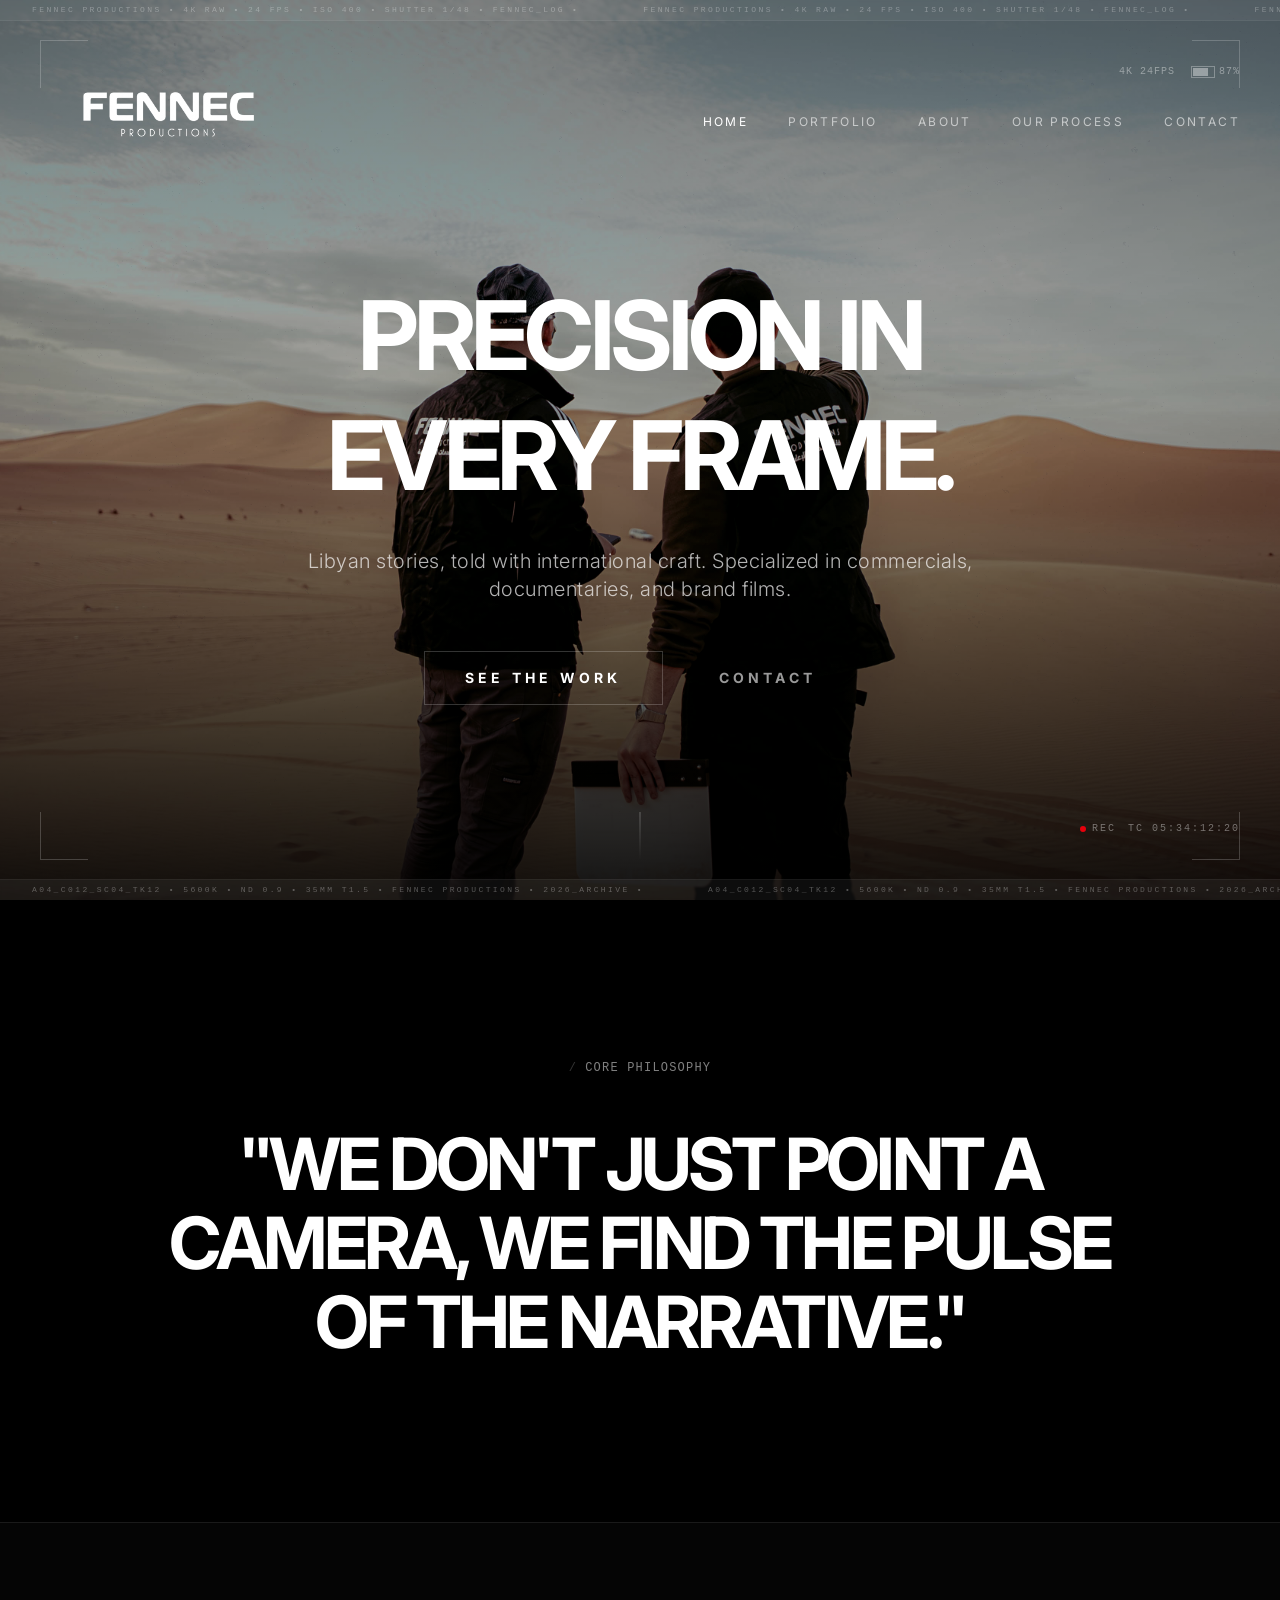
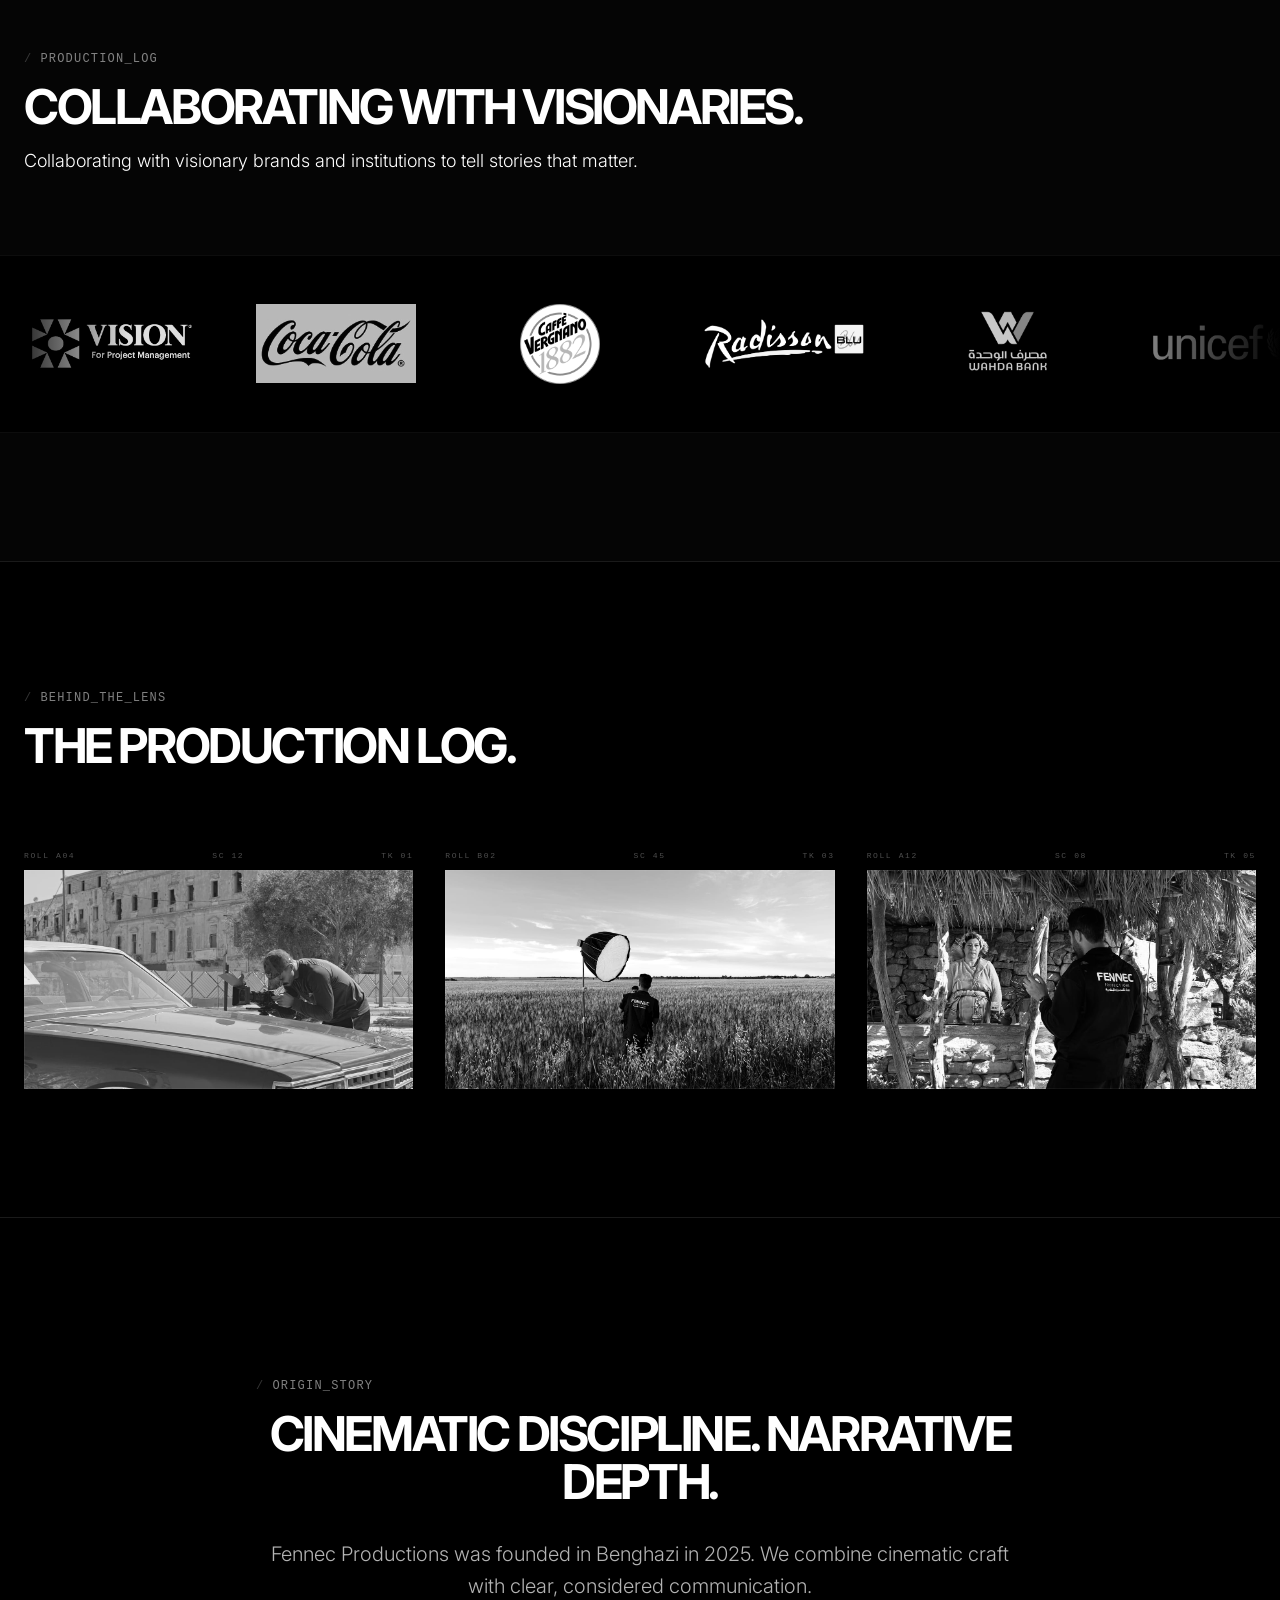
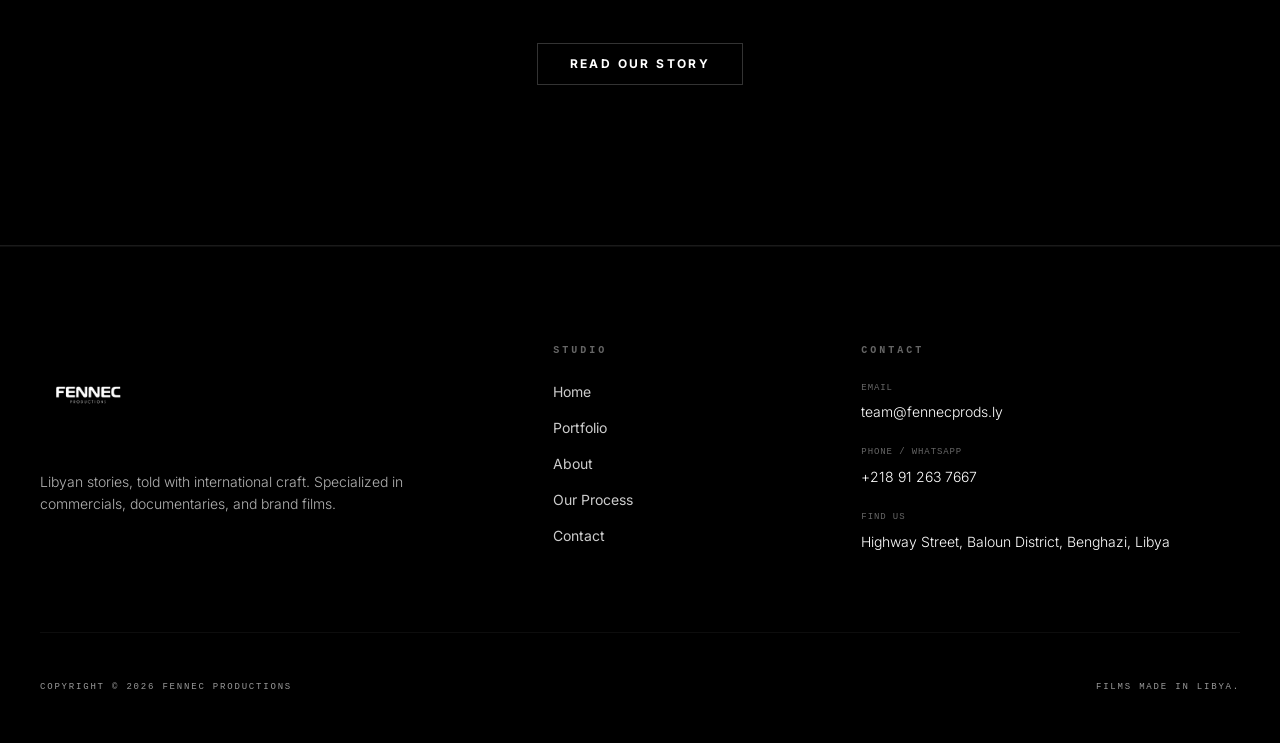
==== index.html @ 5929694a "Updates" ====
<!doctype html>
<html lang="en" dir="ltr">
  <head>
    <meta charset="UTF-8" />
    <meta name="viewport" content="width=device-width, initial-scale=1.0" />
    <title>Fennec Productions | Precision in Every Frame v2.0</title>
    <link rel="icon" type="image/png" sizes="32x32" href="./images/favicon-dark.png" />
    <link rel="icon" type="image/png" sizes="32x32" href="./images/favicon-light.png" media="(prefers-color-scheme: light)" />
    <link rel="icon" type="image/png" sizes="32x32" href="./images/favicon-dark.png" media="(prefers-color-scheme: dark)" />
    <link rel="apple-touch-icon" href="./images/favicon-dark.png" />
    
    <!-- Google Fonts: Preconnect for performance -->
    <link rel="preconnect" href="https://fonts.googleapis.com" />
    <link rel="preconnect" href="https://fonts.gstatic.com" crossorigin />
    <link rel="dns-prefetch" href="https://fonts.googleapis.com" />
    <link href="https://fonts.googleapis.com/css2?family=Inter:wght@300;400;500;600;700;800;900&display=swap" rel="stylesheet" />


    <!-- Primary Meta Tags -->
    <meta name="title" content="Fennec Productions | Precision in Every Frame" />
    <meta name="description" content="Libyan stories told with international craft. Specialized in commercials, documentaries, and brand films." />
    <meta name="keywords" content="Fennec Productions, Libyan film production, cinematic storytelling, commercial video production Libya, documentaries, brand films, Benghazi film" />
    <meta name="author" content="Fennec Productions" />
    <meta name="theme-color" content="#050505" />

    <!-- Open Graph / Facebook -->
    <meta property="og:type" content="website" />
    <meta property="og:url" content="https://fennecprods.ly/" />
    <meta property="og:title" content="Fennec Productions | Precision in Every Frame" />
    <meta property="og:description" content="Libyan stories told with international craft. Specialized in commercials, documentaries, and brand films." />
    <meta property="og:image" content="https://fennecprods.ly/images/og-image.jpg" />
    <meta property="og:locale" content="en_US" />

    <!-- Twitter -->
    <meta property="twitter:card" content="summary_large_image" />
    <meta property="twitter:url" content="https://fennecprods.ly/" />
    <meta property="twitter:title" content="Fennec Productions | Precision in Every Frame" />
    <meta property="twitter:description" content="Libyan stories told with international craft. Specialized in commercials, documentaries, and brand films." />
    <meta property="twitter:image" content="https://fennecprods.ly/images/og-image.jpg" />

    <!-- Preload critical hero image -->
    <link rel="preload" as="image" href="./images/hero-bg.jpg" fetchpriority="high" />
    <!-- Preload logo for LCP -->
    <link rel="preload" as="image" href="./images/logo.png" />
    <script type="module" crossorigin src="./assets/index-BRdX3J0H.js"></script>
    <link rel="stylesheet" crossorigin href="./assets/index-B7LJQoaH.css">
  </head>
  <body>
    <div id="root"></div>
  </body>
</html>
---- assets/index-B7LJQoaH.css ----
/*! tailwindcss v4.3.0 | MIT License | https://tailwindcss.com */@layer properties{@supports (((-webkit-hyphens:none)) and (not (margin-trim:inline))) or ((-moz-orient:inline) and (not (color:rgb(from red r g b)))){*,:before,:after,::backdrop{--tw-translate-x:0;--tw-translate-y:0;--tw-translate-z:0;--tw-rotate-x:initial;--tw-rotate-y:initial;--tw-rotate-z:initial;--tw-skew-x:initial;--tw-skew-y:initial;--tw-space-y-reverse:0;--tw-border-style:solid;--tw-gradient-position:initial;--tw-gradient-from:#0000;--tw-gradient-via:#0000;--tw-gradient-to:#0000;--tw-gradient-stops:initial;--tw-gradient-via-stops:initial;--tw-gradient-from-position:0%;--tw-gradient-via-position:50%;--tw-gradient-to-position:100%;--tw-leading:initial;--tw-font-weight:initial;--tw-tracking:initial;--tw-ordinal:initial;--tw-slashed-zero:initial;--tw-numeric-figure:initial;--tw-numeric-spacing:initial;--tw-numeric-fraction:initial;--tw-shadow:0 0 #0000;--tw-shadow-color:initial;--tw-shadow-alpha:100%;--tw-inset-shadow:0 0 #0000;--tw-inset-shadow-color:initial;--tw-inset-shadow-alpha:100%;--tw-ring-color:initial;--tw-ring-shadow:0 0 #0000;--tw-inset-ring-color:initial;--tw-inset-ring-shadow:0 0 #0000;--tw-ring-inset:initial;--tw-ring-offset-width:0px;--tw-ring-offset-color:#fff;--tw-ring-offset-shadow:0 0 #0000;--tw-blur:initial;--tw-brightness:initial;--tw-contrast:initial;--tw-grayscale:initial;--tw-hue-rotate:initial;--tw-invert:initial;--tw-opacity:initial;--tw-saturate:initial;--tw-sepia:initial;--tw-drop-shadow:initial;--tw-drop-shadow-color:initial;--tw-drop-shadow-alpha:100%;--tw-drop-shadow-size:initial;--tw-backdrop-blur:initial;--tw-backdrop-brightness:initial;--tw-backdrop-contrast:initial;--tw-backdrop-grayscale:initial;--tw-backdrop-hue-rotate:initial;--tw-backdrop-invert:initial;--tw-backdrop-opacity:initial;--tw-backdrop-saturate:initial;--tw-backdrop-sepia:initial;--tw-duration:initial;--tw-ease:initial;--tw-scale-x:1;--tw-scale-y:1;--tw-scale-z:1}}}@layer theme{:root,:host{--font-sans:"Inter", "Helvetica Neue", Helvetica, Arial, sans-serif;--font-mono:ui-monospace, SFMono-Regular, Menlo, Monaco, Consolas, "Liberation Mono", "Courier New", monospace;--color-red-600:oklch(57.7% .245 27.325);--color-gray-300:oklch(87.2% .01 258.338);--color-gray-800:#141414;--color-gray-900:#1a1a1a;--color-black:#000;--color-white:#fff;--spacing:.25rem;--container-sm:24rem;--container-md:28rem;--container-xl:36rem;--container-2xl:42rem;--container-3xl:48rem;--container-4xl:56rem;--container-5xl:64rem;--container-7xl:80rem;--text-xs:.75rem;--text-xs--line-height:calc(1 / .75);--text-sm:.875rem;--text-sm--line-height:calc(1.25 / .875);--text-base:1rem;--text-base--line-height: 1.5 ;--text-lg:1.125rem;--text-lg--line-height:calc(1.75 / 1.125);--text-xl:1.25rem;--text-xl--line-height:calc(1.75 / 1.25);--text-2xl:1.5rem;--text-2xl--line-height:calc(2 / 1.5);--text-3xl:1.875rem;--text-3xl--line-height: 1.2 ;--text-4xl:2.25rem;--text-4xl--line-height:calc(2.5 / 2.25);--text-5xl:3rem;--text-5xl--line-height:1;--text-6xl:3.75rem;--text-6xl--line-height:1;--text-7xl:4.5rem;--text-7xl--line-height:1;--text-8xl:6rem;--text-8xl--line-height:1;--font-weight-light:300;--font-weight-medium:500;--font-weight-bold:700;--tracking-tighter:-.05em;--tracking-normal:0em;--tracking-wide:.025em;--tracking-wider:.05em;--tracking-widest:.1em;--leading-tight:1.25;--leading-relaxed:1.625;--radius-sm:.25rem;--ease-in:cubic-bezier(.4, 0, 1, 1);--ease-out:cubic-bezier(0, 0, .2, 1);--ease-in-out:cubic-bezier(.4, 0, .2, 1);--animate-spin:spin 1s linear infinite;--animate-pulse:pulse 2s cubic-bezier(.4, 0, .6, 1) infinite;--blur-sm:8px;--blur-md:12px;--aspect-video:16 / 9;--default-transition-duration:.15s;--default-transition-timing-function:cubic-bezier(.4, 0, .2, 1);--default-font-family:var(--font-sans);--default-mono-font-family:var(--font-mono)}}@layer base{*,:after,:before,::backdrop{box-sizing:border-box;border:0 solid;margin:0;padding:0}::file-selector-button{box-sizing:border-box;border:0 solid;margin:0;padding:0}html,:host{-webkit-text-size-adjust:100%;-moz-tab-size:4;tab-size:4;line-height:1.5;font-family:var(--default-font-family,ui-sans-serif, system-ui, sans-serif, "Apple Color Emoji", "Segoe UI Emoji", "Segoe UI Symbol", "Noto Color Emoji");font-feature-settings:var(--default-font-feature-settings,normal);font-variation-settings:var(--default-font-variation-settings,normal);-webkit-tap-highlight-color:transparent}hr{height:0;color:inherit;border-top-width:1px}abbr:where([title]){-webkit-text-decoration:underline dotted;text-decoration:underline dotted}h1,h2,h3,h4,h5,h6{font-size:inherit;font-weight:inherit}a{color:inherit;-webkit-text-decoration:inherit;text-decoration:inherit}b,strong{font-weight:bolder}code,kbd,samp,pre{font-family:var(--default-mono-font-family,ui-monospace, SFMono-Regular, Menlo, Monaco, Consolas, "Liberation Mono", "Courier New", monospace);font-feature-settings:var(--default-mono-font-feature-settings,normal);font-variation-settings:var(--default-mono-font-variation-settings,normal);font-size:1em}small{font-size:80%}sub,sup{vertical-align:baseline;font-size:75%;line-height:0;position:relative}sub{bottom:-.25em}sup{top:-.5em}table{text-indent:0;border-color:inherit;border-collapse:collapse}:-moz-focusring{outline:auto}progress{vertical-align:baseline}summary{display:list-item}ol,ul,menu{list-style:none}img,svg,video,canvas,audio,iframe,embed,object{vertical-align:middle;display:block}img,video{max-width:100%;height:auto}button,input,select,optgroup,textarea{font:inherit;font-feature-settings:inherit;font-variation-settings:inherit;letter-spacing:inherit;color:inherit;opacity:1;background-color:#0000;border-radius:0}::file-selector-button{font:inherit;font-feature-settings:inherit;font-variation-settings:inherit;letter-spacing:inherit;color:inherit;opacity:1;background-color:#0000;border-radius:0}:where(select:is([multiple],[size])) optgroup{font-weight:bolder}:where(select:is([multiple],[size])) optgroup option{padding-inline-start:20px}::file-selector-button{margin-inline-end:4px}::placeholder{opacity:1}@supports (not ((-webkit-appearance:-apple-pay-button))) or (contain-intrinsic-size:1px){::placeholder{color:currentColor}@supports (color:color-mix(in lab,red,red)){::placeholder{color:color-mix(in oklab,currentcolor 50%,transparent)}}}textarea{resize:vertical}::-webkit-search-decoration{-webkit-appearance:none}::-webkit-date-and-time-value{min-height:1lh;text-align:inherit}::-webkit-datetime-edit{display:inline-flex}::-webkit-datetime-edit-fields-wrapper{padding:0}::-webkit-datetime-edit{padding-block:0}::-webkit-datetime-edit-year-field{padding-block:0}::-webkit-datetime-edit-month-field{padding-block:0}::-webkit-datetime-edit-day-field{padding-block:0}::-webkit-datetime-edit-hour-field{padding-block:0}::-webkit-datetime-edit-minute-field{padding-block:0}::-webkit-datetime-edit-second-field{padding-block:0}::-webkit-datetime-edit-millisecond-field{padding-block:0}::-webkit-datetime-edit-meridiem-field{padding-block:0}::-webkit-calendar-picker-indicator{line-height:1}:-moz-ui-invalid{box-shadow:none}button,input:where([type=button],[type=reset],[type=submit]){-webkit-appearance:button;-moz-appearance:button;appearance:button}::file-selector-button{-webkit-appearance:button;-moz-appearance:button;appearance:button}::-webkit-inner-spin-button{height:auto}::-webkit-outer-spin-button{height:auto}[hidden]:where(:not([hidden=until-found])){display:none!important}body{background-color:var(--color-black);color:var(--color-white)}body ::selection{background-color:var(--color-white)}body::selection{background-color:var(--color-white)}body ::selection{color:var(--color-black)}body::selection{color:var(--color-black)}body{font-variant-ligatures:none;-webkit-font-smoothing:antialiased}h1,h2,h3,h4,h5,h6{--tw-font-weight:var(--font-weight-bold);font-weight:var(--font-weight-bold);--tw-tracking:var(--tracking-tighter);letter-spacing:var(--tracking-tighter);text-transform:uppercase}::-webkit-scrollbar{width:6px}::-webkit-scrollbar-track{background:#000}::-webkit-scrollbar-thumb{background:#1a1a1a}}@layer components;@layer utilities{.pointer-events-none{pointer-events:none}.visible{visibility:visible}.absolute{position:absolute}.fixed{position:fixed}.relative{position:relative}.static{position:static}.sticky{position:sticky}.inset-0{inset:calc(var(--spacing) * 0)}.top-0{top:calc(var(--spacing) * 0)}.top-1\/2{top:50%}.top-4{top:calc(var(--spacing) * 4)}.top-8{top:calc(var(--spacing) * 8)}.top-10{top:calc(var(--spacing) * 10)}.top-12{top:calc(var(--spacing) * 12)}.right-0{right:calc(var(--spacing) * 0)}.right-4{right:calc(var(--spacing) * 4)}.right-6{right:calc(var(--spacing) * 6)}.right-8{right:calc(var(--spacing) * 8)}.right-10{right:calc(var(--spacing) * 10)}.bottom-0{bottom:calc(var(--spacing) * 0)}.bottom-4{bottom:calc(var(--spacing) * 4)}.bottom-10{bottom:calc(var(--spacing) * 10)}.bottom-12{bottom:calc(var(--spacing) * 12)}.left-0{left:calc(var(--spacing) * 0)}.left-1\/2{left:50%}.left-4{left:calc(var(--spacing) * 4)}.left-10{left:calc(var(--spacing) * 10)}.left-\[3\.25rem\]{left:3.25rem}.z-0{z-index:0}.z-10{z-index:10}.z-20{z-index:20}.z-30{z-index:30}.z-40{z-index:40}.z-50{z-index:50}.z-\[60\]{z-index:60}.z-\[70\]{z-index:70}.z-\[80\]{z-index:80}.z-\[100\]{z-index:100}.mx-10{margin-inline:calc(var(--spacing) * 10)}.mx-auto{margin-inline:auto}.-mt-4{margin-top:calc(var(--spacing) * -4)}.mt-0{margin-top:calc(var(--spacing) * 0)}.mt-1{margin-top:calc(var(--spacing) * 1)}.mt-3{margin-top:calc(var(--spacing) * 3)}.mt-6{margin-top:calc(var(--spacing) * 6)}.mt-8{margin-top:calc(var(--spacing) * 8)}.mt-10{margin-top:calc(var(--spacing) * 10)}.mb-2{margin-bottom:calc(var(--spacing) * 2)}.mb-3{margin-bottom:calc(var(--spacing) * 3)}.mb-4{margin-bottom:calc(var(--spacing) * 4)}.mb-5{margin-bottom:calc(var(--spacing) * 5)}.mb-6{margin-bottom:calc(var(--spacing) * 6)}.mb-8{margin-bottom:calc(var(--spacing) * 8)}.mb-10{margin-bottom:calc(var(--spacing) * 10)}.mb-12{margin-bottom:calc(var(--spacing) * 12)}.mb-16{margin-bottom:calc(var(--spacing) * 16)}.mb-20{margin-bottom:calc(var(--spacing) * 20)}.ml-0\.5{margin-left:calc(var(--spacing) * .5)}.ml-4{margin-left:calc(var(--spacing) * 4)}.block{display:block}.contents{display:contents}.flex{display:flex}.grid{display:grid}.hidden{display:none}.inline{display:inline}.inline-block{display:inline-block}.inline-flex{display:inline-flex}.aspect-\[4\/5\]{aspect-ratio:4/5}.aspect-video{aspect-ratio:var(--aspect-video)}.h-1\.5{height:calc(var(--spacing) * 1.5)}.h-2{height:calc(var(--spacing) * 2)}.h-2\.5{height:calc(var(--spacing) * 2.5)}.h-3{height:calc(var(--spacing) * 3)}.h-4{height:calc(var(--spacing) * 4)}.h-8{height:calc(var(--spacing) * 8)}.h-12{height:calc(var(--spacing) * 12)}.h-24{height:calc(var(--spacing) * 24)}.h-32{height:calc(var(--spacing) * 32)}.h-36{height:calc(var(--spacing) * 36)}.h-\[1px\]{height:1px}.h-\[100dvh\]{height:100dvh}.h-auto{height:auto}.h-full{height:100%}.max-h-0{max-height:calc(var(--spacing) * 0)}.max-h-16{max-height:calc(var(--spacing) * 16)}.max-h-40{max-height:calc(var(--spacing) * 40)}.min-h-\[40vh\]{min-height:40vh}.min-h-screen{min-height:100vh}.w-0{width:calc(var(--spacing) * 0)}.w-1\.5{width:calc(var(--spacing) * 1.5)}.w-2{width:calc(var(--spacing) * 2)}.w-3{width:calc(var(--spacing) * 3)}.w-3\/4{width:75%}.w-4{width:calc(var(--spacing) * 4)}.w-5{width:calc(var(--spacing) * 5)}.w-8{width:calc(var(--spacing) * 8)}.w-12{width:calc(var(--spacing) * 12)}.w-24{width:calc(var(--spacing) * 24)}.w-32{width:calc(var(--spacing) * 32)}.w-40{width:calc(var(--spacing) * 40)}.w-\[1px\]{width:1px}.w-auto{width:auto}.w-fit{width:fit-content}.w-full{width:100%}.w-px{width:1px}.max-w-2xl{max-width:var(--container-2xl)}.max-w-3xl{max-width:var(--container-3xl)}.max-w-4xl{max-width:var(--container-4xl)}.max-w-5xl{max-width:var(--container-5xl)}.max-w-7xl{max-width:var(--container-7xl)}.max-w-sm{max-width:var(--container-sm)}.max-w-xl{max-width:var(--container-xl)}.flex-1{flex:1}.flex-shrink-0{flex-shrink:0}.flex-grow{flex-grow:1}.-translate-x-1\/2{--tw-translate-x: -50% ;translate:var(--tw-translate-x) var(--tw-translate-y)}.-translate-y-1\/2{--tw-translate-y: -50% ;translate:var(--tw-translate-x) var(--tw-translate-y)}.rotate-90{rotate:90deg}.transform{transform:var(--tw-rotate-x,) var(--tw-rotate-y,) var(--tw-rotate-z,) var(--tw-skew-x,) var(--tw-skew-y,)}.animate-pulse{animation:var(--animate-pulse)}.animate-spin{animation:var(--animate-spin)}.cursor-pointer{cursor:pointer}.resize{resize:both}.resize-none{resize:none}.grid-cols-1{grid-template-columns:repeat(1,minmax(0,1fr))}.flex-col{flex-direction:column}.items-center{align-items:center}.items-end{align-items:flex-end}.items-start{align-items:flex-start}.justify-between{justify-content:space-between}.justify-center{justify-content:center}.justify-end{justify-content:flex-end}.gap-0{gap:calc(var(--spacing) * 0)}.gap-1{gap:calc(var(--spacing) * 1)}.gap-1\.5{gap:calc(var(--spacing) * 1.5)}.gap-2{gap:calc(var(--spacing) * 2)}.gap-3{gap:calc(var(--spacing) * 3)}.gap-4{gap:calc(var(--spacing) * 4)}.gap-6{gap:calc(var(--spacing) * 6)}.gap-8{gap:calc(var(--spacing) * 8)}.gap-10{gap:calc(var(--spacing) * 10)}.gap-12{gap:calc(var(--spacing) * 12)}:where(.space-y-1>:not(:last-child)){--tw-space-y-reverse:0;margin-block-start:calc(calc(var(--spacing) * 1) * var(--tw-space-y-reverse));margin-block-end:calc(calc(var(--spacing) * 1) * calc(1 - var(--tw-space-y-reverse)))}:where(.space-y-2>:not(:last-child)){--tw-space-y-reverse:0;margin-block-start:calc(calc(var(--spacing) * 2) * var(--tw-space-y-reverse));margin-block-end:calc(calc(var(--spacing) * 2) * calc(1 - var(--tw-space-y-reverse)))}:where(.space-y-4>:not(:last-child)){--tw-space-y-reverse:0;margin-block-start:calc(calc(var(--spacing) * 4) * var(--tw-space-y-reverse));margin-block-end:calc(calc(var(--spacing) * 4) * calc(1 - var(--tw-space-y-reverse)))}:where(.space-y-6>:not(:last-child)){--tw-space-y-reverse:0;margin-block-start:calc(calc(var(--spacing) * 6) * var(--tw-space-y-reverse));margin-block-end:calc(calc(var(--spacing) * 6) * calc(1 - var(--tw-space-y-reverse)))}:where(.space-y-8>:not(:last-child)){--tw-space-y-reverse:0;margin-block-start:calc(calc(var(--spacing) * 8) * var(--tw-space-y-reverse));margin-block-end:calc(calc(var(--spacing) * 8) * calc(1 - var(--tw-space-y-reverse)))}:where(.space-y-12>:not(:last-child)){--tw-space-y-reverse:0;margin-block-start:calc(calc(var(--spacing) * 12) * var(--tw-space-y-reverse));margin-block-end:calc(calc(var(--spacing) * 12) * calc(1 - var(--tw-space-y-reverse)))}.self-center{align-self:center}.overflow-hidden{overflow:hidden}.overflow-x-hidden{overflow-x:hidden}.rounded-full{border-radius:3.40282e38px}.rounded-sm{border-radius:var(--radius-sm)}.border{border-style:var(--tw-border-style);border-width:1px}.border-2{border-style:var(--tw-border-style);border-width:2px}.border-y{border-block-style:var(--tw-border-style);border-block-width:1px}.border-t{border-top-style:var(--tw-border-style);border-top-width:1px}.border-r{border-right-style:var(--tw-border-style);border-right-width:1px}.border-b{border-bottom-style:var(--tw-border-style);border-bottom-width:1px}.border-l{border-left-style:var(--tw-border-style);border-left-width:1px}.border-gray-800{border-color:var(--color-gray-800)}.border-gray-900{border-color:var(--color-gray-900)}.border-white{border-color:var(--color-white)}.border-white\/5{border-color:#ffffff0d}@supports (color:color-mix(in lab,red,red)){.border-white\/5{border-color:color-mix(in oklab,var(--color-white) 5%,transparent)}}.border-white\/10{border-color:#ffffff1a}@supports (color:color-mix(in lab,red,red)){.border-white\/10{border-color:color-mix(in oklab,var(--color-white) 10%,transparent)}}.border-white\/20{border-color:#fff3}@supports (color:color-mix(in lab,red,red)){.border-white\/20{border-color:color-mix(in oklab,var(--color-white) 20%,transparent)}}.border-white\/30{border-color:#ffffff4d}@supports (color:color-mix(in lab,red,red)){.border-white\/30{border-color:color-mix(in oklab,var(--color-white) 30%,transparent)}}.border-t-white{border-top-color:var(--color-white)}.bg-\[\#050505\]{background-color:#050505}.bg-black{background-color:var(--color-black)}.bg-black\/20{background-color:#0003}@supports (color:color-mix(in lab,red,red)){.bg-black\/20{background-color:color-mix(in oklab,var(--color-black) 20%,transparent)}}.bg-black\/70{background-color:#000000b3}@supports (color:color-mix(in lab,red,red)){.bg-black\/70{background-color:color-mix(in oklab,var(--color-black) 70%,transparent)}}.bg-black\/80{background-color:#000c}@supports (color:color-mix(in lab,red,red)){.bg-black\/80{background-color:color-mix(in oklab,var(--color-black) 80%,transparent)}}.bg-black\/95{background-color:#000000f2}@supports (color:color-mix(in lab,red,red)){.bg-black\/95{background-color:color-mix(in oklab,var(--color-black) 95%,transparent)}}.bg-gray-900{background-color:var(--color-gray-900)}.bg-red-600{background-color:var(--color-red-600)}.bg-transparent{background-color:#0000}.bg-white{background-color:var(--color-white)}.bg-white\/5{background-color:#ffffff0d}@supports (color:color-mix(in lab,red,red)){.bg-white\/5{background-color:color-mix(in oklab,var(--color-white) 5%,transparent)}}.bg-white\/10{background-color:#ffffff1a}@supports (color:color-mix(in lab,red,red)){.bg-white\/10{background-color:color-mix(in oklab,var(--color-white) 10%,transparent)}}.bg-white\/20{background-color:#fff3}@supports (color:color-mix(in lab,red,red)){.bg-white\/20{background-color:color-mix(in oklab,var(--color-white) 20%,transparent)}}.bg-white\/40{background-color:#fff6}@supports (color:color-mix(in lab,red,red)){.bg-white\/40{background-color:color-mix(in oklab,var(--color-white) 40%,transparent)}}.bg-gradient-to-b{--tw-gradient-position:to bottom in oklab;background-image:linear-gradient(var(--tw-gradient-stops))}.bg-gradient-to-l{--tw-gradient-position:to left in oklab;background-image:linear-gradient(var(--tw-gradient-stops))}.bg-gradient-to-r{--tw-gradient-position:to right in oklab;background-image:linear-gradient(var(--tw-gradient-stops))}.bg-gradient-to-t{--tw-gradient-position:to top in oklab;background-image:linear-gradient(var(--tw-gradient-stops))}.from-black{--tw-gradient-from:var(--color-black);--tw-gradient-stops:var(--tw-gradient-via-stops,var(--tw-gradient-position), var(--tw-gradient-from) var(--tw-gradient-from-position), var(--tw-gradient-to) var(--tw-gradient-to-position))}.from-black\/40{--tw-gradient-from:#0006}@supports (color:color-mix(in lab,red,red)){.from-black\/40{--tw-gradient-from:color-mix(in oklab, var(--color-black) 40%, transparent)}}.from-black\/40{--tw-gradient-stops:var(--tw-gradient-via-stops,var(--tw-gradient-position), var(--tw-gradient-from) var(--tw-gradient-from-position), var(--tw-gradient-to) var(--tw-gradient-to-position))}.from-black\/70{--tw-gradient-from:#000000b3}@supports (color:color-mix(in lab,red,red)){.from-black\/70{--tw-gradient-from:color-mix(in oklab, var(--color-black) 70%, transparent)}}.from-black\/70{--tw-gradient-stops:var(--tw-gradient-via-stops,var(--tw-gradient-position), var(--tw-gradient-from) var(--tw-gradient-from-position), var(--tw-gradient-to) var(--tw-gradient-to-position))}.from-black\/80{--tw-gradient-from:#000c}@supports (color:color-mix(in lab,red,red)){.from-black\/80{--tw-gradient-from:color-mix(in oklab, var(--color-black) 80%, transparent)}}.from-black\/80{--tw-gradient-stops:var(--tw-gradient-via-stops,var(--tw-gradient-position), var(--tw-gradient-from) var(--tw-gradient-from-position), var(--tw-gradient-to) var(--tw-gradient-to-position))}.from-black\/90{--tw-gradient-from:#000000e6}@supports (color:color-mix(in lab,red,red)){.from-black\/90{--tw-gradient-from:color-mix(in oklab, var(--color-black) 90%, transparent)}}.from-black\/90{--tw-gradient-stops:var(--tw-gradient-via-stops,var(--tw-gradient-position), var(--tw-gradient-from) var(--tw-gradient-from-position), var(--tw-gradient-to) var(--tw-gradient-to-position))}.from-white\/30{--tw-gradient-from:#ffffff4d}@supports (color:color-mix(in lab,red,red)){.from-white\/30{--tw-gradient-from:color-mix(in oklab, var(--color-white) 30%, transparent)}}.from-white\/30{--tw-gradient-stops:var(--tw-gradient-via-stops,var(--tw-gradient-position), var(--tw-gradient-from) var(--tw-gradient-from-position), var(--tw-gradient-to) var(--tw-gradient-to-position))}.via-black\/10{--tw-gradient-via:#0000001a}@supports (color:color-mix(in lab,red,red)){.via-black\/10{--tw-gradient-via:color-mix(in oklab, var(--color-black) 10%, transparent)}}.via-black\/10{--tw-gradient-via-stops:var(--tw-gradient-position), var(--tw-gradient-from) var(--tw-gradient-from-position), var(--tw-gradient-via) var(--tw-gradient-via-position), var(--tw-gradient-to) var(--tw-gradient-to-position);--tw-gradient-stops:var(--tw-gradient-via-stops)}.via-black\/30{--tw-gradient-via:#0000004d}@supports (color:color-mix(in lab,red,red)){.via-black\/30{--tw-gradient-via:color-mix(in oklab, var(--color-black) 30%, transparent)}}.via-black\/30{--tw-gradient-via-stops:var(--tw-gradient-position), var(--tw-gradient-from) var(--tw-gradient-from-position), var(--tw-gradient-via) var(--tw-gradient-via-position), var(--tw-gradient-to) var(--tw-gradient-to-position);--tw-gradient-stops:var(--tw-gradient-via-stops)}.via-white\/10{--tw-gradient-via:#ffffff1a}@supports (color:color-mix(in lab,red,red)){.via-white\/10{--tw-gradient-via:color-mix(in oklab, var(--color-white) 10%, transparent)}}.via-white\/10{--tw-gradient-via-stops:var(--tw-gradient-position), var(--tw-gradient-from) var(--tw-gradient-from-position), var(--tw-gradient-via) var(--tw-gradient-via-position), var(--tw-gradient-to) var(--tw-gradient-to-position);--tw-gradient-stops:var(--tw-gradient-via-stops)}.to-black\/50{--tw-gradient-to:#00000080}@supports (color:color-mix(in lab,red,red)){.to-black\/50{--tw-gradient-to:color-mix(in oklab, var(--color-black) 50%, transparent)}}.to-black\/50{--tw-gradient-stops:var(--tw-gradient-via-stops,var(--tw-gradient-position), var(--tw-gradient-from) var(--tw-gradient-from-position), var(--tw-gradient-to) var(--tw-gradient-to-position))}.to-black\/60{--tw-gradient-to:#0009}@supports (color:color-mix(in lab,red,red)){.to-black\/60{--tw-gradient-to:color-mix(in oklab, var(--color-black) 60%, transparent)}}.to-black\/60{--tw-gradient-stops:var(--tw-gradient-via-stops,var(--tw-gradient-position), var(--tw-gradient-from) var(--tw-gradient-from-position), var(--tw-gradient-to) var(--tw-gradient-to-position))}.to-transparent{--tw-gradient-to:transparent;--tw-gradient-stops:var(--tw-gradient-via-stops,var(--tw-gradient-position), var(--tw-gradient-from) var(--tw-gradient-from-position), var(--tw-gradient-to) var(--tw-gradient-to-position))}.object-contain{object-fit:contain}.object-cover{object-fit:cover}.p-2{padding:calc(var(--spacing) * 2)}.p-4{padding:calc(var(--spacing) * 4)}.p-6{padding:calc(var(--spacing) * 6)}.p-\[1px\]{padding:1px}.px-2{padding-inline:calc(var(--spacing) * 2)}.px-4{padding-inline:calc(var(--spacing) * 4)}.px-6{padding-inline:calc(var(--spacing) * 6)}.px-8{padding-inline:calc(var(--spacing) * 8)}.px-10{padding-inline:calc(var(--spacing) * 10)}.py-0\.5{padding-block:calc(var(--spacing) * .5)}.py-1{padding-block:calc(var(--spacing) * 1)}.py-2{padding-block:calc(var(--spacing) * 2)}.py-3{padding-block:calc(var(--spacing) * 3)}.py-4{padding-block:calc(var(--spacing) * 4)}.py-6{padding-block:calc(var(--spacing) * 6)}.py-10{padding-block:calc(var(--spacing) * 10)}.py-12{padding-block:calc(var(--spacing) * 12)}.py-16{padding-block:calc(var(--spacing) * 16)}.py-20{padding-block:calc(var(--spacing) * 20)}.py-24{padding-block:calc(var(--spacing) * 24)}.py-32{padding-block:calc(var(--spacing) * 32)}.pt-4{padding-top:calc(var(--spacing) * 4)}.pt-6{padding-top:calc(var(--spacing) * 6)}.pt-10{padding-top:calc(var(--spacing) * 10)}.pt-12{padding-top:calc(var(--spacing) * 12)}.pt-20{padding-top:calc(var(--spacing) * 20)}.pt-24{padding-top:calc(var(--spacing) * 24)}.pb-2{padding-bottom:calc(var(--spacing) * 2)}.pb-12{padding-bottom:calc(var(--spacing) * 12)}.pl-2{padding-left:calc(var(--spacing) * 2)}.text-center{text-align:center}.text-right{text-align:right}.font-mono{font-family:var(--font-mono)}.font-sans{font-family:var(--font-sans)}.text-2xl{font-size:var(--text-2xl);line-height:var(--tw-leading,var(--text-2xl--line-height))}.text-3xl{font-size:var(--text-3xl);line-height:var(--tw-leading,var(--text-3xl--line-height))}.text-4xl{font-size:var(--text-4xl);line-height:var(--tw-leading,var(--text-4xl--line-height))}.text-base{font-size:var(--text-base);line-height:var(--tw-leading,var(--text-base--line-height))}.text-lg{font-size:var(--text-lg);line-height:var(--tw-leading,var(--text-lg--line-height))}.text-sm{font-size:var(--text-sm);line-height:var(--tw-leading,var(--text-sm--line-height))}.text-xl{font-size:var(--text-xl);line-height:var(--tw-leading,var(--text-xl--line-height))}.text-xs{font-size:var(--text-xs);line-height:var(--tw-leading,var(--text-xs--line-height))}.text-\[8px\]{font-size:8px}.text-\[9px\]{font-size:9px}.text-\[10px\]{font-size:10px}.leading-\[1\.1\]{--tw-leading:1.1;line-height:1.1}.leading-relaxed{--tw-leading:var(--leading-relaxed);line-height:var(--leading-relaxed)}.leading-tight{--tw-leading:var(--leading-tight);line-height:var(--leading-tight)}.font-bold{--tw-font-weight:var(--font-weight-bold);font-weight:var(--font-weight-bold)}.font-light{--tw-font-weight:var(--font-weight-light);font-weight:var(--font-weight-light)}.font-medium{--tw-font-weight:var(--font-weight-medium);font-weight:var(--font-weight-medium)}.tracking-\[0\.2em\]{--tw-tracking:.2em;letter-spacing:.2em}.tracking-\[0\.3em\]{--tw-tracking:.3em;letter-spacing:.3em}.tracking-normal{--tw-tracking:var(--tracking-normal);letter-spacing:var(--tracking-normal)}.tracking-tighter{--tw-tracking:var(--tracking-tighter);letter-spacing:var(--tracking-tighter)}.tracking-wide{--tw-tracking:var(--tracking-wide);letter-spacing:var(--tracking-wide)}.tracking-wider{--tw-tracking:var(--tracking-wider);letter-spacing:var(--tracking-wider)}.tracking-widest{--tw-tracking:var(--tracking-widest);letter-spacing:var(--tracking-widest)}.whitespace-nowrap{white-space:nowrap}.text-black{color:var(--color-black)}.text-white{color:var(--color-white)}.text-white\/20{color:#fff3}@supports (color:color-mix(in lab,red,red)){.text-white\/20{color:color-mix(in oklab,var(--color-white) 20%,transparent)}}.text-white\/30{color:#ffffff4d}@supports (color:color-mix(in lab,red,red)){.text-white\/30{color:color-mix(in oklab,var(--color-white) 30%,transparent)}}.text-white\/40{color:#fff6}@supports (color:color-mix(in lab,red,red)){.text-white\/40{color:color-mix(in oklab,var(--color-white) 40%,transparent)}}.text-white\/50{color:#ffffff80}@supports (color:color-mix(in lab,red,red)){.text-white\/50{color:color-mix(in oklab,var(--color-white) 50%,transparent)}}.text-white\/60{color:#fff9}@supports (color:color-mix(in lab,red,red)){.text-white\/60{color:color-mix(in oklab,var(--color-white) 60%,transparent)}}.text-white\/70{color:#ffffffb3}@supports (color:color-mix(in lab,red,red)){.text-white\/70{color:color-mix(in oklab,var(--color-white) 70%,transparent)}}.text-white\/80{color:#fffc}@supports (color:color-mix(in lab,red,red)){.text-white\/80{color:color-mix(in oklab,var(--color-white) 80%,transparent)}}.text-white\/90{color:#ffffffe6}@supports (color:color-mix(in lab,red,red)){.text-white\/90{color:color-mix(in oklab,var(--color-white) 90%,transparent)}}.normal-case{text-transform:none}.uppercase{text-transform:uppercase}.italic{font-style:italic}.ordinal{--tw-ordinal:ordinal;font-variant-numeric:var(--tw-ordinal,) var(--tw-slashed-zero,) var(--tw-numeric-figure,) var(--tw-numeric-spacing,) var(--tw-numeric-fraction,)}.opacity-0{opacity:0}.opacity-20{opacity:.2}.opacity-30{opacity:.3}.opacity-40{opacity:.4}.opacity-80{opacity:.8}.opacity-90{opacity:.9}.opacity-100{opacity:1}.opacity-\[0\.05\]{opacity:.05}.mix-blend-screen{mix-blend-mode:screen}.shadow-\[0_0_8px_rgba\(220\,38\,38\,0\.8\)\]{--tw-shadow:0 0 8px var(--tw-shadow-color,#dc2626cc);box-shadow:var(--tw-inset-shadow),var(--tw-inset-ring-shadow),var(--tw-ring-offset-shadow),var(--tw-ring-shadow),var(--tw-shadow)}.blur{--tw-blur:blur(8px);filter:var(--tw-blur,) var(--tw-brightness,) var(--tw-contrast,) var(--tw-grayscale,) var(--tw-hue-rotate,) var(--tw-invert,) var(--tw-saturate,) var(--tw-sepia,) var(--tw-drop-shadow,)}.blur-sm{--tw-blur:blur(var(--blur-sm));filter:var(--tw-blur,) var(--tw-brightness,) var(--tw-contrast,) var(--tw-grayscale,) var(--tw-hue-rotate,) var(--tw-invert,) var(--tw-saturate,) var(--tw-sepia,) var(--tw-drop-shadow,)}.brightness-0{--tw-brightness:brightness(0%);filter:var(--tw-blur,) var(--tw-brightness,) var(--tw-contrast,) var(--tw-grayscale,) var(--tw-hue-rotate,) var(--tw-invert,) var(--tw-saturate,) var(--tw-sepia,) var(--tw-drop-shadow,)}.contrast-\[1\.05\]{--tw-contrast:contrast(1.05);filter:var(--tw-blur,) var(--tw-brightness,) var(--tw-contrast,) var(--tw-grayscale,) var(--tw-hue-rotate,) var(--tw-invert,) var(--tw-saturate,) var(--tw-sepia,) var(--tw-drop-shadow,)}.drop-shadow{--tw-drop-shadow-size:drop-shadow(0 1px 2px var(--tw-drop-shadow-color,#0000001a)) drop-shadow(0 1px 1px var(--tw-drop-shadow-color,#0000000f));--tw-drop-shadow:drop-shadow(0 1px 2px #0000001a) drop-shadow(0 1px 1px #0000000f);filter:var(--tw-blur,) var(--tw-brightness,) var(--tw-contrast,) var(--tw-grayscale,) var(--tw-hue-rotate,) var(--tw-invert,) var(--tw-saturate,) var(--tw-sepia,) var(--tw-drop-shadow,)}.grayscale{--tw-grayscale:grayscale(100%);filter:var(--tw-blur,) var(--tw-brightness,) var(--tw-contrast,) var(--tw-grayscale,) var(--tw-hue-rotate,) var(--tw-invert,) var(--tw-saturate,) var(--tw-sepia,) var(--tw-drop-shadow,)}.grayscale-\[20\%\]{--tw-grayscale:grayscale(20%);filter:var(--tw-blur,) var(--tw-brightness,) var(--tw-contrast,) var(--tw-grayscale,) var(--tw-hue-rotate,) var(--tw-invert,) var(--tw-saturate,) var(--tw-sepia,) var(--tw-drop-shadow,)}.invert{--tw-invert:invert(100%);filter:var(--tw-blur,) var(--tw-brightness,) var(--tw-contrast,) var(--tw-grayscale,) var(--tw-hue-rotate,) var(--tw-invert,) var(--tw-saturate,) var(--tw-sepia,) var(--tw-drop-shadow,)}.filter{filter:var(--tw-blur,) var(--tw-brightness,) var(--tw-contrast,) var(--tw-grayscale,) var(--tw-hue-rotate,) var(--tw-invert,) var(--tw-saturate,) var(--tw-sepia,) var(--tw-drop-shadow,)}.backdrop-blur-\[1px\]{--tw-backdrop-blur:blur(1px);-webkit-backdrop-filter:var(--tw-backdrop-blur,) var(--tw-backdrop-brightness,) var(--tw-backdrop-contrast,) var(--tw-backdrop-grayscale,) var(--tw-backdrop-hue-rotate,) var(--tw-backdrop-invert,) var(--tw-backdrop-opacity,) var(--tw-backdrop-saturate,) var(--tw-backdrop-sepia,);backdrop-filter:var(--tw-backdrop-blur,) var(--tw-backdrop-brightness,) var(--tw-backdrop-contrast,) var(--tw-backdrop-grayscale,) var(--tw-backdrop-hue-rotate,) var(--tw-backdrop-invert,) var(--tw-backdrop-opacity,) var(--tw-backdrop-saturate,) var(--tw-backdrop-sepia,)}.backdrop-blur-md{--tw-backdrop-blur:blur(var(--blur-md));-webkit-backdrop-filter:var(--tw-backdrop-blur,) var(--tw-backdrop-brightness,) var(--tw-backdrop-contrast,) var(--tw-backdrop-grayscale,) var(--tw-backdrop-hue-rotate,) var(--tw-backdrop-invert,) var(--tw-backdrop-opacity,) var(--tw-backdrop-saturate,) var(--tw-backdrop-sepia,);backdrop-filter:var(--tw-backdrop-blur,) var(--tw-backdrop-brightness,) var(--tw-backdrop-contrast,) var(--tw-backdrop-grayscale,) var(--tw-backdrop-hue-rotate,) var(--tw-backdrop-invert,) var(--tw-backdrop-opacity,) var(--tw-backdrop-saturate,) var(--tw-backdrop-sepia,)}.transition{transition-property:color,background-color,border-color,outline-color,text-decoration-color,fill,stroke,--tw-gradient-from,--tw-gradient-via,--tw-gradient-to,opacity,box-shadow,transform,translate,scale,rotate,filter,-webkit-backdrop-filter,backdrop-filter,display,content-visibility,overlay,pointer-events;transition-timing-function:var(--tw-ease,var(--default-transition-timing-function));transition-duration:var(--tw-duration,var(--default-transition-duration))}.transition-all{transition-property:all;transition-timing-function:var(--tw-ease,var(--default-transition-timing-function));transition-duration:var(--tw-duration,var(--default-transition-duration))}.transition-colors{transition-property:color,background-color,border-color,outline-color,text-decoration-color,fill,stroke,--tw-gradient-from,--tw-gradient-via,--tw-gradient-to;transition-timing-function:var(--tw-ease,var(--default-transition-timing-function));transition-duration:var(--tw-duration,var(--default-transition-duration))}.transition-opacity{transition-property:opacity;transition-timing-function:var(--tw-ease,var(--default-transition-timing-function));transition-duration:var(--tw-duration,var(--default-transition-duration))}.transition-transform{transition-property:transform,translate,scale,rotate;transition-timing-function:var(--tw-ease,var(--default-transition-timing-function));transition-duration:var(--tw-duration,var(--default-transition-duration))}.duration-300{--tw-duration:.3s;transition-duration:.3s}.duration-500{--tw-duration:.5s;transition-duration:.5s}.duration-700{--tw-duration:.7s;transition-duration:.7s}.duration-1000{--tw-duration:1s;transition-duration:1s}.ease-in{--tw-ease:var(--ease-in);transition-timing-function:var(--ease-in)}.ease-in-out{--tw-ease:var(--ease-in-out);transition-timing-function:var(--ease-in-out)}.ease-out{--tw-ease:var(--ease-out);transition-timing-function:var(--ease-out)}.select-none{-webkit-user-select:none;user-select:none}@media(hover:hover){.group-hover\:mt-3:is(:where(.group):hover *){margin-top:calc(var(--spacing) * 3)}.group-hover\:max-h-40:is(:where(.group):hover *){max-height:calc(var(--spacing) * 40)}.group-hover\:w-full:is(:where(.group):hover *){width:100%}.group-hover\:translate-x-1:is(:where(.group):hover *){--tw-translate-x:calc(var(--spacing) * 1);translate:var(--tw-translate-x) var(--tw-translate-y)}.group-hover\:-translate-y-1:is(:where(.group):hover *){--tw-translate-y:calc(var(--spacing) * -1);translate:var(--tw-translate-x) var(--tw-translate-y)}.group-hover\:scale-105:is(:where(.group):hover *){--tw-scale-x:105%;--tw-scale-y:105%;--tw-scale-z:105%;scale:var(--tw-scale-x) var(--tw-scale-y)}.group-hover\:border-white:is(:where(.group):hover *){border-color:var(--color-white)}.group-hover\:border-white\/10:is(:where(.group):hover *){border-color:#ffffff1a}@supports (color:color-mix(in lab,red,red)){.group-hover\:border-white\/10:is(:where(.group):hover *){border-color:color-mix(in oklab,var(--color-white) 10%,transparent)}}.group-hover\:bg-white:is(:where(.group):hover *){background-color:var(--color-white)}.group-hover\:text-black:is(:where(.group):hover *){color:var(--color-black)}.group-hover\:text-white:is(:where(.group):hover *){color:var(--color-white)}.group-hover\:text-white\/60:is(:where(.group):hover *){color:#fff9}@supports (color:color-mix(in lab,red,red)){.group-hover\:text-white\/60:is(:where(.group):hover *){color:color-mix(in oklab,var(--color-white) 60%,transparent)}}.group-hover\:text-white\/70:is(:where(.group):hover *){color:#ffffffb3}@supports (color:color-mix(in lab,red,red)){.group-hover\:text-white\/70:is(:where(.group):hover *){color:color-mix(in oklab,var(--color-white) 70%,transparent)}}.group-hover\:opacity-40:is(:where(.group):hover *){opacity:.4}.group-hover\:opacity-100:is(:where(.group):hover *){opacity:1}}.last\:border-0:last-child{border-style:var(--tw-border-style);border-width:0}@media(hover:hover){.hover\:scale-105:hover{--tw-scale-x:105%;--tw-scale-y:105%;--tw-scale-z:105%;scale:var(--tw-scale-x) var(--tw-scale-y)}.hover\:border-white:hover{border-color:var(--color-white)}.hover\:bg-white:hover{background-color:var(--color-white)}.hover\:bg-white\/90:hover{background-color:#ffffffe6}@supports (color:color-mix(in lab,red,red)){.hover\:bg-white\/90:hover{background-color:color-mix(in oklab,var(--color-white) 90%,transparent)}}.hover\:text-black:hover{color:var(--color-black)}.hover\:text-gray-300:hover{color:var(--color-gray-300)}.hover\:text-white:hover{color:var(--color-white)}.hover\:text-white\/70:hover{color:#ffffffb3}@supports (color:color-mix(in lab,red,red)){.hover\:text-white\/70:hover{color:color-mix(in oklab,var(--color-white) 70%,transparent)}}.hover\:text-white\/80:hover{color:#fffc}@supports (color:color-mix(in lab,red,red)){.hover\:text-white\/80:hover{color:color-mix(in oklab,var(--color-white) 80%,transparent)}}.hover\:opacity-100:hover{opacity:1}}.focus\:border-white\/30:focus{border-color:#ffffff4d}@supports (color:color-mix(in lab,red,red)){.focus\:border-white\/30:focus{border-color:color-mix(in oklab,var(--color-white) 30%,transparent)}}.focus\:outline-none:focus{--tw-outline-style:none;outline-style:none}@media(min-width:40rem){.sm\:top-10{top:calc(var(--spacing) * 10)}.sm\:top-16{top:calc(var(--spacing) * 16)}.sm\:right-10{right:calc(var(--spacing) * 10)}.sm\:bottom-10{bottom:calc(var(--spacing) * 10)}.sm\:bottom-16{bottom:calc(var(--spacing) * 16)}.sm\:left-10{left:calc(var(--spacing) * 10)}.sm\:inline{display:inline}.sm\:h-3{height:calc(var(--spacing) * 3)}.sm\:h-28{height:calc(var(--spacing) * 28)}.sm\:h-44{height:calc(var(--spacing) * 44)}.sm\:w-6{width:calc(var(--spacing) * 6)}.sm\:w-48{width:calc(var(--spacing) * 48)}.sm\:grid-cols-2{grid-template-columns:repeat(2,minmax(0,1fr))}.sm\:flex-row{flex-direction:row}.sm\:gap-16{gap:calc(var(--spacing) * 16)}.sm\:px-12{padding-inline:calc(var(--spacing) * 12)}.sm\:pt-20{padding-top:calc(var(--spacing) * 20)}.sm\:text-2xl{font-size:var(--text-2xl);line-height:var(--tw-leading,var(--text-2xl--line-height))}.sm\:text-5xl{font-size:var(--text-5xl);line-height:var(--tw-leading,var(--text-5xl--line-height))}.sm\:text-6xl{font-size:var(--text-6xl);line-height:var(--tw-leading,var(--text-6xl--line-height))}.sm\:text-lg{font-size:var(--text-lg);line-height:var(--tw-leading,var(--text-lg--line-height))}.sm\:text-sm{font-size:var(--text-sm);line-height:var(--tw-leading,var(--text-sm--line-height))}.sm\:text-xl{font-size:var(--text-xl);line-height:var(--tw-leading,var(--text-xl--line-height))}.sm\:text-xs{font-size:var(--text-xs);line-height:var(--tw-leading,var(--text-xs--line-height))}}@media(min-width:48rem){.md\:absolute{position:absolute}.md\:inset-x-0{inset-inline:calc(var(--spacing) * 0)}.md\:top-1\/2{top:50%}.md\:z-20{z-index:20}.md\:col-span-3{grid-column:span 3/span 3}.md\:col-span-4{grid-column:span 4/span 4}.md\:col-span-5{grid-column:span 5/span 5}.md\:mx-auto{margin-inline:auto}.md\:-mt-8{margin-top:calc(var(--spacing) * -8)}.md\:mb-0{margin-bottom:calc(var(--spacing) * 0)}.md\:mb-20{margin-bottom:calc(var(--spacing) * 20)}.md\:mb-28{margin-bottom:calc(var(--spacing) * 28)}.md\:block{display:block}.md\:flex{display:flex}.md\:hidden{display:none}.md\:h-12{height:calc(var(--spacing) * 12)}.md\:h-32{height:calc(var(--spacing) * 32)}.md\:h-52{height:calc(var(--spacing) * 52)}.md\:max-h-20{max-height:calc(var(--spacing) * 20)}.md\:w-12{width:calc(var(--spacing) * 12)}.md\:w-56{width:calc(var(--spacing) * 56)}.md\:max-w-md{max-width:var(--container-md)}.md\:-translate-y-1\/2{--tw-translate-y: -50% ;translate:var(--tw-translate-x) var(--tw-translate-y)}.md\:grid-cols-2{grid-template-columns:repeat(2,minmax(0,1fr))}.md\:grid-cols-3{grid-template-columns:repeat(3,minmax(0,1fr))}.md\:grid-cols-12{grid-template-columns:repeat(12,minmax(0,1fr))}.md\:flex-row{flex-direction:row}.md\:gap-8{gap:calc(var(--spacing) * 8)}.md\:gap-10{gap:calc(var(--spacing) * 10)}.md\:p-10{padding:calc(var(--spacing) * 10)}.md\:p-12{padding:calc(var(--spacing) * 12)}.md\:px-10{padding-inline:calc(var(--spacing) * 10)}.md\:px-20{padding-inline:calc(var(--spacing) * 20)}.md\:py-12{padding-block:calc(var(--spacing) * 12)}.md\:py-32{padding-block:calc(var(--spacing) * 32)}.md\:py-40{padding-block:calc(var(--spacing) * 40)}.md\:text-left{text-align:left}.md\:text-2xl{font-size:var(--text-2xl);line-height:var(--tw-leading,var(--text-2xl--line-height))}.md\:text-3xl{font-size:var(--text-3xl);line-height:var(--tw-leading,var(--text-3xl--line-height))}.md\:text-5xl{font-size:var(--text-5xl);line-height:var(--tw-leading,var(--text-5xl--line-height))}.md\:text-7xl{font-size:var(--text-7xl);line-height:var(--tw-leading,var(--text-7xl--line-height))}.md\:text-8xl{font-size:var(--text-8xl);line-height:var(--tw-leading,var(--text-8xl--line-height))}.md\:text-xl{font-size:var(--text-xl);line-height:var(--tw-leading,var(--text-xl--line-height))}.md\:text-\[10px\]{font-size:10px}@media(hover:hover){.md\:group-hover\:mt-3:is(:where(.group):hover *){margin-top:calc(var(--spacing) * 3)}.md\:group-hover\:max-h-40:is(:where(.group):hover *){max-height:calc(var(--spacing) * 40)}.md\:group-hover\:opacity-40:is(:where(.group):hover *){opacity:.4}.md\:group-hover\:opacity-100:is(:where(.group):hover *){opacity:1}}}@media(min-width:64rem){.lg\:mx-0{margin-inline:calc(var(--spacing) * 0)}.lg\:my-auto{margin-block:auto}.lg\:max-h-screen{max-height:100vh}.lg\:min-h-\[65vh\]{min-height:65vh}.lg\:w-1\/2{width:50%}.lg\:grid-cols-2{grid-template-columns:repeat(2,minmax(0,1fr))}.lg\:grid-cols-3{grid-template-columns:repeat(3,minmax(0,1fr))}.lg\:flex-row{flex-direction:row}.lg\:gap-20{gap:calc(var(--spacing) * 20)}.lg\:self-center{align-self:center}.lg\:rounded-sm{border-radius:var(--radius-sm)}.lg\:bg-gradient-to-l{--tw-gradient-position:to left in oklab;background-image:linear-gradient(var(--tw-gradient-stops))}}@media(min-width:80rem){.xl\:h-64{height:calc(var(--spacing) * 64)}}.ltr\:left-\[3\.25rem\]:where(:dir(ltr),[dir=ltr],[dir=ltr] *){left:3.25rem}.ltr\:ml-4:where(:dir(ltr),[dir=ltr],[dir=ltr] *){margin-left:calc(var(--spacing) * 4)}.ltr\:pl-2:where(:dir(ltr),[dir=ltr],[dir=ltr] *){padding-left:calc(var(--spacing) * 2)}.rtl\:right-\[3\.25rem\]:where(:dir(rtl),[dir=rtl],[dir=rtl] *){right:3.25rem}.rtl\:right-auto:where(:dir(rtl),[dir=rtl],[dir=rtl] *){right:auto}.rtl\:left-8:where(:dir(rtl),[dir=rtl],[dir=rtl] *){left:calc(var(--spacing) * 8)}.rtl\:mr-4:where(:dir(rtl),[dir=rtl],[dir=rtl] *){margin-right:calc(var(--spacing) * 4)}.rtl\:-scale-x-100:where(:dir(rtl),[dir=rtl],[dir=rtl] *){--tw-scale-x: -100% ;scale:var(--tw-scale-x) var(--tw-scale-y)}.rtl\:rotate-180:where(:dir(rtl),[dir=rtl],[dir=rtl] *){rotate:180deg}.rtl\:items-end:where(:dir(rtl),[dir=rtl],[dir=rtl] *){align-items:flex-end}.rtl\:pr-2:where(:dir(rtl),[dir=rtl],[dir=rtl] *){padding-right:calc(var(--spacing) * 2)}.rtl\:font-sans:where(:dir(rtl),[dir=rtl],[dir=rtl] *){font-family:var(--font-sans)}.rtl\:text-sm:where(:dir(rtl),[dir=rtl],[dir=rtl] *){font-size:var(--text-sm);line-height:var(--tw-leading,var(--text-sm--line-height))}.rtl\:leading-\[1\.4\]:where(:dir(rtl),[dir=rtl],[dir=rtl] *){--tw-leading:1.4;line-height:1.4}.rtl\:font-bold:where(:dir(rtl),[dir=rtl],[dir=rtl] *){--tw-font-weight:var(--font-weight-bold);font-weight:var(--font-weight-bold)}.rtl\:font-medium:where(:dir(rtl),[dir=rtl],[dir=rtl] *){--tw-font-weight:var(--font-weight-medium);font-weight:var(--font-weight-medium)}.rtl\:tracking-normal:where(:dir(rtl),[dir=rtl],[dir=rtl] *){--tw-tracking:var(--tracking-normal);letter-spacing:var(--tracking-normal)}.rtl\:text-white\/80:where(:dir(rtl),[dir=rtl],[dir=rtl] *){color:#fffc}@supports (color:color-mix(in lab,red,red)){.rtl\:text-white\/80:where(:dir(rtl),[dir=rtl],[dir=rtl] *){color:color-mix(in oklab,var(--color-white) 80%,transparent)}}@media(hover:hover){.rtl\:group-hover\:-translate-x-1:where(:dir(rtl),[dir=rtl],[dir=rtl] *):is(:where(.group):hover *){--tw-translate-x:calc(var(--spacing) * -1);translate:var(--tw-translate-x) var(--tw-translate-y)}.rtl\:hover\:text-white:where(:dir(rtl),[dir=rtl],[dir=rtl] *):hover{color:var(--color-white)}}@media(min-width:48rem){.rtl\:md\:text-right:where(:dir(rtl),[dir=rtl],[dir=rtl] *){text-align:right}}@media(min-width:64rem){.rtl\:lg\:mr-auto:where(:dir(rtl),[dir=rtl],[dir=rtl] *){margin-right:auto}.rtl\:lg\:ml-0:where(:dir(rtl),[dir=rtl],[dir=rtl] *){margin-left:calc(var(--spacing) * 0)}}.film-grain{opacity:.15;mix-blend-mode:overlay;background-image:url(../noise.png);background-repeat:repeat}.frame-border{border:1px solid #1a1a1a}.text-micro{letter-spacing:.15em;text-transform:uppercase;font-size:9px}.text-tagline{color:#666;font-size:14px;line-height:1.6}@keyframes scroll{0%{transform:translate(0)}to{transform:translate(-50%)}}.animate-scroll{animation:60s linear infinite scroll}}@property --tw-translate-x{syntax:"*";inherits:false;initial-value:0}@property --tw-translate-y{syntax:"*";inherits:false;initial-value:0}@property --tw-translate-z{syntax:"*";inherits:false;initial-value:0}@property --tw-rotate-x{syntax:"*";inherits:false}@property --tw-rotate-y{syntax:"*";inherits:false}@property --tw-rotate-z{syntax:"*";inherits:false}@property --tw-skew-x{syntax:"*";inherits:false}@property --tw-skew-y{syntax:"*";inherits:false}@property --tw-space-y-reverse{syntax:"*";inherits:false;initial-value:0}@property --tw-border-style{syntax:"*";inherits:false;initial-value:solid}@property --tw-gradient-position{syntax:"*";inherits:false}@property --tw-gradient-from{syntax:"<color>";inherits:false;initial-value:#0000}@property --tw-gradient-via{syntax:"<color>";inherits:false;initial-value:#0000}@property --tw-gradient-to{syntax:"<color>";inherits:false;initial-value:#0000}@property --tw-gradient-stops{syntax:"*";inherits:false}@property --tw-gradient-via-stops{syntax:"*";inherits:false}@property --tw-gradient-from-position{syntax:"<length-percentage>";inherits:false;initial-value:0%}@property --tw-gradient-via-position{syntax:"<length-percentage>";inherits:false;initial-value:50%}@property --tw-gradient-to-position{syntax:"<length-percentage>";inherits:false;initial-value:100%}@property --tw-leading{syntax:"*";inherits:false}@property --tw-font-weight{syntax:"*";inherits:false}@property --tw-tracking{syntax:"*";inherits:false}@property --tw-ordinal{syntax:"*";inherits:false}@property --tw-slashed-zero{syntax:"*";inherits:false}@property --tw-numeric-figure{syntax:"*";inherits:false}@property --tw-numeric-spacing{syntax:"*";inherits:false}@property --tw-numeric-fraction{syntax:"*";inherits:false}@property --tw-shadow{syntax:"*";inherits:false;initial-value:0 0 #0000}@property --tw-shadow-color{syntax:"*";inherits:false}@property --tw-shadow-alpha{syntax:"<percentage>";inherits:false;initial-value:100%}@property --tw-inset-shadow{syntax:"*";inherits:false;initial-value:0 0 #0000}@property --tw-inset-shadow-color{syntax:"*";inherits:false}@property --tw-inset-shadow-alpha{syntax:"<percentage>";inherits:false;initial-value:100%}@property --tw-ring-color{syntax:"*";inherits:false}@property --tw-ring-shadow{syntax:"*";inherits:false;initial-value:0 0 #0000}@property --tw-inset-ring-color{syntax:"*";inherits:false}@property --tw-inset-ring-shadow{syntax:"*";inherits:false;initial-value:0 0 #0000}@property --tw-ring-inset{syntax:"*";inherits:false}@property --tw-ring-offset-width{syntax:"<length>";inherits:false;initial-value:0}@property --tw-ring-offset-color{syntax:"*";inherits:false;initial-value:#fff}@property --tw-ring-offset-shadow{syntax:"*";inherits:false;initial-value:0 0 #0000}@property --tw-blur{syntax:"*";inherits:false}@property --tw-brightness{syntax:"*";inherits:false}@property --tw-contrast{syntax:"*";inherits:false}@property --tw-grayscale{syntax:"*";inherits:false}@property --tw-hue-rotate{syntax:"*";inherits:false}@property --tw-invert{syntax:"*";inherits:false}@property --tw-opacity{syntax:"*";inherits:false}@property --tw-saturate{syntax:"*";inherits:false}@property --tw-sepia{syntax:"*";inherits:false}@property --tw-drop-shadow{syntax:"*";inherits:false}@property --tw-drop-shadow-color{syntax:"*";inherits:false}@property --tw-drop-shadow-alpha{syntax:"<percentage>";inherits:false;initial-value:100%}@property --tw-drop-shadow-size{syntax:"*";inherits:false}@property --tw-backdrop-blur{syntax:"*";inherits:false}@property --tw-backdrop-brightness{syntax:"*";inherits:false}@property --tw-backdrop-contrast{syntax:"*";inherits:false}@property --tw-backdrop-grayscale{syntax:"*";inherits:false}@property --tw-backdrop-hue-rotate{syntax:"*";inherits:false}@property --tw-backdrop-invert{syntax:"*";inherits:false}@property --tw-backdrop-opacity{syntax:"*";inherits:false}@property --tw-backdrop-saturate{syntax:"*";inherits:false}@property --tw-backdrop-sepia{syntax:"*";inherits:false}@property --tw-duration{syntax:"*";inherits:false}@property --tw-ease{syntax:"*";inherits:false}@property --tw-scale-x{syntax:"*";inherits:false;initial-value:1}@property --tw-scale-y{syntax:"*";inherits:false;initial-value:1}@property --tw-scale-z{syntax:"*";inherits:false;initial-value:1}@keyframes spin{to{transform:rotate(360deg)}}@keyframes pulse{50%{opacity:.5}}
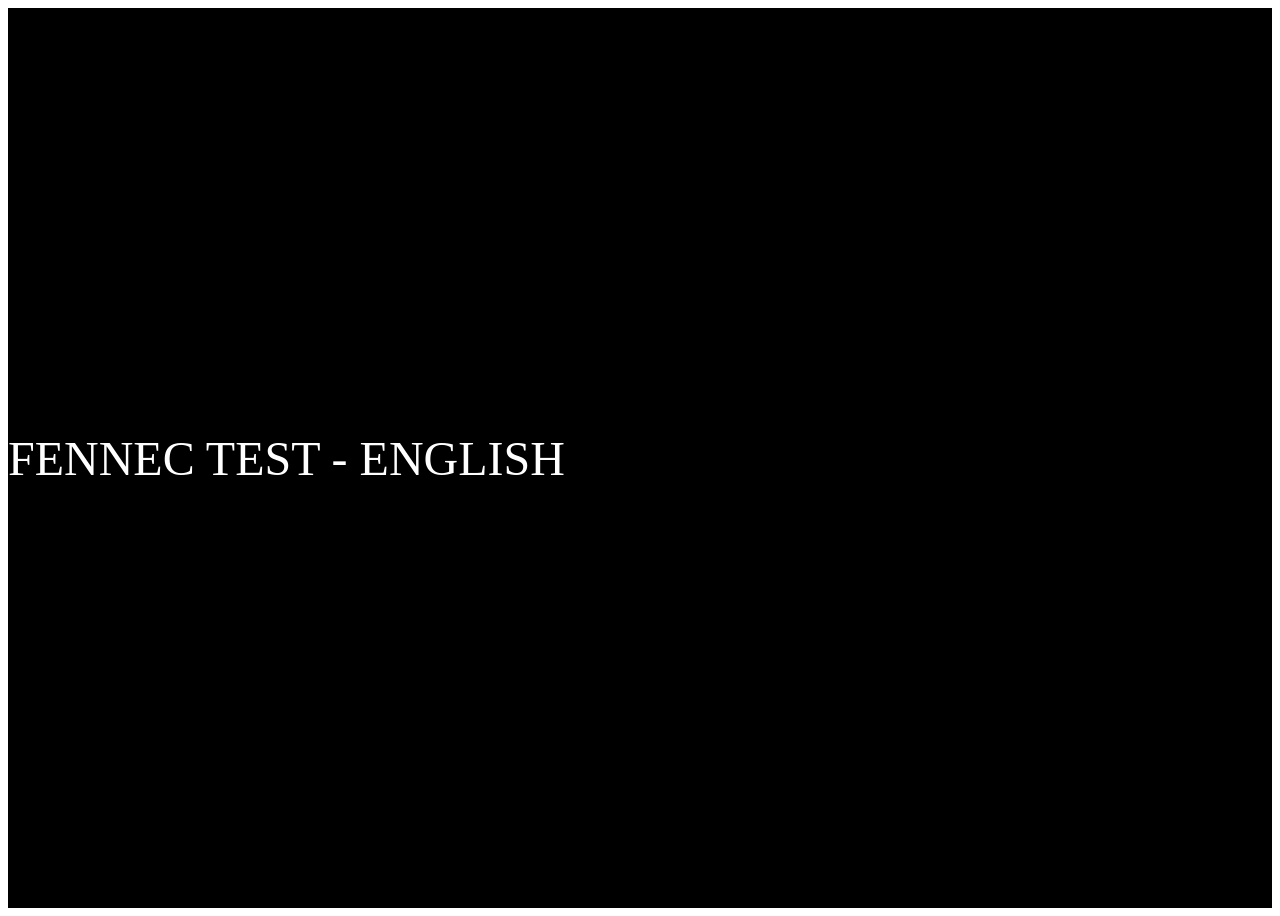
==== commit 53b01fbe: "Updates" ====
--- a/index.html
+++ b/index.html
@@ -42,8 +42,7 @@
     <link rel="preload" as="image" href="./images/hero-bg.jpg" fetchpriority="high" />
     <!-- Preload logo for LCP -->
     <link rel="preload" as="image" href="./images/logo.png" />
-    <script type="module" crossorigin src="./assets/index-BRdX3J0H.js"></script>
-    <link rel="stylesheet" crossorigin href="./assets/index-B7LJQoaH.css">
+    <script type="module" crossorigin src="./assets/index-Dw3ksbE5.js"></script>
   </head>
   <body>
     <div id="root"></div>
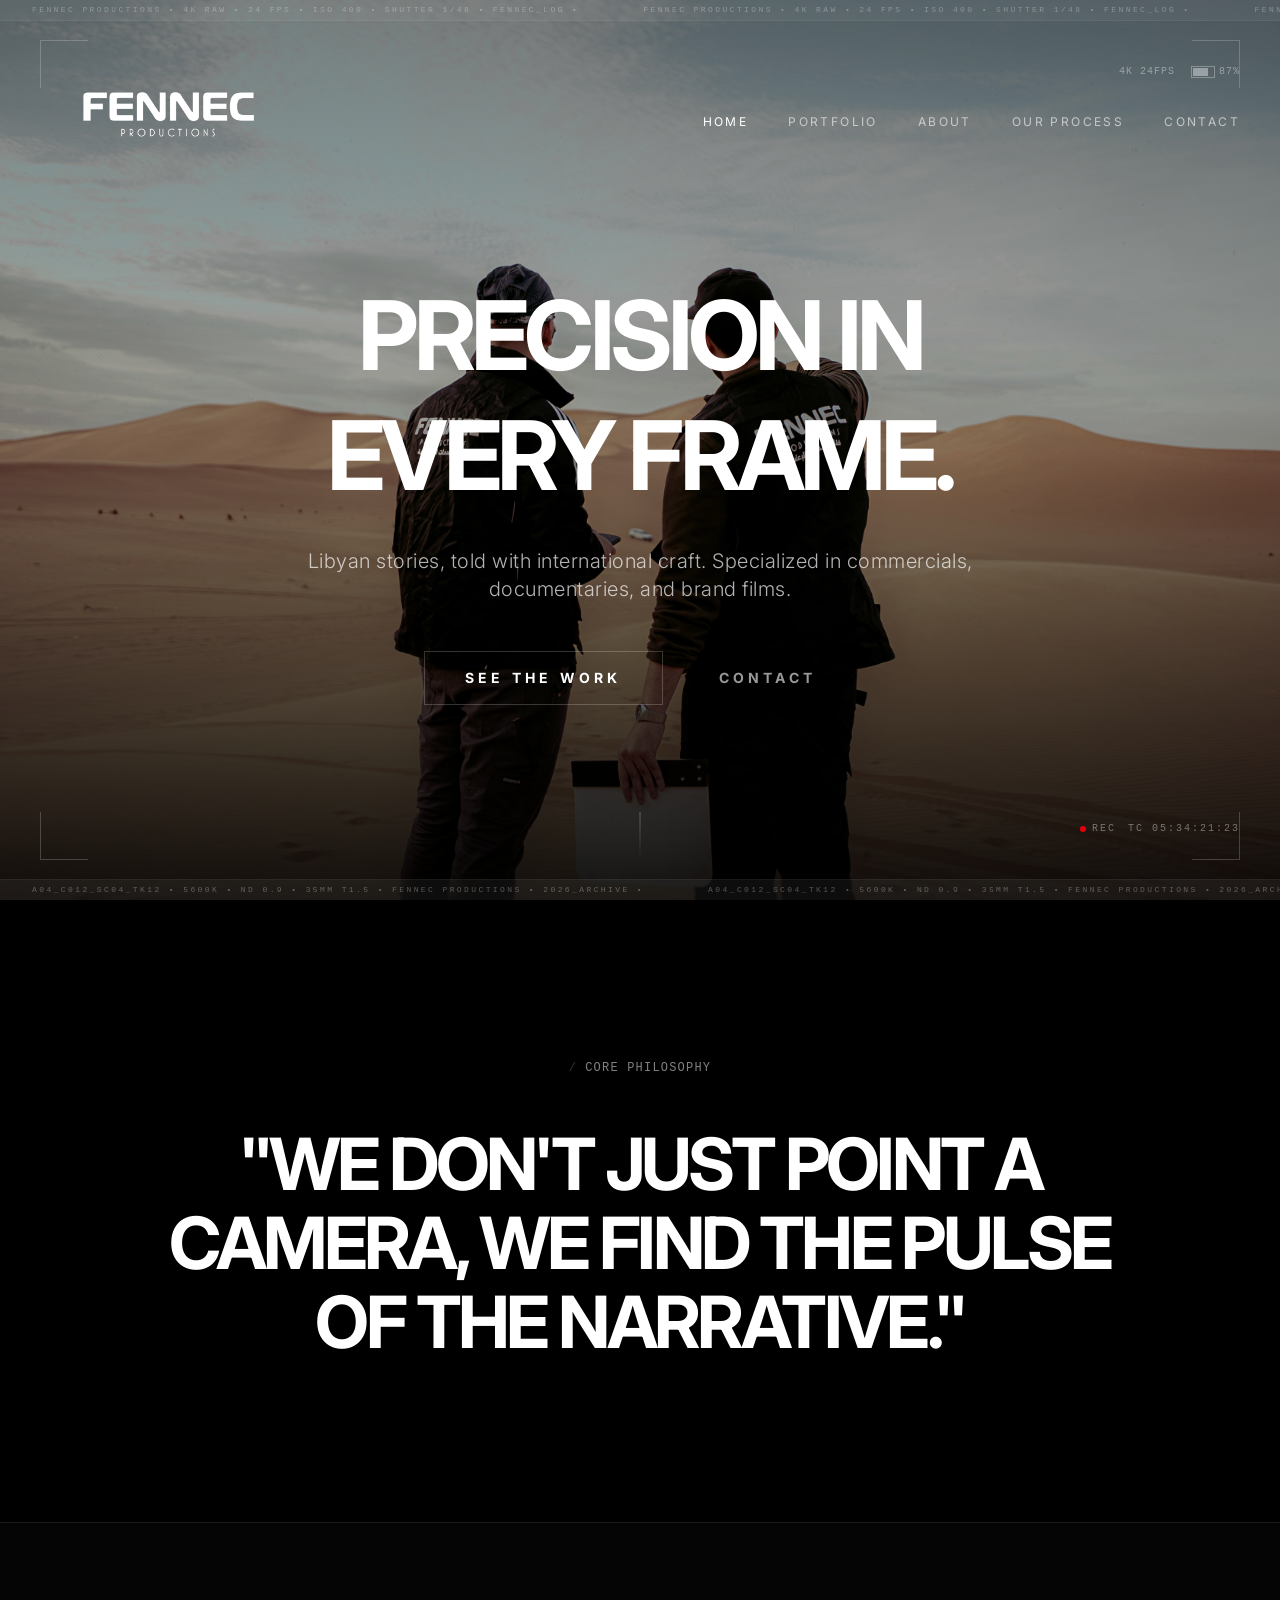
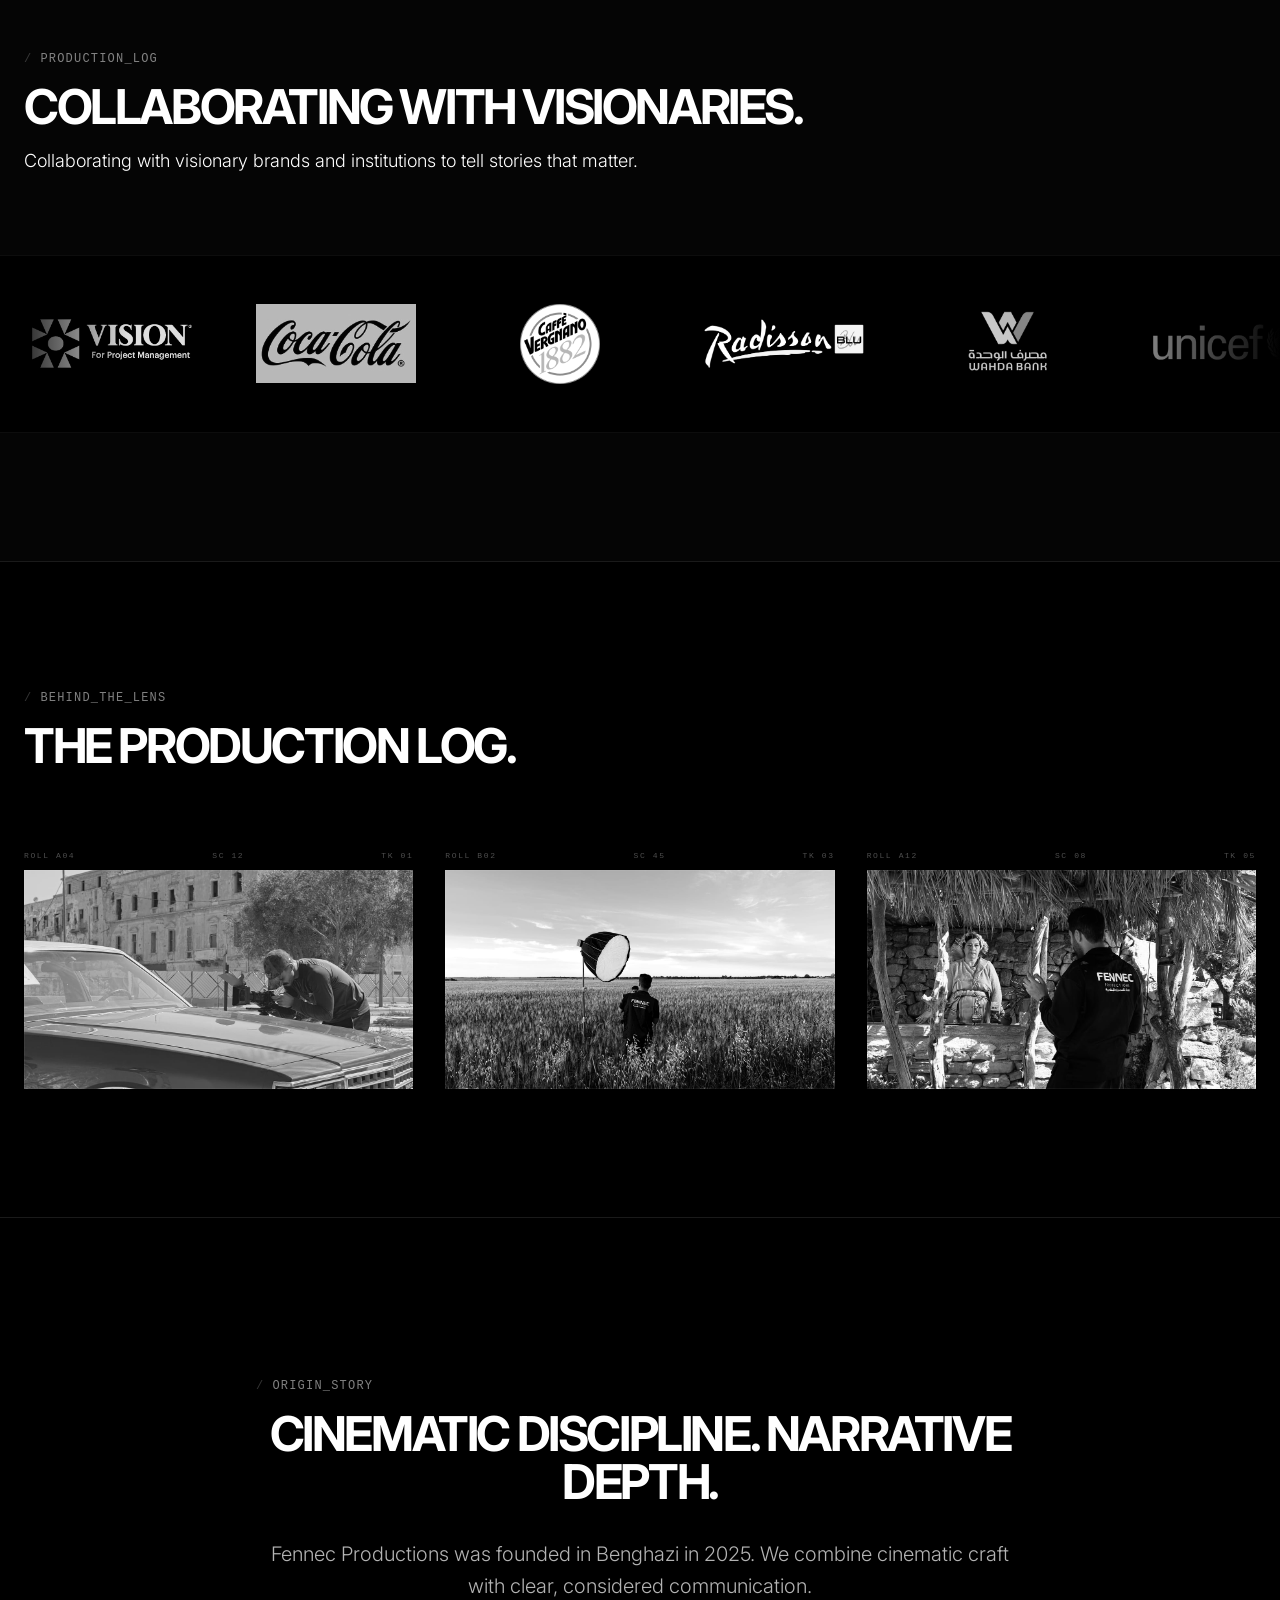
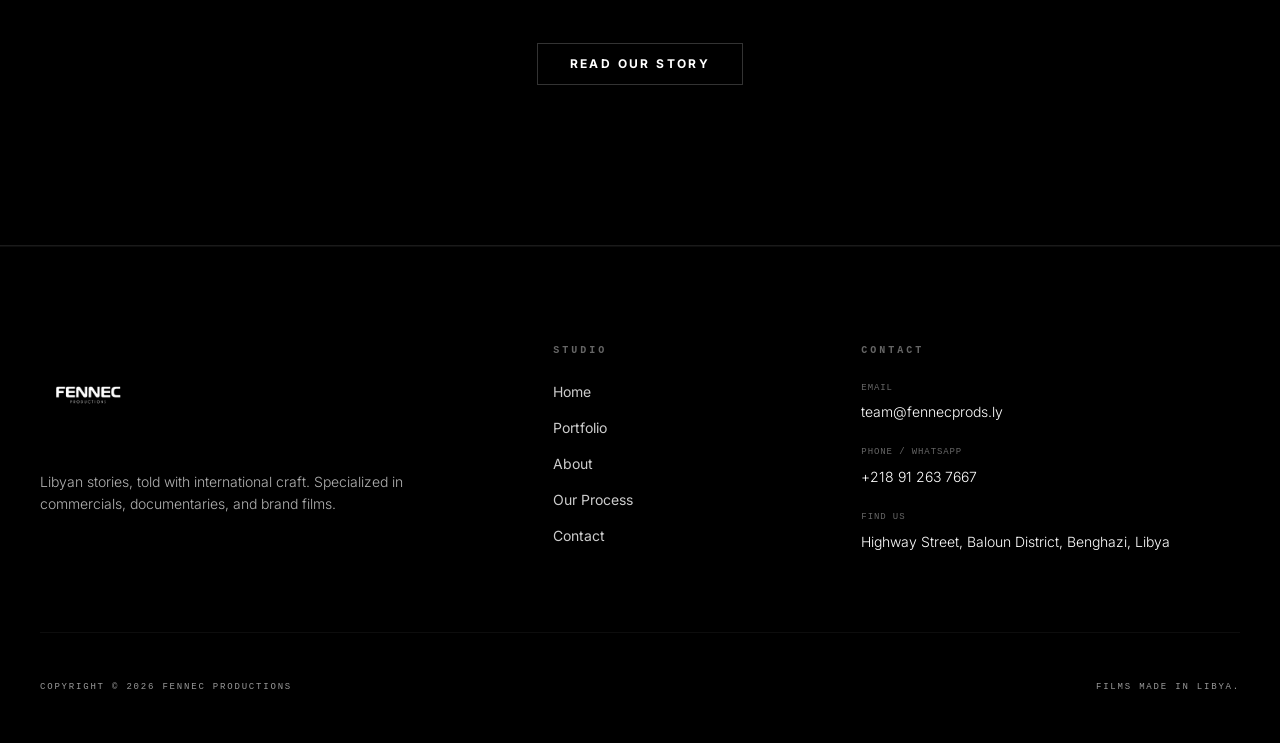
==== commit dc44fdaf: "Updates" ====
--- a/index.html
+++ b/index.html
@@ -3,7 +3,7 @@
   <head>
     <meta charset="UTF-8" />
     <meta name="viewport" content="width=device-width, initial-scale=1.0" />
-    <title>Fennec Productions | Precision in Every Frame v2.0</title>
+    <title>Fennec Productions | Precision in Every Frame v3.0</title>
     <link rel="icon" type="image/png" sizes="32x32" href="./images/favicon-dark.png" />
     <link rel="icon" type="image/png" sizes="32x32" href="./images/favicon-light.png" media="(prefers-color-scheme: light)" />
     <link rel="icon" type="image/png" sizes="32x32" href="./images/favicon-dark.png" media="(prefers-color-scheme: dark)" />
@@ -42,7 +42,8 @@
     <link rel="preload" as="image" href="./images/hero-bg.jpg" fetchpriority="high" />
     <!-- Preload logo for LCP -->
     <link rel="preload" as="image" href="./images/logo.png" />
-    <script type="module" crossorigin src="./assets/index-Dw3ksbE5.js"></script>
+    <script type="module" crossorigin src="/assets/index-k7ecMzWP.js"></script>
+    <link rel="stylesheet" crossorigin href="/assets/index-DZzx7PWa.css">
   </head>
   <body>
     <div id="root"></div>
--- a/assets/index-DZzx7PWa.css
+++ b/assets/index-DZzx7PWa.css
@@ -0,0 +1 @@
+/*! tailwindcss v4.3.0 | MIT License | https://tailwindcss.com */@layer properties{@supports (((-webkit-hyphens:none)) and (not (margin-trim:inline))) or ((-moz-orient:inline) and (not (color:rgb(from red r g b)))){*,:before,:after,::backdrop{--tw-translate-x:0;--tw-translate-y:0;--tw-translate-z:0;--tw-rotate-x:initial;--tw-rotate-y:initial;--tw-rotate-z:initial;--tw-skew-x:initial;--tw-skew-y:initial;--tw-space-y-reverse:0;--tw-border-style:solid;--tw-gradient-position:initial;--tw-gradient-from:#0000;--tw-gradient-via:#0000;--tw-gradient-to:#0000;--tw-gradient-stops:initial;--tw-gradient-via-stops:initial;--tw-gradient-from-position:0%;--tw-gradient-via-position:50%;--tw-gradient-to-position:100%;--tw-leading:initial;--tw-font-weight:initial;--tw-tracking:initial;--tw-ordinal:initial;--tw-slashed-zero:initial;--tw-numeric-figure:initial;--tw-numeric-spacing:initial;--tw-numeric-fraction:initial;--tw-shadow:0 0 #0000;--tw-shadow-color:initial;--tw-shadow-alpha:100%;--tw-inset-shadow:0 0 #0000;--tw-inset-shadow-color:initial;--tw-inset-shadow-alpha:100%;--tw-ring-color:initial;--tw-ring-shadow:0 0 #0000;--tw-inset-ring-color:initial;--tw-inset-ring-shadow:0 0 #0000;--tw-ring-inset:initial;--tw-ring-offset-width:0px;--tw-ring-offset-color:#fff;--tw-ring-offset-shadow:0 0 #0000;--tw-blur:initial;--tw-brightness:initial;--tw-contrast:initial;--tw-grayscale:initial;--tw-hue-rotate:initial;--tw-invert:initial;--tw-opacity:initial;--tw-saturate:initial;--tw-sepia:initial;--tw-drop-shadow:initial;--tw-drop-shadow-color:initial;--tw-drop-shadow-alpha:100%;--tw-drop-shadow-size:initial;--tw-backdrop-blur:initial;--tw-backdrop-brightness:initial;--tw-backdrop-contrast:initial;--tw-backdrop-grayscale:initial;--tw-backdrop-hue-rotate:initial;--tw-backdrop-invert:initial;--tw-backdrop-opacity:initial;--tw-backdrop-saturate:initial;--tw-backdrop-sepia:initial;--tw-duration:initial;--tw-ease:initial;--tw-scale-x:1;--tw-scale-y:1;--tw-scale-z:1}}}@layer theme{:root,:host{--font-sans:"Inter", "Helvetica Neue", Helvetica, Arial, sans-serif;--font-mono:ui-monospace, SFMono-Regular, Menlo, Monaco, Consolas, "Liberation Mono", "Courier New", monospace;--color-red-600:oklch(57.7% .245 27.325);--color-gray-300:oklch(87.2% .01 258.338);--color-gray-800:#141414;--color-gray-900:#1a1a1a;--color-black:#000;--color-white:#fff;--spacing:.25rem;--container-sm:24rem;--container-md:28rem;--container-xl:36rem;--container-2xl:42rem;--container-3xl:48rem;--container-4xl:56rem;--container-5xl:64rem;--container-7xl:80rem;--text-xs:.75rem;--text-xs--line-height:calc(1 / .75);--text-sm:.875rem;--text-sm--line-height:calc(1.25 / .875);--text-base:1rem;--text-base--line-height: 1.5 ;--text-lg:1.125rem;--text-lg--line-height:calc(1.75 / 1.125);--text-xl:1.25rem;--text-xl--line-height:calc(1.75 / 1.25);--text-2xl:1.5rem;--text-2xl--line-height:calc(2 / 1.5);--text-3xl:1.875rem;--text-3xl--line-height: 1.2 ;--text-4xl:2.25rem;--text-4xl--line-height:calc(2.5 / 2.25);--text-5xl:3rem;--text-5xl--line-height:1;--text-6xl:3.75rem;--text-6xl--line-height:1;--text-7xl:4.5rem;--text-7xl--line-height:1;--text-8xl:6rem;--text-8xl--line-height:1;--font-weight-light:300;--font-weight-medium:500;--font-weight-bold:700;--tracking-tighter:-.05em;--tracking-normal:0em;--tracking-wide:.025em;--tracking-wider:.05em;--tracking-widest:.1em;--leading-tight:1.25;--leading-relaxed:1.625;--radius-sm:.25rem;--ease-in:cubic-bezier(.4, 0, 1, 1);--ease-out:cubic-bezier(0, 0, .2, 1);--ease-in-out:cubic-bezier(.4, 0, .2, 1);--animate-spin:spin 1s linear infinite;--animate-pulse:pulse 2s cubic-bezier(.4, 0, .6, 1) infinite;--blur-sm:8px;--blur-md:12px;--aspect-video:16 / 9;--default-transition-duration:.15s;--default-transition-timing-function:cubic-bezier(.4, 0, .2, 1);--default-font-family:var(--font-sans);--default-mono-font-family:var(--font-mono)}}@layer base{*,:after,:before,::backdrop{box-sizing:border-box;border:0 solid;margin:0;padding:0}::file-selector-button{box-sizing:border-box;border:0 solid;margin:0;padding:0}html,:host{-webkit-text-size-adjust:100%;-moz-tab-size:4;tab-size:4;line-height:1.5;font-family:var(--default-font-family,ui-sans-serif, system-ui, sans-serif, "Apple Color Emoji", "Segoe UI Emoji", "Segoe UI Symbol", "Noto Color Emoji");font-feature-settings:var(--default-font-feature-settings,normal);font-variation-settings:var(--default-font-variation-settings,normal);-webkit-tap-highlight-color:transparent}hr{height:0;color:inherit;border-top-width:1px}abbr:where([title]){-webkit-text-decoration:underline dotted;text-decoration:underline dotted}h1,h2,h3,h4,h5,h6{font-size:inherit;font-weight:inherit}a{color:inherit;-webkit-text-decoration:inherit;text-decoration:inherit}b,strong{font-weight:bolder}code,kbd,samp,pre{font-family:var(--default-mono-font-family,ui-monospace, SFMono-Regular, Menlo, Monaco, Consolas, "Liberation Mono", "Courier New", monospace);font-feature-settings:var(--default-mono-font-feature-settings,normal);font-variation-settings:var(--default-mono-font-variation-settings,normal);font-size:1em}small{font-size:80%}sub,sup{vertical-align:baseline;font-size:75%;line-height:0;position:relative}sub{bottom:-.25em}sup{top:-.5em}table{text-indent:0;border-color:inherit;border-collapse:collapse}:-moz-focusring{outline:auto}progress{vertical-align:baseline}summary{display:list-item}ol,ul,menu{list-style:none}img,svg,video,canvas,audio,iframe,embed,object{vertical-align:middle;display:block}img,video{max-width:100%;height:auto}button,input,select,optgroup,textarea{font:inherit;font-feature-settings:inherit;font-variation-settings:inherit;letter-spacing:inherit;color:inherit;opacity:1;background-color:#0000;border-radius:0}::file-selector-button{font:inherit;font-feature-settings:inherit;font-variation-settings:inherit;letter-spacing:inherit;color:inherit;opacity:1;background-color:#0000;border-radius:0}:where(select:is([multiple],[size])) optgroup{font-weight:bolder}:where(select:is([multiple],[size])) optgroup option{padding-inline-start:20px}::file-selector-button{margin-inline-end:4px}::placeholder{opacity:1}@supports (not ((-webkit-appearance:-apple-pay-button))) or (contain-intrinsic-size:1px){::placeholder{color:currentColor}@supports (color:color-mix(in lab,red,red)){::placeholder{color:color-mix(in oklab,currentcolor 50%,transparent)}}}textarea{resize:vertical}::-webkit-search-decoration{-webkit-appearance:none}::-webkit-date-and-time-value{min-height:1lh;text-align:inherit}::-webkit-datetime-edit{display:inline-flex}::-webkit-datetime-edit-fields-wrapper{padding:0}::-webkit-datetime-edit{padding-block:0}::-webkit-datetime-edit-year-field{padding-block:0}::-webkit-datetime-edit-month-field{padding-block:0}::-webkit-datetime-edit-day-field{padding-block:0}::-webkit-datetime-edit-hour-field{padding-block:0}::-webkit-datetime-edit-minute-field{padding-block:0}::-webkit-datetime-edit-second-field{padding-block:0}::-webkit-datetime-edit-millisecond-field{padding-block:0}::-webkit-datetime-edit-meridiem-field{padding-block:0}::-webkit-calendar-picker-indicator{line-height:1}:-moz-ui-invalid{box-shadow:none}button,input:where([type=button],[type=reset],[type=submit]){-webkit-appearance:button;-moz-appearance:button;appearance:button}::file-selector-button{-webkit-appearance:button;-moz-appearance:button;appearance:button}::-webkit-inner-spin-button{height:auto}::-webkit-outer-spin-button{height:auto}[hidden]:where(:not([hidden=until-found])){display:none!important}body{background-color:var(--color-black);color:var(--color-white)}body ::selection{background-color:var(--color-white)}body::selection{background-color:var(--color-white)}body ::selection{color:var(--color-black)}body::selection{color:var(--color-black)}body{font-variant-ligatures:none;-webkit-font-smoothing:antialiased}h1,h2,h3,h4,h5,h6{--tw-font-weight:var(--font-weight-bold);font-weight:var(--font-weight-bold);--tw-tracking:var(--tracking-tighter);letter-spacing:var(--tracking-tighter);text-transform:uppercase}::-webkit-scrollbar{width:6px}::-webkit-scrollbar-track{background:#000}::-webkit-scrollbar-thumb{background:#1a1a1a}}@layer components;@layer utilities{.pointer-events-none{pointer-events:none}.visible{visibility:visible}.absolute{position:absolute}.fixed{position:fixed}.relative{position:relative}.static{position:static}.sticky{position:sticky}.inset-0{inset:calc(var(--spacing) * 0)}.top-0{top:calc(var(--spacing) * 0)}.top-1\/2{top:50%}.top-4{top:calc(var(--spacing) * 4)}.top-8{top:calc(var(--spacing) * 8)}.top-10{top:calc(var(--spacing) * 10)}.top-12{top:calc(var(--spacing) * 12)}.right-0{right:calc(var(--spacing) * 0)}.right-4{right:calc(var(--spacing) * 4)}.right-6{right:calc(var(--spacing) * 6)}.right-8{right:calc(var(--spacing) * 8)}.right-10{right:calc(var(--spacing) * 10)}.bottom-0{bottom:calc(var(--spacing) * 0)}.bottom-4{bottom:calc(var(--spacing) * 4)}.bottom-10{bottom:calc(var(--spacing) * 10)}.bottom-12{bottom:calc(var(--spacing) * 12)}.left-0{left:calc(var(--spacing) * 0)}.left-1\/2{left:50%}.left-4{left:calc(var(--spacing) * 4)}.left-10{left:calc(var(--spacing) * 10)}.left-\[3\.25rem\]{left:3.25rem}.z-0{z-index:0}.z-10{z-index:10}.z-20{z-index:20}.z-30{z-index:30}.z-40{z-index:40}.z-50{z-index:50}.z-\[60\]{z-index:60}.z-\[70\]{z-index:70}.z-\[80\]{z-index:80}.z-\[100\]{z-index:100}.mx-10{margin-inline:calc(var(--spacing) * 10)}.mx-auto{margin-inline:auto}.-mt-4{margin-top:calc(var(--spacing) * -4)}.mt-0{margin-top:calc(var(--spacing) * 0)}.mt-1{margin-top:calc(var(--spacing) * 1)}.mt-3{margin-top:calc(var(--spacing) * 3)}.mt-6{margin-top:calc(var(--spacing) * 6)}.mt-8{margin-top:calc(var(--spacing) * 8)}.mt-10{margin-top:calc(var(--spacing) * 10)}.mb-2{margin-bottom:calc(var(--spacing) * 2)}.mb-3{margin-bottom:calc(var(--spacing) * 3)}.mb-4{margin-bottom:calc(var(--spacing) * 4)}.mb-5{margin-bottom:calc(var(--spacing) * 5)}.mb-6{margin-bottom:calc(var(--spacing) * 6)}.mb-8{margin-bottom:calc(var(--spacing) * 8)}.mb-10{margin-bottom:calc(var(--spacing) * 10)}.mb-12{margin-bottom:calc(var(--spacing) * 12)}.mb-16{margin-bottom:calc(var(--spacing) * 16)}.mb-20{margin-bottom:calc(var(--spacing) * 20)}.ml-0\.5{margin-left:calc(var(--spacing) * .5)}.ml-4{margin-left:calc(var(--spacing) * 4)}.block{display:block}.contents{display:contents}.flex{display:flex}.grid{display:grid}.hidden{display:none}.inline{display:inline}.inline-block{display:inline-block}.inline-flex{display:inline-flex}.aspect-\[4\/5\]{aspect-ratio:4/5}.aspect-video{aspect-ratio:var(--aspect-video)}.h-1\.5{height:calc(var(--spacing) * 1.5)}.h-2{height:calc(var(--spacing) * 2)}.h-2\.5{height:calc(var(--spacing) * 2.5)}.h-3{height:calc(var(--spacing) * 3)}.h-4{height:calc(var(--spacing) * 4)}.h-8{height:calc(var(--spacing) * 8)}.h-12{height:calc(var(--spacing) * 12)}.h-24{height:calc(var(--spacing) * 24)}.h-32{height:calc(var(--spacing) * 32)}.h-36{height:calc(var(--spacing) * 36)}.h-\[1px\]{height:1px}.h-\[100dvh\]{height:100dvh}.h-auto{height:auto}.h-full{height:100%}.max-h-0{max-height:calc(var(--spacing) * 0)}.max-h-16{max-height:calc(var(--spacing) * 16)}.max-h-40{max-height:calc(var(--spacing) * 40)}.min-h-\[40vh\]{min-height:40vh}.min-h-screen{min-height:100vh}.w-0{width:calc(var(--spacing) * 0)}.w-1\.5{width:calc(var(--spacing) * 1.5)}.w-2{width:calc(var(--spacing) * 2)}.w-3{width:calc(var(--spacing) * 3)}.w-3\/4{width:75%}.w-4{width:calc(var(--spacing) * 4)}.w-5{width:calc(var(--spacing) * 5)}.w-8{width:calc(var(--spacing) * 8)}.w-12{width:calc(var(--spacing) * 12)}.w-24{width:calc(var(--spacing) * 24)}.w-32{width:calc(var(--spacing) * 32)}.w-40{width:calc(var(--spacing) * 40)}.w-\[1px\]{width:1px}.w-auto{width:auto}.w-fit{width:fit-content}.w-full{width:100%}.w-px{width:1px}.max-w-2xl{max-width:var(--container-2xl)}.max-w-3xl{max-width:var(--container-3xl)}.max-w-4xl{max-width:var(--container-4xl)}.max-w-5xl{max-width:var(--container-5xl)}.max-w-7xl{max-width:var(--container-7xl)}.max-w-sm{max-width:var(--container-sm)}.max-w-xl{max-width:var(--container-xl)}.flex-1{flex:1}.flex-shrink-0{flex-shrink:0}.flex-grow{flex-grow:1}.-translate-x-1\/2{--tw-translate-x: -50% ;translate:var(--tw-translate-x) var(--tw-translate-y)}.-translate-y-1\/2{--tw-translate-y: -50% ;translate:var(--tw-translate-x) var(--tw-translate-y)}.rotate-90{rotate:90deg}.transform{transform:var(--tw-rotate-x,) var(--tw-rotate-y,) var(--tw-rotate-z,) var(--tw-skew-x,) var(--tw-skew-y,)}.animate-pulse{animation:var(--animate-pulse)}.animate-spin{animation:var(--animate-spin)}.cursor-pointer{cursor:pointer}.resize{resize:both}.resize-none{resize:none}.grid-cols-1{grid-template-columns:repeat(1,minmax(0,1fr))}.flex-col{flex-direction:column}.items-center{align-items:center}.items-end{align-items:flex-end}.items-start{align-items:flex-start}.justify-between{justify-content:space-between}.justify-center{justify-content:center}.justify-end{justify-content:flex-end}.gap-0{gap:calc(var(--spacing) * 0)}.gap-1{gap:calc(var(--spacing) * 1)}.gap-1\.5{gap:calc(var(--spacing) * 1.5)}.gap-2{gap:calc(var(--spacing) * 2)}.gap-3{gap:calc(var(--spacing) * 3)}.gap-4{gap:calc(var(--spacing) * 4)}.gap-6{gap:calc(var(--spacing) * 6)}.gap-8{gap:calc(var(--spacing) * 8)}.gap-10{gap:calc(var(--spacing) * 10)}.gap-12{gap:calc(var(--spacing) * 12)}:where(.space-y-1>:not(:last-child)){--tw-space-y-reverse:0;margin-block-start:calc(calc(var(--spacing) * 1) * var(--tw-space-y-reverse));margin-block-end:calc(calc(var(--spacing) * 1) * calc(1 - var(--tw-space-y-reverse)))}:where(.space-y-2>:not(:last-child)){--tw-space-y-reverse:0;margin-block-start:calc(calc(var(--spacing) * 2) * var(--tw-space-y-reverse));margin-block-end:calc(calc(var(--spacing) * 2) * calc(1 - var(--tw-space-y-reverse)))}:where(.space-y-4>:not(:last-child)){--tw-space-y-reverse:0;margin-block-start:calc(calc(var(--spacing) * 4) * var(--tw-space-y-reverse));margin-block-end:calc(calc(var(--spacing) * 4) * calc(1 - var(--tw-space-y-reverse)))}:where(.space-y-6>:not(:last-child)){--tw-space-y-reverse:0;margin-block-start:calc(calc(var(--spacing) * 6) * var(--tw-space-y-reverse));margin-block-end:calc(calc(var(--spacing) * 6) * calc(1 - var(--tw-space-y-reverse)))}:where(.space-y-8>:not(:last-child)){--tw-space-y-reverse:0;margin-block-start:calc(calc(var(--spacing) * 8) * var(--tw-space-y-reverse));margin-block-end:calc(calc(var(--spacing) * 8) * calc(1 - var(--tw-space-y-reverse)))}:where(.space-y-12>:not(:last-child)){--tw-space-y-reverse:0;margin-block-start:calc(calc(var(--spacing) * 12) * var(--tw-space-y-reverse));margin-block-end:calc(calc(var(--spacing) * 12) * calc(1 - var(--tw-space-y-reverse)))}.self-center{align-self:center}.overflow-hidden{overflow:hidden}.overflow-x-hidden{overflow-x:hidden}.rounded-full{border-radius:3.40282e38px}.rounded-sm{border-radius:var(--radius-sm)}.border{border-style:var(--tw-border-style);border-width:1px}.border-2{border-style:var(--tw-border-style);border-width:2px}.border-y{border-block-style:var(--tw-border-style);border-block-width:1px}.border-t{border-top-style:var(--tw-border-style);border-top-width:1px}.border-r{border-right-style:var(--tw-border-style);border-right-width:1px}.border-b{border-bottom-style:var(--tw-border-style);border-bottom-width:1px}.border-l{border-left-style:var(--tw-border-style);border-left-width:1px}.border-gray-800{border-color:var(--color-gray-800)}.border-gray-900{border-color:var(--color-gray-900)}.border-white{border-color:var(--color-white)}.border-white\/5{border-color:#ffffff0d}@supports (color:color-mix(in lab,red,red)){.border-white\/5{border-color:color-mix(in oklab,var(--color-white) 5%,transparent)}}.border-white\/10{border-color:#ffffff1a}@supports (color:color-mix(in lab,red,red)){.border-white\/10{border-color:color-mix(in oklab,var(--color-white) 10%,transparent)}}.border-white\/20{border-color:#fff3}@supports (color:color-mix(in lab,red,red)){.border-white\/20{border-color:color-mix(in oklab,var(--color-white) 20%,transparent)}}.border-white\/30{border-color:#ffffff4d}@supports (color:color-mix(in lab,red,red)){.border-white\/30{border-color:color-mix(in oklab,var(--color-white) 30%,transparent)}}.border-t-white{border-top-color:var(--color-white)}.bg-\[\#050505\]{background-color:#050505}.bg-black{background-color:var(--color-black)}.bg-black\/20{background-color:#0003}@supports (color:color-mix(in lab,red,red)){.bg-black\/20{background-color:color-mix(in oklab,var(--color-black) 20%,transparent)}}.bg-black\/70{background-color:#000000b3}@supports (color:color-mix(in lab,red,red)){.bg-black\/70{background-color:color-mix(in oklab,var(--color-black) 70%,transparent)}}.bg-black\/80{background-color:#000c}@supports (color:color-mix(in lab,red,red)){.bg-black\/80{background-color:color-mix(in oklab,var(--color-black) 80%,transparent)}}.bg-black\/95{background-color:#000000f2}@supports (color:color-mix(in lab,red,red)){.bg-black\/95{background-color:color-mix(in oklab,var(--color-black) 95%,transparent)}}.bg-gray-900{background-color:var(--color-gray-900)}.bg-red-600{background-color:var(--color-red-600)}.bg-transparent{background-color:#0000}.bg-white{background-color:var(--color-white)}.bg-white\/5{background-color:#ffffff0d}@supports (color:color-mix(in lab,red,red)){.bg-white\/5{background-color:color-mix(in oklab,var(--color-white) 5%,transparent)}}.bg-white\/10{background-color:#ffffff1a}@supports (color:color-mix(in lab,red,red)){.bg-white\/10{background-color:color-mix(in oklab,var(--color-white) 10%,transparent)}}.bg-white\/20{background-color:#fff3}@supports (color:color-mix(in lab,red,red)){.bg-white\/20{background-color:color-mix(in oklab,var(--color-white) 20%,transparent)}}.bg-white\/40{background-color:#fff6}@supports (color:color-mix(in lab,red,red)){.bg-white\/40{background-color:color-mix(in oklab,var(--color-white) 40%,transparent)}}.bg-gradient-to-b{--tw-gradient-position:to bottom in oklab;background-image:linear-gradient(var(--tw-gradient-stops))}.bg-gradient-to-l{--tw-gradient-position:to left in oklab;background-image:linear-gradient(var(--tw-gradient-stops))}.bg-gradient-to-r{--tw-gradient-position:to right in oklab;background-image:linear-gradient(var(--tw-gradient-stops))}.bg-gradient-to-t{--tw-gradient-position:to top in oklab;background-image:linear-gradient(var(--tw-gradient-stops))}.from-black{--tw-gradient-from:var(--color-black);--tw-gradient-stops:var(--tw-gradient-via-stops,var(--tw-gradient-position), var(--tw-gradient-from) var(--tw-gradient-from-position), var(--tw-gradient-to) var(--tw-gradient-to-position))}.from-black\/40{--tw-gradient-from:#0006}@supports (color:color-mix(in lab,red,red)){.from-black\/40{--tw-gradient-from:color-mix(in oklab, var(--color-black) 40%, transparent)}}.from-black\/40{--tw-gradient-stops:var(--tw-gradient-via-stops,var(--tw-gradient-position), var(--tw-gradient-from) var(--tw-gradient-from-position), var(--tw-gradient-to) var(--tw-gradient-to-position))}.from-black\/70{--tw-gradient-from:#000000b3}@supports (color:color-mix(in lab,red,red)){.from-black\/70{--tw-gradient-from:color-mix(in oklab, var(--color-black) 70%, transparent)}}.from-black\/70{--tw-gradient-stops:var(--tw-gradient-via-stops,var(--tw-gradient-position), var(--tw-gradient-from) var(--tw-gradient-from-position), var(--tw-gradient-to) var(--tw-gradient-to-position))}.from-black\/80{--tw-gradient-from:#000c}@supports (color:color-mix(in lab,red,red)){.from-black\/80{--tw-gradient-from:color-mix(in oklab, var(--color-black) 80%, transparent)}}.from-black\/80{--tw-gradient-stops:var(--tw-gradient-via-stops,var(--tw-gradient-position), var(--tw-gradient-from) var(--tw-gradient-from-position), var(--tw-gradient-to) var(--tw-gradient-to-position))}.from-black\/90{--tw-gradient-from:#000000e6}@supports (color:color-mix(in lab,red,red)){.from-black\/90{--tw-gradient-from:color-mix(in oklab, var(--color-black) 90%, transparent)}}.from-black\/90{--tw-gradient-stops:var(--tw-gradient-via-stops,var(--tw-gradient-position), var(--tw-gradient-from) var(--tw-gradient-from-position), var(--tw-gradient-to) var(--tw-gradient-to-position))}.from-white\/30{--tw-gradient-from:#ffffff4d}@supports (color:color-mix(in lab,red,red)){.from-white\/30{--tw-gradient-from:color-mix(in oklab, var(--color-white) 30%, transparent)}}.from-white\/30{--tw-gradient-stops:var(--tw-gradient-via-stops,var(--tw-gradient-position), var(--tw-gradient-from) var(--tw-gradient-from-position), var(--tw-gradient-to) var(--tw-gradient-to-position))}.via-black\/10{--tw-gradient-via:#0000001a}@supports (color:color-mix(in lab,red,red)){.via-black\/10{--tw-gradient-via:color-mix(in oklab, var(--color-black) 10%, transparent)}}.via-black\/10{--tw-gradient-via-stops:var(--tw-gradient-position), var(--tw-gradient-from) var(--tw-gradient-from-position), var(--tw-gradient-via) var(--tw-gradient-via-position), var(--tw-gradient-to) var(--tw-gradient-to-position);--tw-gradient-stops:var(--tw-gradient-via-stops)}.via-black\/30{--tw-gradient-via:#0000004d}@supports (color:color-mix(in lab,red,red)){.via-black\/30{--tw-gradient-via:color-mix(in oklab, var(--color-black) 30%, transparent)}}.via-black\/30{--tw-gradient-via-stops:var(--tw-gradient-position), var(--tw-gradient-from) var(--tw-gradient-from-position), var(--tw-gradient-via) var(--tw-gradient-via-position), var(--tw-gradient-to) var(--tw-gradient-to-position);--tw-gradient-stops:var(--tw-gradient-via-stops)}.via-white\/10{--tw-gradient-via:#ffffff1a}@supports (color:color-mix(in lab,red,red)){.via-white\/10{--tw-gradient-via:color-mix(in oklab, var(--color-white) 10%, transparent)}}.via-white\/10{--tw-gradient-via-stops:var(--tw-gradient-position), var(--tw-gradient-from) var(--tw-gradient-from-position), var(--tw-gradient-via) var(--tw-gradient-via-position), var(--tw-gradient-to) var(--tw-gradient-to-position);--tw-gradient-stops:var(--tw-gradient-via-stops)}.to-black\/50{--tw-gradient-to:#00000080}@supports (color:color-mix(in lab,red,red)){.to-black\/50{--tw-gradient-to:color-mix(in oklab, var(--color-black) 50%, transparent)}}.to-black\/50{--tw-gradient-stops:var(--tw-gradient-via-stops,var(--tw-gradient-position), var(--tw-gradient-from) var(--tw-gradient-from-position), var(--tw-gradient-to) var(--tw-gradient-to-position))}.to-black\/60{--tw-gradient-to:#0009}@supports (color:color-mix(in lab,red,red)){.to-black\/60{--tw-gradient-to:color-mix(in oklab, var(--color-black) 60%, transparent)}}.to-black\/60{--tw-gradient-stops:var(--tw-gradient-via-stops,var(--tw-gradient-position), var(--tw-gradient-from) var(--tw-gradient-from-position), var(--tw-gradient-to) var(--tw-gradient-to-position))}.to-transparent{--tw-gradient-to:transparent;--tw-gradient-stops:var(--tw-gradient-via-stops,var(--tw-gradient-position), var(--tw-gradient-from) var(--tw-gradient-from-position), var(--tw-gradient-to) var(--tw-gradient-to-position))}.object-contain{object-fit:contain}.object-cover{object-fit:cover}.p-2{padding:calc(var(--spacing) * 2)}.p-4{padding:calc(var(--spacing) * 4)}.p-6{padding:calc(var(--spacing) * 6)}.p-\[1px\]{padding:1px}.px-2{padding-inline:calc(var(--spacing) * 2)}.px-4{padding-inline:calc(var(--spacing) * 4)}.px-6{padding-inline:calc(var(--spacing) * 6)}.px-8{padding-inline:calc(var(--spacing) * 8)}.px-10{padding-inline:calc(var(--spacing) * 10)}.py-0\.5{padding-block:calc(var(--spacing) * .5)}.py-1{padding-block:calc(var(--spacing) * 1)}.py-2{padding-block:calc(var(--spacing) * 2)}.py-3{padding-block:calc(var(--spacing) * 3)}.py-4{padding-block:calc(var(--spacing) * 4)}.py-6{padding-block:calc(var(--spacing) * 6)}.py-10{padding-block:calc(var(--spacing) * 10)}.py-12{padding-block:calc(var(--spacing) * 12)}.py-16{padding-block:calc(var(--spacing) * 16)}.py-20{padding-block:calc(var(--spacing) * 20)}.py-24{padding-block:calc(var(--spacing) * 24)}.py-32{padding-block:calc(var(--spacing) * 32)}.pt-4{padding-top:calc(var(--spacing) * 4)}.pt-6{padding-top:calc(var(--spacing) * 6)}.pt-10{padding-top:calc(var(--spacing) * 10)}.pt-12{padding-top:calc(var(--spacing) * 12)}.pt-20{padding-top:calc(var(--spacing) * 20)}.pt-24{padding-top:calc(var(--spacing) * 24)}.pb-2{padding-bottom:calc(var(--spacing) * 2)}.pb-12{padding-bottom:calc(var(--spacing) * 12)}.pl-2{padding-left:calc(var(--spacing) * 2)}.text-center{text-align:center}.text-right{text-align:right}.font-mono{font-family:var(--font-mono)}.font-sans{font-family:var(--font-sans)}.text-2xl{font-size:var(--text-2xl);line-height:var(--tw-leading,var(--text-2xl--line-height))}.text-3xl{font-size:var(--text-3xl);line-height:var(--tw-leading,var(--text-3xl--line-height))}.text-4xl{font-size:var(--text-4xl);line-height:var(--tw-leading,var(--text-4xl--line-height))}.text-base{font-size:var(--text-base);line-height:var(--tw-leading,var(--text-base--line-height))}.text-lg{font-size:var(--text-lg);line-height:var(--tw-leading,var(--text-lg--line-height))}.text-sm{font-size:var(--text-sm);line-height:var(--tw-leading,var(--text-sm--line-height))}.text-xl{font-size:var(--text-xl);line-height:var(--tw-leading,var(--text-xl--line-height))}.text-xs{font-size:var(--text-xs);line-height:var(--tw-leading,var(--text-xs--line-height))}.text-\[8px\]{font-size:8px}.text-\[9px\]{font-size:9px}.text-\[10px\]{font-size:10px}.leading-\[1\.1\]{--tw-leading:1.1;line-height:1.1}.leading-relaxed{--tw-leading:var(--leading-relaxed);line-height:var(--leading-relaxed)}.leading-tight{--tw-leading:var(--leading-tight);line-height:var(--leading-tight)}.font-bold{--tw-font-weight:var(--font-weight-bold);font-weight:var(--font-weight-bold)}.font-light{--tw-font-weight:var(--font-weight-light);font-weight:var(--font-weight-light)}.font-medium{--tw-font-weight:var(--font-weight-medium);font-weight:var(--font-weight-medium)}.tracking-\[0\.2em\]{--tw-tracking:.2em;letter-spacing:.2em}.tracking-\[0\.3em\]{--tw-tracking:.3em;letter-spacing:.3em}.tracking-normal{--tw-tracking:var(--tracking-normal);letter-spacing:var(--tracking-normal)}.tracking-tighter{--tw-tracking:var(--tracking-tighter);letter-spacing:var(--tracking-tighter)}.tracking-wide{--tw-tracking:var(--tracking-wide);letter-spacing:var(--tracking-wide)}.tracking-wider{--tw-tracking:var(--tracking-wider);letter-spacing:var(--tracking-wider)}.tracking-widest{--tw-tracking:var(--tracking-widest);letter-spacing:var(--tracking-widest)}.whitespace-nowrap{white-space:nowrap}.text-black{color:var(--color-black)}.text-white{color:var(--color-white)}.text-white\/20{color:#fff3}@supports (color:color-mix(in lab,red,red)){.text-white\/20{color:color-mix(in oklab,var(--color-white) 20%,transparent)}}.text-white\/30{color:#ffffff4d}@supports (color:color-mix(in lab,red,red)){.text-white\/30{color:color-mix(in oklab,var(--color-white) 30%,transparent)}}.text-white\/40{color:#fff6}@supports (color:color-mix(in lab,red,red)){.text-white\/40{color:color-mix(in oklab,var(--color-white) 40%,transparent)}}.text-white\/50{color:#ffffff80}@supports (color:color-mix(in lab,red,red)){.text-white\/50{color:color-mix(in oklab,var(--color-white) 50%,transparent)}}.text-white\/60{color:#fff9}@supports (color:color-mix(in lab,red,red)){.text-white\/60{color:color-mix(in oklab,var(--color-white) 60%,transparent)}}.text-white\/70{color:#ffffffb3}@supports (color:color-mix(in lab,red,red)){.text-white\/70{color:color-mix(in oklab,var(--color-white) 70%,transparent)}}.text-white\/80{color:#fffc}@supports (color:color-mix(in lab,red,red)){.text-white\/80{color:color-mix(in oklab,var(--color-white) 80%,transparent)}}.text-white\/90{color:#ffffffe6}@supports (color:color-mix(in lab,red,red)){.text-white\/90{color:color-mix(in oklab,var(--color-white) 90%,transparent)}}.normal-case{text-transform:none}.uppercase{text-transform:uppercase}.italic{font-style:italic}.ordinal{--tw-ordinal:ordinal;font-variant-numeric:var(--tw-ordinal,) var(--tw-slashed-zero,) var(--tw-numeric-figure,) var(--tw-numeric-spacing,) var(--tw-numeric-fraction,)}.opacity-0{opacity:0}.opacity-20{opacity:.2}.opacity-30{opacity:.3}.opacity-40{opacity:.4}.opacity-80{opacity:.8}.opacity-90{opacity:.9}.opacity-100{opacity:1}.opacity-\[0\.05\]{opacity:.05}.mix-blend-screen{mix-blend-mode:screen}.shadow-\[0_0_8px_rgba\(220\,38\,38\,0\.8\)\]{--tw-shadow:0 0 8px var(--tw-shadow-color,#dc2626cc);box-shadow:var(--tw-inset-shadow),var(--tw-inset-ring-shadow),var(--tw-ring-offset-shadow),var(--tw-ring-shadow),var(--tw-shadow)}.blur{--tw-blur:blur(8px);filter:var(--tw-blur,) var(--tw-brightness,) var(--tw-contrast,) var(--tw-grayscale,) var(--tw-hue-rotate,) var(--tw-invert,) var(--tw-saturate,) var(--tw-sepia,) var(--tw-drop-shadow,)}.blur-sm{--tw-blur:blur(var(--blur-sm));filter:var(--tw-blur,) var(--tw-brightness,) var(--tw-contrast,) var(--tw-grayscale,) var(--tw-hue-rotate,) var(--tw-invert,) var(--tw-saturate,) var(--tw-sepia,) var(--tw-drop-shadow,)}.brightness-0{--tw-brightness:brightness(0%);filter:var(--tw-blur,) var(--tw-brightness,) var(--tw-contrast,) var(--tw-grayscale,) var(--tw-hue-rotate,) var(--tw-invert,) var(--tw-saturate,) var(--tw-sepia,) var(--tw-drop-shadow,)}.contrast-\[1\.05\]{--tw-contrast:contrast(1.05);filter:var(--tw-blur,) var(--tw-brightness,) var(--tw-contrast,) var(--tw-grayscale,) var(--tw-hue-rotate,) var(--tw-invert,) var(--tw-saturate,) var(--tw-sepia,) var(--tw-drop-shadow,)}.drop-shadow{--tw-drop-shadow-size:drop-shadow(0 1px 2px var(--tw-drop-shadow-color,#0000001a)) drop-shadow(0 1px 1px var(--tw-drop-shadow-color,#0000000f));--tw-drop-shadow:drop-shadow(0 1px 2px #0000001a) drop-shadow(0 1px 1px #0000000f);filter:var(--tw-blur,) var(--tw-brightness,) var(--tw-contrast,) var(--tw-grayscale,) var(--tw-hue-rotate,) var(--tw-invert,) var(--tw-saturate,) var(--tw-sepia,) var(--tw-drop-shadow,)}.grayscale{--tw-grayscale:grayscale(100%);filter:var(--tw-blur,) var(--tw-brightness,) var(--tw-contrast,) var(--tw-grayscale,) var(--tw-hue-rotate,) var(--tw-invert,) var(--tw-saturate,) var(--tw-sepia,) var(--tw-drop-shadow,)}.grayscale-\[20\%\]{--tw-grayscale:grayscale(20%);filter:var(--tw-blur,) var(--tw-brightness,) var(--tw-contrast,) var(--tw-grayscale,) var(--tw-hue-rotate,) var(--tw-invert,) var(--tw-saturate,) var(--tw-sepia,) var(--tw-drop-shadow,)}.invert{--tw-invert:invert(100%);filter:var(--tw-blur,) var(--tw-brightness,) var(--tw-contrast,) var(--tw-grayscale,) var(--tw-hue-rotate,) var(--tw-invert,) var(--tw-saturate,) var(--tw-sepia,) var(--tw-drop-shadow,)}.filter{filter:var(--tw-blur,) var(--tw-brightness,) var(--tw-contrast,) var(--tw-grayscale,) var(--tw-hue-rotate,) var(--tw-invert,) var(--tw-saturate,) var(--tw-sepia,) var(--tw-drop-shadow,)}.backdrop-blur-\[1px\]{--tw-backdrop-blur:blur(1px);-webkit-backdrop-filter:var(--tw-backdrop-blur,) var(--tw-backdrop-brightness,) var(--tw-backdrop-contrast,) var(--tw-backdrop-grayscale,) var(--tw-backdrop-hue-rotate,) var(--tw-backdrop-invert,) var(--tw-backdrop-opacity,) var(--tw-backdrop-saturate,) var(--tw-backdrop-sepia,);backdrop-filter:var(--tw-backdrop-blur,) var(--tw-backdrop-brightness,) var(--tw-backdrop-contrast,) var(--tw-backdrop-grayscale,) var(--tw-backdrop-hue-rotate,) var(--tw-backdrop-invert,) var(--tw-backdrop-opacity,) var(--tw-backdrop-saturate,) var(--tw-backdrop-sepia,)}.backdrop-blur-md{--tw-backdrop-blur:blur(var(--blur-md));-webkit-backdrop-filter:var(--tw-backdrop-blur,) var(--tw-backdrop-brightness,) var(--tw-backdrop-contrast,) var(--tw-backdrop-grayscale,) var(--tw-backdrop-hue-rotate,) var(--tw-backdrop-invert,) var(--tw-backdrop-opacity,) var(--tw-backdrop-saturate,) var(--tw-backdrop-sepia,);backdrop-filter:var(--tw-backdrop-blur,) var(--tw-backdrop-brightness,) var(--tw-backdrop-contrast,) var(--tw-backdrop-grayscale,) var(--tw-backdrop-hue-rotate,) var(--tw-backdrop-invert,) var(--tw-backdrop-opacity,) var(--tw-backdrop-saturate,) var(--tw-backdrop-sepia,)}.transition{transition-property:color,background-color,border-color,outline-color,text-decoration-color,fill,stroke,--tw-gradient-from,--tw-gradient-via,--tw-gradient-to,opacity,box-shadow,transform,translate,scale,rotate,filter,-webkit-backdrop-filter,backdrop-filter,display,content-visibility,overlay,pointer-events;transition-timing-function:var(--tw-ease,var(--default-transition-timing-function));transition-duration:var(--tw-duration,var(--default-transition-duration))}.transition-all{transition-property:all;transition-timing-function:var(--tw-ease,var(--default-transition-timing-function));transition-duration:var(--tw-duration,var(--default-transition-duration))}.transition-colors{transition-property:color,background-color,border-color,outline-color,text-decoration-color,fill,stroke,--tw-gradient-from,--tw-gradient-via,--tw-gradient-to;transition-timing-function:var(--tw-ease,var(--default-transition-timing-function));transition-duration:var(--tw-duration,var(--default-transition-duration))}.transition-opacity{transition-property:opacity;transition-timing-function:var(--tw-ease,var(--default-transition-timing-function));transition-duration:var(--tw-duration,var(--default-transition-duration))}.transition-transform{transition-property:transform,translate,scale,rotate;transition-timing-function:var(--tw-ease,var(--default-transition-timing-function));transition-duration:var(--tw-duration,var(--default-transition-duration))}.duration-300{--tw-duration:.3s;transition-duration:.3s}.duration-500{--tw-duration:.5s;transition-duration:.5s}.duration-700{--tw-duration:.7s;transition-duration:.7s}.duration-1000{--tw-duration:1s;transition-duration:1s}.ease-in{--tw-ease:var(--ease-in);transition-timing-function:var(--ease-in)}.ease-in-out{--tw-ease:var(--ease-in-out);transition-timing-function:var(--ease-in-out)}.ease-out{--tw-ease:var(--ease-out);transition-timing-function:var(--ease-out)}.select-none{-webkit-user-select:none;user-select:none}@media(hover:hover){.group-hover\:mt-3:is(:where(.group):hover *){margin-top:calc(var(--spacing) * 3)}.group-hover\:max-h-40:is(:where(.group):hover *){max-height:calc(var(--spacing) * 40)}.group-hover\:w-full:is(:where(.group):hover *){width:100%}.group-hover\:translate-x-1:is(:where(.group):hover *){--tw-translate-x:calc(var(--spacing) * 1);translate:var(--tw-translate-x) var(--tw-translate-y)}.group-hover\:-translate-y-1:is(:where(.group):hover *){--tw-translate-y:calc(var(--spacing) * -1);translate:var(--tw-translate-x) var(--tw-translate-y)}.group-hover\:scale-105:is(:where(.group):hover *){--tw-scale-x:105%;--tw-scale-y:105%;--tw-scale-z:105%;scale:var(--tw-scale-x) var(--tw-scale-y)}.group-hover\:border-white:is(:where(.group):hover *){border-color:var(--color-white)}.group-hover\:border-white\/10:is(:where(.group):hover *){border-color:#ffffff1a}@supports (color:color-mix(in lab,red,red)){.group-hover\:border-white\/10:is(:where(.group):hover *){border-color:color-mix(in oklab,var(--color-white) 10%,transparent)}}.group-hover\:bg-white:is(:where(.group):hover *){background-color:var(--color-white)}.group-hover\:text-black:is(:where(.group):hover *){color:var(--color-black)}.group-hover\:text-white:is(:where(.group):hover *){color:var(--color-white)}.group-hover\:text-white\/60:is(:where(.group):hover *){color:#fff9}@supports (color:color-mix(in lab,red,red)){.group-hover\:text-white\/60:is(:where(.group):hover *){color:color-mix(in oklab,var(--color-white) 60%,transparent)}}.group-hover\:text-white\/70:is(:where(.group):hover *){color:#ffffffb3}@supports (color:color-mix(in lab,red,red)){.group-hover\:text-white\/70:is(:where(.group):hover *){color:color-mix(in oklab,var(--color-white) 70%,transparent)}}.group-hover\:opacity-40:is(:where(.group):hover *){opacity:.4}.group-hover\:opacity-100:is(:where(.group):hover *){opacity:1}}.last\:border-0:last-child{border-style:var(--tw-border-style);border-width:0}@media(hover:hover){.hover\:scale-105:hover{--tw-scale-x:105%;--tw-scale-y:105%;--tw-scale-z:105%;scale:var(--tw-scale-x) var(--tw-scale-y)}.hover\:border-white:hover{border-color:var(--color-white)}.hover\:bg-white:hover{background-color:var(--color-white)}.hover\:bg-white\/90:hover{background-color:#ffffffe6}@supports (color:color-mix(in lab,red,red)){.hover\:bg-white\/90:hover{background-color:color-mix(in oklab,var(--color-white) 90%,transparent)}}.hover\:text-black:hover{color:var(--color-black)}.hover\:text-gray-300:hover{color:var(--color-gray-300)}.hover\:text-white:hover{color:var(--color-white)}.hover\:text-white\/70:hover{color:#ffffffb3}@supports (color:color-mix(in lab,red,red)){.hover\:text-white\/70:hover{color:color-mix(in oklab,var(--color-white) 70%,transparent)}}.hover\:text-white\/80:hover{color:#fffc}@supports (color:color-mix(in lab,red,red)){.hover\:text-white\/80:hover{color:color-mix(in oklab,var(--color-white) 80%,transparent)}}.hover\:opacity-100:hover{opacity:1}}.focus\:border-white\/30:focus{border-color:#ffffff4d}@supports (color:color-mix(in lab,red,red)){.focus\:border-white\/30:focus{border-color:color-mix(in oklab,var(--color-white) 30%,transparent)}}.focus\:outline-none:focus{--tw-outline-style:none;outline-style:none}@media(min-width:40rem){.sm\:top-10{top:calc(var(--spacing) * 10)}.sm\:top-16{top:calc(var(--spacing) * 16)}.sm\:right-10{right:calc(var(--spacing) * 10)}.sm\:bottom-10{bottom:calc(var(--spacing) * 10)}.sm\:bottom-16{bottom:calc(var(--spacing) * 16)}.sm\:left-10{left:calc(var(--spacing) * 10)}.sm\:inline{display:inline}.sm\:h-3{height:calc(var(--spacing) * 3)}.sm\:h-28{height:calc(var(--spacing) * 28)}.sm\:h-44{height:calc(var(--spacing) * 44)}.sm\:w-6{width:calc(var(--spacing) * 6)}.sm\:w-48{width:calc(var(--spacing) * 48)}.sm\:grid-cols-2{grid-template-columns:repeat(2,minmax(0,1fr))}.sm\:flex-row{flex-direction:row}.sm\:gap-16{gap:calc(var(--spacing) * 16)}.sm\:px-12{padding-inline:calc(var(--spacing) * 12)}.sm\:pt-20{padding-top:calc(var(--spacing) * 20)}.sm\:text-2xl{font-size:var(--text-2xl);line-height:var(--tw-leading,var(--text-2xl--line-height))}.sm\:text-5xl{font-size:var(--text-5xl);line-height:var(--tw-leading,var(--text-5xl--line-height))}.sm\:text-6xl{font-size:var(--text-6xl);line-height:var(--tw-leading,var(--text-6xl--line-height))}.sm\:text-lg{font-size:var(--text-lg);line-height:var(--tw-leading,var(--text-lg--line-height))}.sm\:text-sm{font-size:var(--text-sm);line-height:var(--tw-leading,var(--text-sm--line-height))}.sm\:text-xl{font-size:var(--text-xl);line-height:var(--tw-leading,var(--text-xl--line-height))}.sm\:text-xs{font-size:var(--text-xs);line-height:var(--tw-leading,var(--text-xs--line-height))}}@media(min-width:48rem){.md\:absolute{position:absolute}.md\:inset-x-0{inset-inline:calc(var(--spacing) * 0)}.md\:top-1\/2{top:50%}.md\:z-20{z-index:20}.md\:col-span-3{grid-column:span 3/span 3}.md\:col-span-4{grid-column:span 4/span 4}.md\:col-span-5{grid-column:span 5/span 5}.md\:mx-auto{margin-inline:auto}.md\:-mt-8{margin-top:calc(var(--spacing) * -8)}.md\:mb-0{margin-bottom:calc(var(--spacing) * 0)}.md\:mb-20{margin-bottom:calc(var(--spacing) * 20)}.md\:mb-28{margin-bottom:calc(var(--spacing) * 28)}.md\:block{display:block}.md\:flex{display:flex}.md\:hidden{display:none}.md\:h-12{height:calc(var(--spacing) * 12)}.md\:h-32{height:calc(var(--spacing) * 32)}.md\:h-52{height:calc(var(--spacing) * 52)}.md\:max-h-20{max-height:calc(var(--spacing) * 20)}.md\:w-12{width:calc(var(--spacing) * 12)}.md\:w-56{width:calc(var(--spacing) * 56)}.md\:max-w-md{max-width:var(--container-md)}.md\:-translate-y-1\/2{--tw-translate-y: -50% ;translate:var(--tw-translate-x) var(--tw-translate-y)}.md\:grid-cols-2{grid-template-columns:repeat(2,minmax(0,1fr))}.md\:grid-cols-3{grid-template-columns:repeat(3,minmax(0,1fr))}.md\:grid-cols-12{grid-template-columns:repeat(12,minmax(0,1fr))}.md\:flex-row{flex-direction:row}.md\:gap-8{gap:calc(var(--spacing) * 8)}.md\:gap-10{gap:calc(var(--spacing) * 10)}.md\:p-10{padding:calc(var(--spacing) * 10)}.md\:p-12{padding:calc(var(--spacing) * 12)}.md\:px-10{padding-inline:calc(var(--spacing) * 10)}.md\:px-20{padding-inline:calc(var(--spacing) * 20)}.md\:py-12{padding-block:calc(var(--spacing) * 12)}.md\:py-32{padding-block:calc(var(--spacing) * 32)}.md\:py-40{padding-block:calc(var(--spacing) * 40)}.md\:text-left{text-align:left}.md\:text-2xl{font-size:var(--text-2xl);line-height:var(--tw-leading,var(--text-2xl--line-height))}.md\:text-3xl{font-size:var(--text-3xl);line-height:var(--tw-leading,var(--text-3xl--line-height))}.md\:text-5xl{font-size:var(--text-5xl);line-height:var(--tw-leading,var(--text-5xl--line-height))}.md\:text-7xl{font-size:var(--text-7xl);line-height:var(--tw-leading,var(--text-7xl--line-height))}.md\:text-8xl{font-size:var(--text-8xl);line-height:var(--tw-leading,var(--text-8xl--line-height))}.md\:text-xl{font-size:var(--text-xl);line-height:var(--tw-leading,var(--text-xl--line-height))}.md\:text-\[10px\]{font-size:10px}@media(hover:hover){.md\:group-hover\:mt-3:is(:where(.group):hover *){margin-top:calc(var(--spacing) * 3)}.md\:group-hover\:max-h-40:is(:where(.group):hover *){max-height:calc(var(--spacing) * 40)}.md\:group-hover\:opacity-40:is(:where(.group):hover *){opacity:.4}.md\:group-hover\:opacity-100:is(:where(.group):hover *){opacity:1}}}@media(min-width:64rem){.lg\:mx-0{margin-inline:calc(var(--spacing) * 0)}.lg\:my-auto{margin-block:auto}.lg\:max-h-screen{max-height:100vh}.lg\:min-h-\[65vh\]{min-height:65vh}.lg\:w-1\/2{width:50%}.lg\:grid-cols-2{grid-template-columns:repeat(2,minmax(0,1fr))}.lg\:grid-cols-3{grid-template-columns:repeat(3,minmax(0,1fr))}.lg\:flex-row{flex-direction:row}.lg\:gap-20{gap:calc(var(--spacing) * 20)}.lg\:self-center{align-self:center}.lg\:rounded-sm{border-radius:var(--radius-sm)}.lg\:bg-gradient-to-l{--tw-gradient-position:to left in oklab;background-image:linear-gradient(var(--tw-gradient-stops))}}@media(min-width:80rem){.xl\:h-64{height:calc(var(--spacing) * 64)}}.ltr\:left-\[3\.25rem\]:where(:dir(ltr),[dir=ltr],[dir=ltr] *){left:3.25rem}.ltr\:ml-4:where(:dir(ltr),[dir=ltr],[dir=ltr] *){margin-left:calc(var(--spacing) * 4)}.ltr\:pl-2:where(:dir(ltr),[dir=ltr],[dir=ltr] *){padding-left:calc(var(--spacing) * 2)}.rtl\:right-\[3\.25rem\]:where(:dir(rtl),[dir=rtl],[dir=rtl] *){right:3.25rem}.rtl\:right-auto:where(:dir(rtl),[dir=rtl],[dir=rtl] *){right:auto}.rtl\:left-8:where(:dir(rtl),[dir=rtl],[dir=rtl] *){left:calc(var(--spacing) * 8)}.rtl\:mr-4:where(:dir(rtl),[dir=rtl],[dir=rtl] *){margin-right:calc(var(--spacing) * 4)}.rtl\:-scale-x-100:where(:dir(rtl),[dir=rtl],[dir=rtl] *){--tw-scale-x: -100% ;scale:var(--tw-scale-x) var(--tw-scale-y)}.rtl\:rotate-180:where(:dir(rtl),[dir=rtl],[dir=rtl] *){rotate:180deg}.rtl\:items-end:where(:dir(rtl),[dir=rtl],[dir=rtl] *){align-items:flex-end}.rtl\:pr-2:where(:dir(rtl),[dir=rtl],[dir=rtl] *){padding-right:calc(var(--spacing) * 2)}.rtl\:font-sans:where(:dir(rtl),[dir=rtl],[dir=rtl] *){font-family:var(--font-sans)}.rtl\:text-sm:where(:dir(rtl),[dir=rtl],[dir=rtl] *){font-size:var(--text-sm);line-height:var(--tw-leading,var(--text-sm--line-height))}.rtl\:leading-\[1\.4\]:where(:dir(rtl),[dir=rtl],[dir=rtl] *){--tw-leading:1.4;line-height:1.4}.rtl\:font-bold:where(:dir(rtl),[dir=rtl],[dir=rtl] *){--tw-font-weight:var(--font-weight-bold);font-weight:var(--font-weight-bold)}.rtl\:font-medium:where(:dir(rtl),[dir=rtl],[dir=rtl] *){--tw-font-weight:var(--font-weight-medium);font-weight:var(--font-weight-medium)}.rtl\:tracking-normal:where(:dir(rtl),[dir=rtl],[dir=rtl] *){--tw-tracking:var(--tracking-normal);letter-spacing:var(--tracking-normal)}.rtl\:text-white\/80:where(:dir(rtl),[dir=rtl],[dir=rtl] *){color:#fffc}@supports (color:color-mix(in lab,red,red)){.rtl\:text-white\/80:where(:dir(rtl),[dir=rtl],[dir=rtl] *){color:color-mix(in oklab,var(--color-white) 80%,transparent)}}@media(hover:hover){.rtl\:group-hover\:-translate-x-1:where(:dir(rtl),[dir=rtl],[dir=rtl] *):is(:where(.group):hover *){--tw-translate-x:calc(var(--spacing) * -1);translate:var(--tw-translate-x) var(--tw-translate-y)}.rtl\:hover\:text-white:where(:dir(rtl),[dir=rtl],[dir=rtl] *):hover{color:var(--color-white)}}@media(min-width:48rem){.rtl\:md\:text-right:where(:dir(rtl),[dir=rtl],[dir=rtl] *){text-align:right}}@media(min-width:64rem){.rtl\:lg\:mr-auto:where(:dir(rtl),[dir=rtl],[dir=rtl] *){margin-right:auto}.rtl\:lg\:ml-0:where(:dir(rtl),[dir=rtl],[dir=rtl] *){margin-left:calc(var(--spacing) * 0)}}.film-grain{opacity:.15;mix-blend-mode:overlay;background-image:url(/noise.png);background-repeat:repeat}.frame-border{border:1px solid #1a1a1a}.text-micro{letter-spacing:.15em;text-transform:uppercase;font-size:9px}.text-tagline{color:#666;font-size:14px;line-height:1.6}@keyframes scroll{0%{transform:translate(0)}to{transform:translate(-50%)}}.animate-scroll{animation:60s linear infinite scroll}}@property --tw-translate-x{syntax:"*";inherits:false;initial-value:0}@property --tw-translate-y{syntax:"*";inherits:false;initial-value:0}@property --tw-translate-z{syntax:"*";inherits:false;initial-value:0}@property --tw-rotate-x{syntax:"*";inherits:false}@property --tw-rotate-y{syntax:"*";inherits:false}@property --tw-rotate-z{syntax:"*";inherits:false}@property --tw-skew-x{syntax:"*";inherits:false}@property --tw-skew-y{syntax:"*";inherits:false}@property --tw-space-y-reverse{syntax:"*";inherits:false;initial-value:0}@property --tw-border-style{syntax:"*";inherits:false;initial-value:solid}@property --tw-gradient-position{syntax:"*";inherits:false}@property --tw-gradient-from{syntax:"<color>";inherits:false;initial-value:#0000}@property --tw-gradient-via{syntax:"<color>";inherits:false;initial-value:#0000}@property --tw-gradient-to{syntax:"<color>";inherits:false;initial-value:#0000}@property --tw-gradient-stops{syntax:"*";inherits:false}@property --tw-gradient-via-stops{syntax:"*";inherits:false}@property --tw-gradient-from-position{syntax:"<length-percentage>";inherits:false;initial-value:0%}@property --tw-gradient-via-position{syntax:"<length-percentage>";inherits:false;initial-value:50%}@property --tw-gradient-to-position{syntax:"<length-percentage>";inherits:false;initial-value:100%}@property --tw-leading{syntax:"*";inherits:false}@property --tw-font-weight{syntax:"*";inherits:false}@property --tw-tracking{syntax:"*";inherits:false}@property --tw-ordinal{syntax:"*";inherits:false}@property --tw-slashed-zero{syntax:"*";inherits:false}@property --tw-numeric-figure{syntax:"*";inherits:false}@property --tw-numeric-spacing{syntax:"*";inherits:false}@property --tw-numeric-fraction{syntax:"*";inherits:false}@property --tw-shadow{syntax:"*";inherits:false;initial-value:0 0 #0000}@property --tw-shadow-color{syntax:"*";inherits:false}@property --tw-shadow-alpha{syntax:"<percentage>";inherits:false;initial-value:100%}@property --tw-inset-shadow{syntax:"*";inherits:false;initial-value:0 0 #0000}@property --tw-inset-shadow-color{syntax:"*";inherits:false}@property --tw-inset-shadow-alpha{syntax:"<percentage>";inherits:false;initial-value:100%}@property --tw-ring-color{syntax:"*";inherits:false}@property --tw-ring-shadow{syntax:"*";inherits:false;initial-value:0 0 #0000}@property --tw-inset-ring-color{syntax:"*";inherits:false}@property --tw-inset-ring-shadow{syntax:"*";inherits:false;initial-value:0 0 #0000}@property --tw-ring-inset{syntax:"*";inherits:false}@property --tw-ring-offset-width{syntax:"<length>";inherits:false;initial-value:0}@property --tw-ring-offset-color{syntax:"*";inherits:false;initial-value:#fff}@property --tw-ring-offset-shadow{syntax:"*";inherits:false;initial-value:0 0 #0000}@property --tw-blur{syntax:"*";inherits:false}@property --tw-brightness{syntax:"*";inherits:false}@property --tw-contrast{syntax:"*";inherits:false}@property --tw-grayscale{syntax:"*";inherits:false}@property --tw-hue-rotate{syntax:"*";inherits:false}@property --tw-invert{syntax:"*";inherits:false}@property --tw-opacity{syntax:"*";inherits:false}@property --tw-saturate{syntax:"*";inherits:false}@property --tw-sepia{syntax:"*";inherits:false}@property --tw-drop-shadow{syntax:"*";inherits:false}@property --tw-drop-shadow-color{syntax:"*";inherits:false}@property --tw-drop-shadow-alpha{syntax:"<percentage>";inherits:false;initial-value:100%}@property --tw-drop-shadow-size{syntax:"*";inherits:false}@property --tw-backdrop-blur{syntax:"*";inherits:false}@property --tw-backdrop-brightness{syntax:"*";inherits:false}@property --tw-backdrop-contrast{syntax:"*";inherits:false}@property --tw-backdrop-grayscale{syntax:"*";inherits:false}@property --tw-backdrop-hue-rotate{syntax:"*";inherits:false}@property --tw-backdrop-invert{syntax:"*";inherits:false}@property --tw-backdrop-opacity{syntax:"*";inherits:false}@property --tw-backdrop-saturate{syntax:"*";inherits:false}@property --tw-backdrop-sepia{syntax:"*";inherits:false}@property --tw-duration{syntax:"*";inherits:false}@property --tw-ease{syntax:"*";inherits:false}@property --tw-scale-x{syntax:"*";inherits:false;initial-value:1}@property --tw-scale-y{syntax:"*";inherits:false;initial-value:1}@property --tw-scale-z{syntax:"*";inherits:false;initial-value:1}@keyframes spin{to{transform:rotate(360deg)}}@keyframes pulse{50%{opacity:.5}}
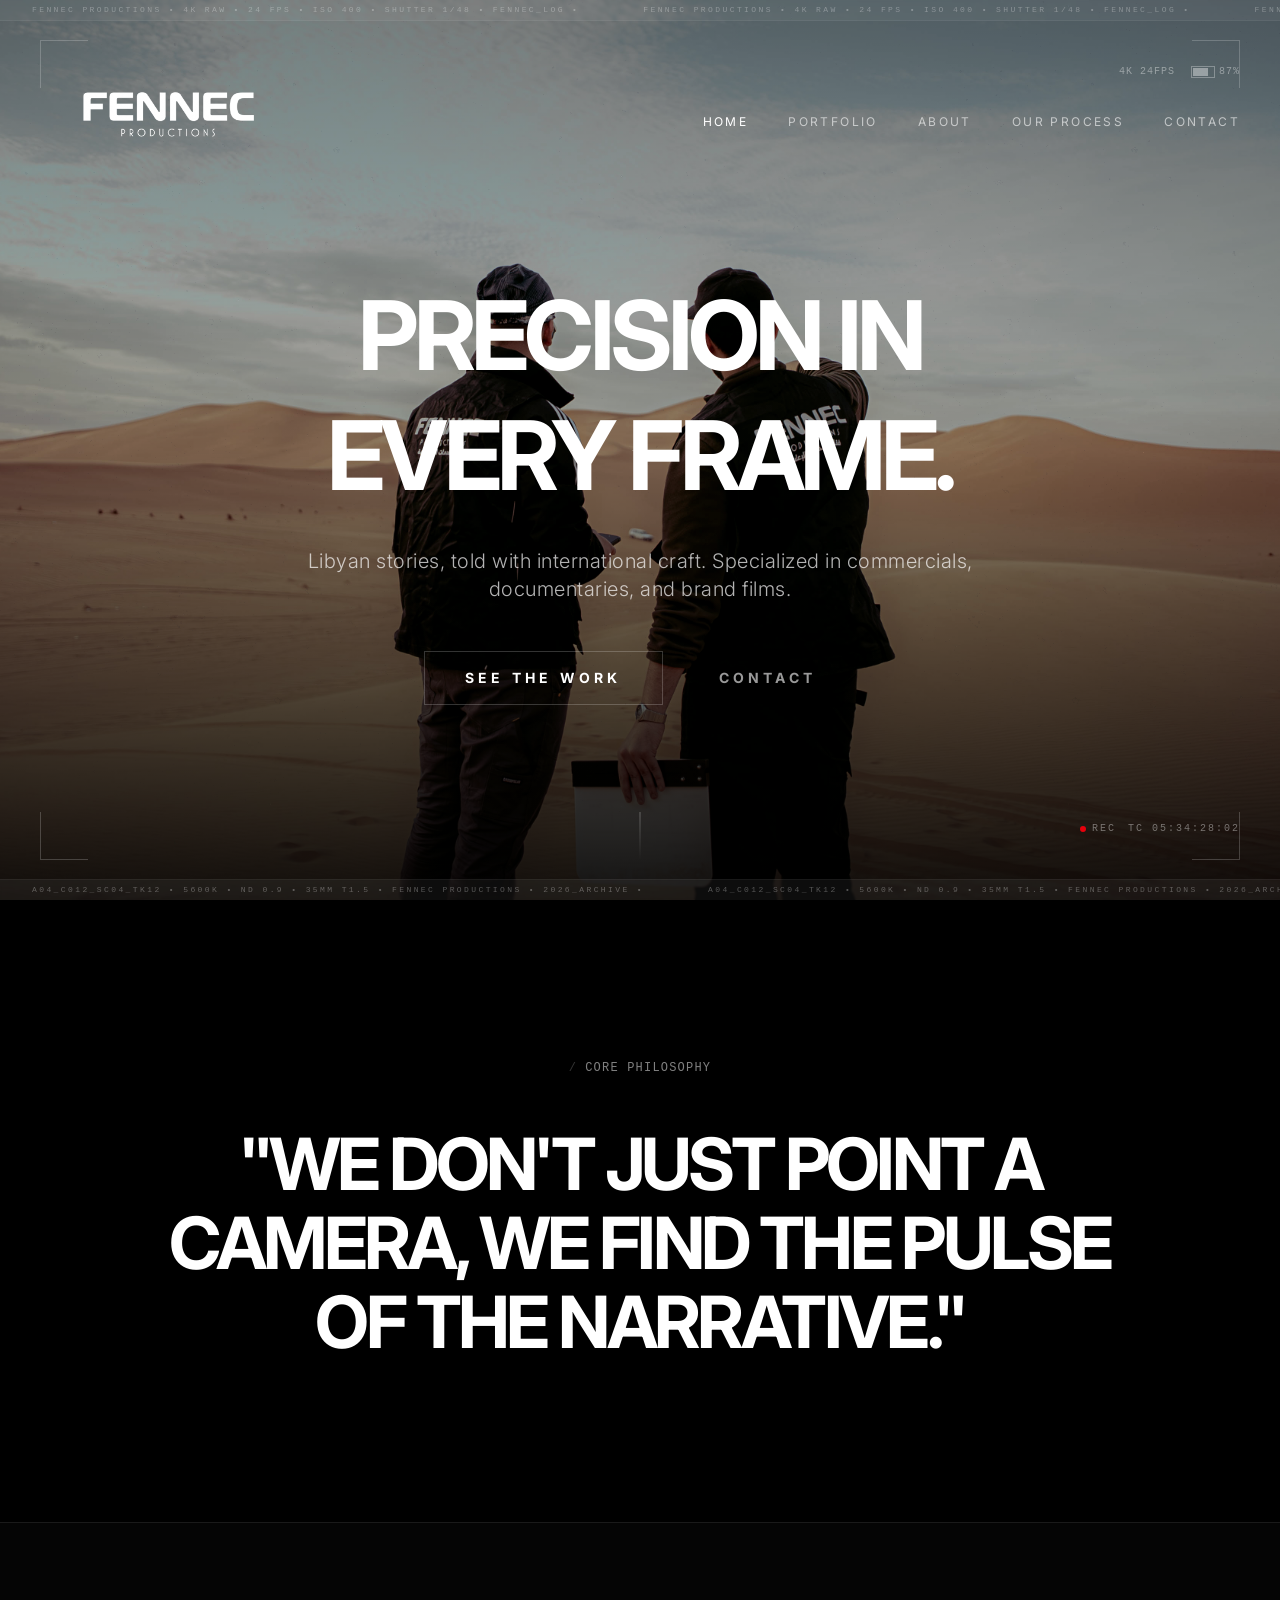
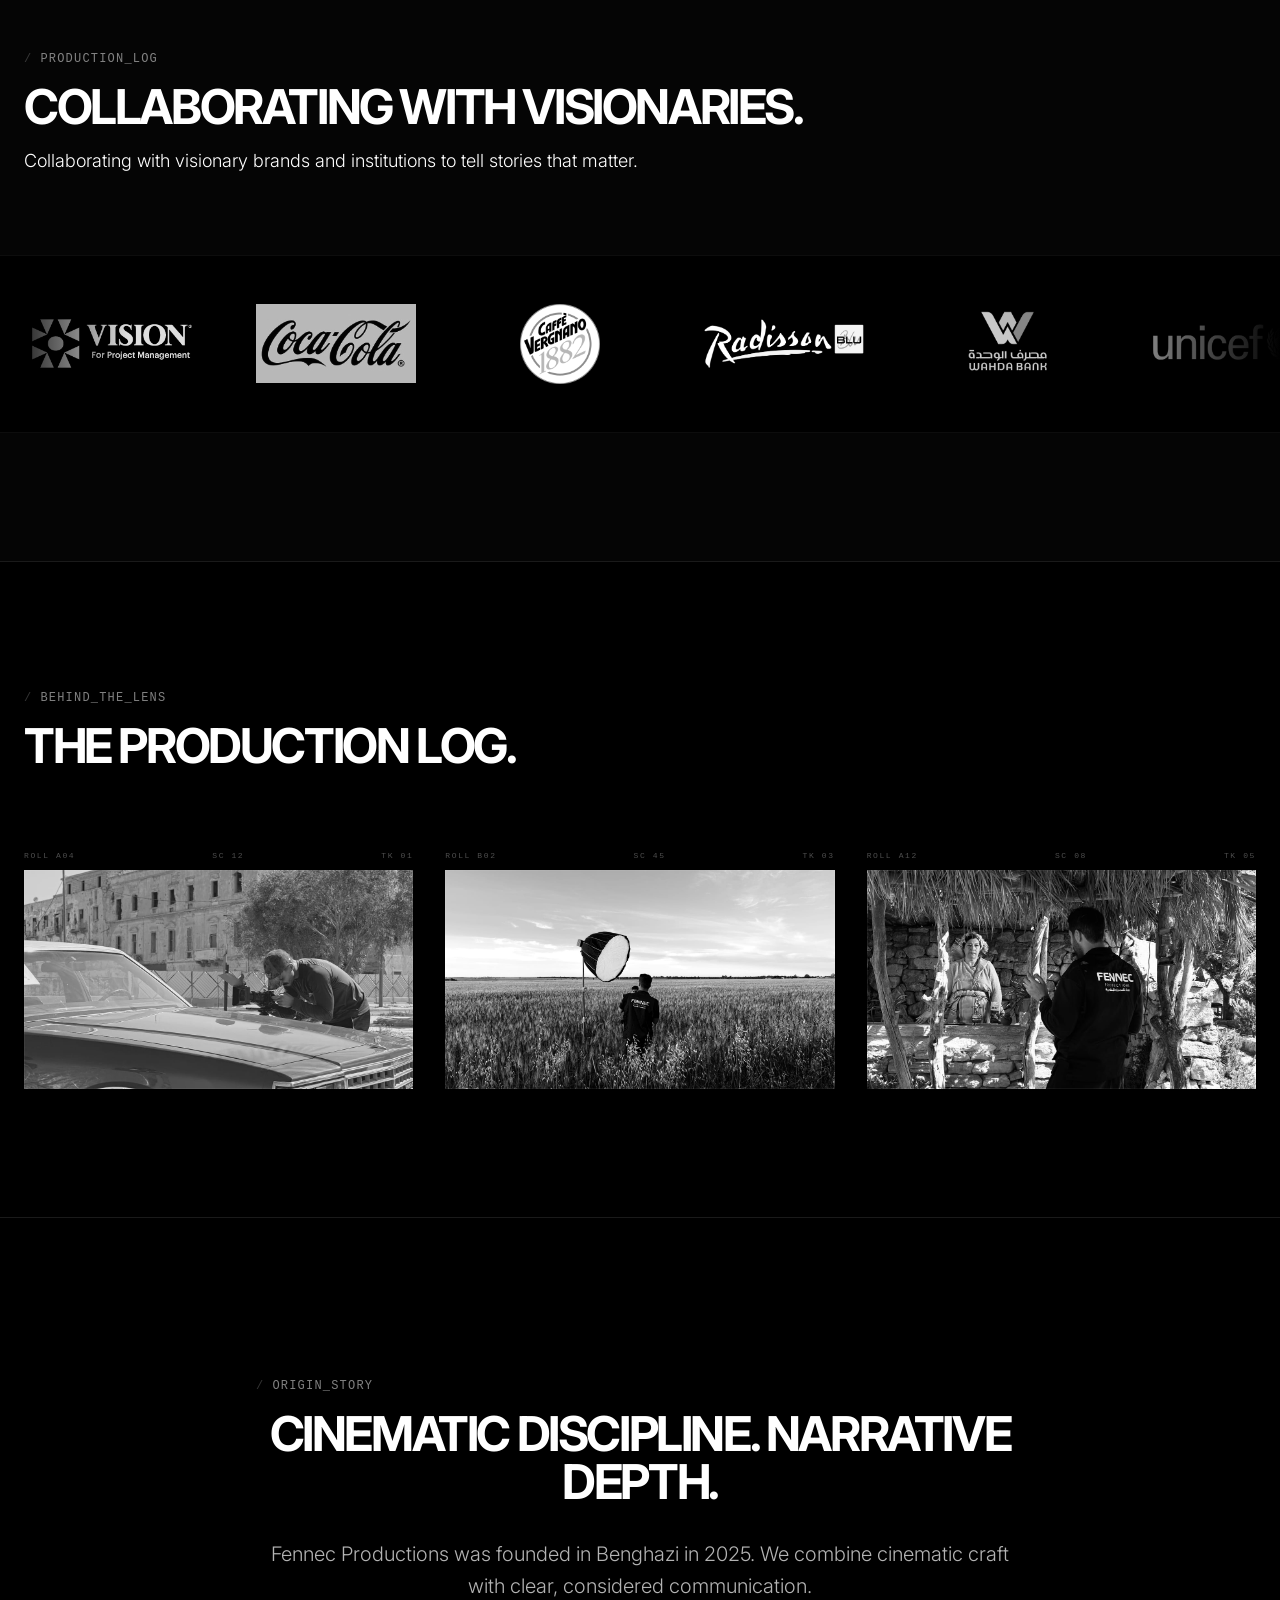
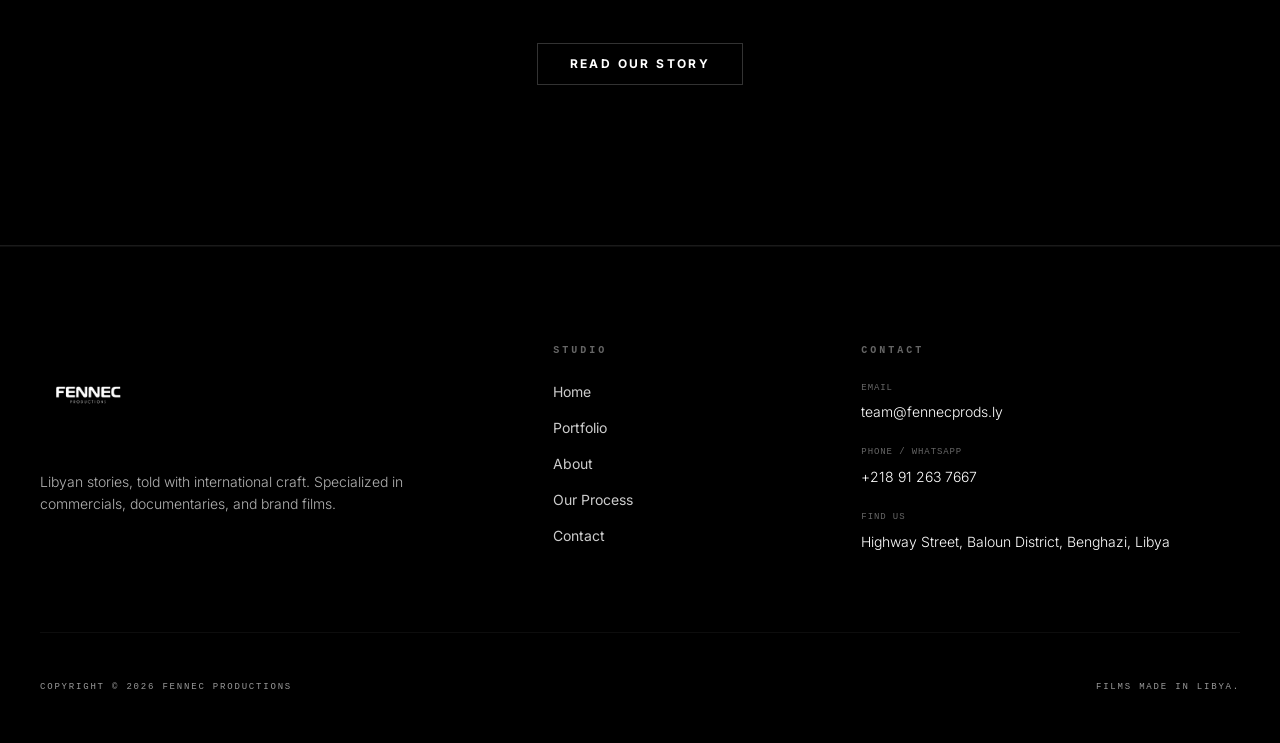
==== commit 2f0c88a2: "Updates" ====
--- a/index.html
+++ b/index.html
@@ -42,8 +42,8 @@
     <link rel="preload" as="image" href="./images/hero-bg.jpg" fetchpriority="high" />
     <!-- Preload logo for LCP -->
     <link rel="preload" as="image" href="./images/logo.png" />
-    <script type="module" crossorigin src="/assets/index-k7ecMzWP.js"></script>
-    <link rel="stylesheet" crossorigin href="/assets/index-DZzx7PWa.css">
+    <script type="module" crossorigin src="./assets/index-BRdX3J0H.js"></script>
+    <link rel="stylesheet" crossorigin href="./assets/index-B7LJQoaH.css">
   </head>
   <body>
     <div id="root"></div>
--- a/assets/index-B7LJQoaH.css
+++ b/assets/index-B7LJQoaH.css
@@ -0,0 +1 @@
+/*! tailwindcss v4.3.0 | MIT License | https://tailwindcss.com */@layer properties{@supports (((-webkit-hyphens:none)) and (not (margin-trim:inline))) or ((-moz-orient:inline) and (not (color:rgb(from red r g b)))){*,:before,:after,::backdrop{--tw-translate-x:0;--tw-translate-y:0;--tw-translate-z:0;--tw-rotate-x:initial;--tw-rotate-y:initial;--tw-rotate-z:initial;--tw-skew-x:initial;--tw-skew-y:initial;--tw-space-y-reverse:0;--tw-border-style:solid;--tw-gradient-position:initial;--tw-gradient-from:#0000;--tw-gradient-via:#0000;--tw-gradient-to:#0000;--tw-gradient-stops:initial;--tw-gradient-via-stops:initial;--tw-gradient-from-position:0%;--tw-gradient-via-position:50%;--tw-gradient-to-position:100%;--tw-leading:initial;--tw-font-weight:initial;--tw-tracking:initial;--tw-ordinal:initial;--tw-slashed-zero:initial;--tw-numeric-figure:initial;--tw-numeric-spacing:initial;--tw-numeric-fraction:initial;--tw-shadow:0 0 #0000;--tw-shadow-color:initial;--tw-shadow-alpha:100%;--tw-inset-shadow:0 0 #0000;--tw-inset-shadow-color:initial;--tw-inset-shadow-alpha:100%;--tw-ring-color:initial;--tw-ring-shadow:0 0 #0000;--tw-inset-ring-color:initial;--tw-inset-ring-shadow:0 0 #0000;--tw-ring-inset:initial;--tw-ring-offset-width:0px;--tw-ring-offset-color:#fff;--tw-ring-offset-shadow:0 0 #0000;--tw-blur:initial;--tw-brightness:initial;--tw-contrast:initial;--tw-grayscale:initial;--tw-hue-rotate:initial;--tw-invert:initial;--tw-opacity:initial;--tw-saturate:initial;--tw-sepia:initial;--tw-drop-shadow:initial;--tw-drop-shadow-color:initial;--tw-drop-shadow-alpha:100%;--tw-drop-shadow-size:initial;--tw-backdrop-blur:initial;--tw-backdrop-brightness:initial;--tw-backdrop-contrast:initial;--tw-backdrop-grayscale:initial;--tw-backdrop-hue-rotate:initial;--tw-backdrop-invert:initial;--tw-backdrop-opacity:initial;--tw-backdrop-saturate:initial;--tw-backdrop-sepia:initial;--tw-duration:initial;--tw-ease:initial;--tw-scale-x:1;--tw-scale-y:1;--tw-scale-z:1}}}@layer theme{:root,:host{--font-sans:"Inter", "Helvetica Neue", Helvetica, Arial, sans-serif;--font-mono:ui-monospace, SFMono-Regular, Menlo, Monaco, Consolas, "Liberation Mono", "Courier New", monospace;--color-red-600:oklch(57.7% .245 27.325);--color-gray-300:oklch(87.2% .01 258.338);--color-gray-800:#141414;--color-gray-900:#1a1a1a;--color-black:#000;--color-white:#fff;--spacing:.25rem;--container-sm:24rem;--container-md:28rem;--container-xl:36rem;--container-2xl:42rem;--container-3xl:48rem;--container-4xl:56rem;--container-5xl:64rem;--container-7xl:80rem;--text-xs:.75rem;--text-xs--line-height:calc(1 / .75);--text-sm:.875rem;--text-sm--line-height:calc(1.25 / .875);--text-base:1rem;--text-base--line-height: 1.5 ;--text-lg:1.125rem;--text-lg--line-height:calc(1.75 / 1.125);--text-xl:1.25rem;--text-xl--line-height:calc(1.75 / 1.25);--text-2xl:1.5rem;--text-2xl--line-height:calc(2 / 1.5);--text-3xl:1.875rem;--text-3xl--line-height: 1.2 ;--text-4xl:2.25rem;--text-4xl--line-height:calc(2.5 / 2.25);--text-5xl:3rem;--text-5xl--line-height:1;--text-6xl:3.75rem;--text-6xl--line-height:1;--text-7xl:4.5rem;--text-7xl--line-height:1;--text-8xl:6rem;--text-8xl--line-height:1;--font-weight-light:300;--font-weight-medium:500;--font-weight-bold:700;--tracking-tighter:-.05em;--tracking-normal:0em;--tracking-wide:.025em;--tracking-wider:.05em;--tracking-widest:.1em;--leading-tight:1.25;--leading-relaxed:1.625;--radius-sm:.25rem;--ease-in:cubic-bezier(.4, 0, 1, 1);--ease-out:cubic-bezier(0, 0, .2, 1);--ease-in-out:cubic-bezier(.4, 0, .2, 1);--animate-spin:spin 1s linear infinite;--animate-pulse:pulse 2s cubic-bezier(.4, 0, .6, 1) infinite;--blur-sm:8px;--blur-md:12px;--aspect-video:16 / 9;--default-transition-duration:.15s;--default-transition-timing-function:cubic-bezier(.4, 0, .2, 1);--default-font-family:var(--font-sans);--default-mono-font-family:var(--font-mono)}}@layer base{*,:after,:before,::backdrop{box-sizing:border-box;border:0 solid;margin:0;padding:0}::file-selector-button{box-sizing:border-box;border:0 solid;margin:0;padding:0}html,:host{-webkit-text-size-adjust:100%;-moz-tab-size:4;tab-size:4;line-height:1.5;font-family:var(--default-font-family,ui-sans-serif, system-ui, sans-serif, "Apple Color Emoji", "Segoe UI Emoji", "Segoe UI Symbol", "Noto Color Emoji");font-feature-settings:var(--default-font-feature-settings,normal);font-variation-settings:var(--default-font-variation-settings,normal);-webkit-tap-highlight-color:transparent}hr{height:0;color:inherit;border-top-width:1px}abbr:where([title]){-webkit-text-decoration:underline dotted;text-decoration:underline dotted}h1,h2,h3,h4,h5,h6{font-size:inherit;font-weight:inherit}a{color:inherit;-webkit-text-decoration:inherit;text-decoration:inherit}b,strong{font-weight:bolder}code,kbd,samp,pre{font-family:var(--default-mono-font-family,ui-monospace, SFMono-Regular, Menlo, Monaco, Consolas, "Liberation Mono", "Courier New", monospace);font-feature-settings:var(--default-mono-font-feature-settings,normal);font-variation-settings:var(--default-mono-font-variation-settings,normal);font-size:1em}small{font-size:80%}sub,sup{vertical-align:baseline;font-size:75%;line-height:0;position:relative}sub{bottom:-.25em}sup{top:-.5em}table{text-indent:0;border-color:inherit;border-collapse:collapse}:-moz-focusring{outline:auto}progress{vertical-align:baseline}summary{display:list-item}ol,ul,menu{list-style:none}img,svg,video,canvas,audio,iframe,embed,object{vertical-align:middle;display:block}img,video{max-width:100%;height:auto}button,input,select,optgroup,textarea{font:inherit;font-feature-settings:inherit;font-variation-settings:inherit;letter-spacing:inherit;color:inherit;opacity:1;background-color:#0000;border-radius:0}::file-selector-button{font:inherit;font-feature-settings:inherit;font-variation-settings:inherit;letter-spacing:inherit;color:inherit;opacity:1;background-color:#0000;border-radius:0}:where(select:is([multiple],[size])) optgroup{font-weight:bolder}:where(select:is([multiple],[size])) optgroup option{padding-inline-start:20px}::file-selector-button{margin-inline-end:4px}::placeholder{opacity:1}@supports (not ((-webkit-appearance:-apple-pay-button))) or (contain-intrinsic-size:1px){::placeholder{color:currentColor}@supports (color:color-mix(in lab,red,red)){::placeholder{color:color-mix(in oklab,currentcolor 50%,transparent)}}}textarea{resize:vertical}::-webkit-search-decoration{-webkit-appearance:none}::-webkit-date-and-time-value{min-height:1lh;text-align:inherit}::-webkit-datetime-edit{display:inline-flex}::-webkit-datetime-edit-fields-wrapper{padding:0}::-webkit-datetime-edit{padding-block:0}::-webkit-datetime-edit-year-field{padding-block:0}::-webkit-datetime-edit-month-field{padding-block:0}::-webkit-datetime-edit-day-field{padding-block:0}::-webkit-datetime-edit-hour-field{padding-block:0}::-webkit-datetime-edit-minute-field{padding-block:0}::-webkit-datetime-edit-second-field{padding-block:0}::-webkit-datetime-edit-millisecond-field{padding-block:0}::-webkit-datetime-edit-meridiem-field{padding-block:0}::-webkit-calendar-picker-indicator{line-height:1}:-moz-ui-invalid{box-shadow:none}button,input:where([type=button],[type=reset],[type=submit]){-webkit-appearance:button;-moz-appearance:button;appearance:button}::file-selector-button{-webkit-appearance:button;-moz-appearance:button;appearance:button}::-webkit-inner-spin-button{height:auto}::-webkit-outer-spin-button{height:auto}[hidden]:where(:not([hidden=until-found])){display:none!important}body{background-color:var(--color-black);color:var(--color-white)}body ::selection{background-color:var(--color-white)}body::selection{background-color:var(--color-white)}body ::selection{color:var(--color-black)}body::selection{color:var(--color-black)}body{font-variant-ligatures:none;-webkit-font-smoothing:antialiased}h1,h2,h3,h4,h5,h6{--tw-font-weight:var(--font-weight-bold);font-weight:var(--font-weight-bold);--tw-tracking:var(--tracking-tighter);letter-spacing:var(--tracking-tighter);text-transform:uppercase}::-webkit-scrollbar{width:6px}::-webkit-scrollbar-track{background:#000}::-webkit-scrollbar-thumb{background:#1a1a1a}}@layer components;@layer utilities{.pointer-events-none{pointer-events:none}.visible{visibility:visible}.absolute{position:absolute}.fixed{position:fixed}.relative{position:relative}.static{position:static}.sticky{position:sticky}.inset-0{inset:calc(var(--spacing) * 0)}.top-0{top:calc(var(--spacing) * 0)}.top-1\/2{top:50%}.top-4{top:calc(var(--spacing) * 4)}.top-8{top:calc(var(--spacing) * 8)}.top-10{top:calc(var(--spacing) * 10)}.top-12{top:calc(var(--spacing) * 12)}.right-0{right:calc(var(--spacing) * 0)}.right-4{right:calc(var(--spacing) * 4)}.right-6{right:calc(var(--spacing) * 6)}.right-8{right:calc(var(--spacing) * 8)}.right-10{right:calc(var(--spacing) * 10)}.bottom-0{bottom:calc(var(--spacing) * 0)}.bottom-4{bottom:calc(var(--spacing) * 4)}.bottom-10{bottom:calc(var(--spacing) * 10)}.bottom-12{bottom:calc(var(--spacing) * 12)}.left-0{left:calc(var(--spacing) * 0)}.left-1\/2{left:50%}.left-4{left:calc(var(--spacing) * 4)}.left-10{left:calc(var(--spacing) * 10)}.left-\[3\.25rem\]{left:3.25rem}.z-0{z-index:0}.z-10{z-index:10}.z-20{z-index:20}.z-30{z-index:30}.z-40{z-index:40}.z-50{z-index:50}.z-\[60\]{z-index:60}.z-\[70\]{z-index:70}.z-\[80\]{z-index:80}.z-\[100\]{z-index:100}.mx-10{margin-inline:calc(var(--spacing) * 10)}.mx-auto{margin-inline:auto}.-mt-4{margin-top:calc(var(--spacing) * -4)}.mt-0{margin-top:calc(var(--spacing) * 0)}.mt-1{margin-top:calc(var(--spacing) * 1)}.mt-3{margin-top:calc(var(--spacing) * 3)}.mt-6{margin-top:calc(var(--spacing) * 6)}.mt-8{margin-top:calc(var(--spacing) * 8)}.mt-10{margin-top:calc(var(--spacing) * 10)}.mb-2{margin-bottom:calc(var(--spacing) * 2)}.mb-3{margin-bottom:calc(var(--spacing) * 3)}.mb-4{margin-bottom:calc(var(--spacing) * 4)}.mb-5{margin-bottom:calc(var(--spacing) * 5)}.mb-6{margin-bottom:calc(var(--spacing) * 6)}.mb-8{margin-bottom:calc(var(--spacing) * 8)}.mb-10{margin-bottom:calc(var(--spacing) * 10)}.mb-12{margin-bottom:calc(var(--spacing) * 12)}.mb-16{margin-bottom:calc(var(--spacing) * 16)}.mb-20{margin-bottom:calc(var(--spacing) * 20)}.ml-0\.5{margin-left:calc(var(--spacing) * .5)}.ml-4{margin-left:calc(var(--spacing) * 4)}.block{display:block}.contents{display:contents}.flex{display:flex}.grid{display:grid}.hidden{display:none}.inline{display:inline}.inline-block{display:inline-block}.inline-flex{display:inline-flex}.aspect-\[4\/5\]{aspect-ratio:4/5}.aspect-video{aspect-ratio:var(--aspect-video)}.h-1\.5{height:calc(var(--spacing) * 1.5)}.h-2{height:calc(var(--spacing) * 2)}.h-2\.5{height:calc(var(--spacing) * 2.5)}.h-3{height:calc(var(--spacing) * 3)}.h-4{height:calc(var(--spacing) * 4)}.h-8{height:calc(var(--spacing) * 8)}.h-12{height:calc(var(--spacing) * 12)}.h-24{height:calc(var(--spacing) * 24)}.h-32{height:calc(var(--spacing) * 32)}.h-36{height:calc(var(--spacing) * 36)}.h-\[1px\]{height:1px}.h-\[100dvh\]{height:100dvh}.h-auto{height:auto}.h-full{height:100%}.max-h-0{max-height:calc(var(--spacing) * 0)}.max-h-16{max-height:calc(var(--spacing) * 16)}.max-h-40{max-height:calc(var(--spacing) * 40)}.min-h-\[40vh\]{min-height:40vh}.min-h-screen{min-height:100vh}.w-0{width:calc(var(--spacing) * 0)}.w-1\.5{width:calc(var(--spacing) * 1.5)}.w-2{width:calc(var(--spacing) * 2)}.w-3{width:calc(var(--spacing) * 3)}.w-3\/4{width:75%}.w-4{width:calc(var(--spacing) * 4)}.w-5{width:calc(var(--spacing) * 5)}.w-8{width:calc(var(--spacing) * 8)}.w-12{width:calc(var(--spacing) * 12)}.w-24{width:calc(var(--spacing) * 24)}.w-32{width:calc(var(--spacing) * 32)}.w-40{width:calc(var(--spacing) * 40)}.w-\[1px\]{width:1px}.w-auto{width:auto}.w-fit{width:fit-content}.w-full{width:100%}.w-px{width:1px}.max-w-2xl{max-width:var(--container-2xl)}.max-w-3xl{max-width:var(--container-3xl)}.max-w-4xl{max-width:var(--container-4xl)}.max-w-5xl{max-width:var(--container-5xl)}.max-w-7xl{max-width:var(--container-7xl)}.max-w-sm{max-width:var(--container-sm)}.max-w-xl{max-width:var(--container-xl)}.flex-1{flex:1}.flex-shrink-0{flex-shrink:0}.flex-grow{flex-grow:1}.-translate-x-1\/2{--tw-translate-x: -50% ;translate:var(--tw-translate-x) var(--tw-translate-y)}.-translate-y-1\/2{--tw-translate-y: -50% ;translate:var(--tw-translate-x) var(--tw-translate-y)}.rotate-90{rotate:90deg}.transform{transform:var(--tw-rotate-x,) var(--tw-rotate-y,) var(--tw-rotate-z,) var(--tw-skew-x,) var(--tw-skew-y,)}.animate-pulse{animation:var(--animate-pulse)}.animate-spin{animation:var(--animate-spin)}.cursor-pointer{cursor:pointer}.resize{resize:both}.resize-none{resize:none}.grid-cols-1{grid-template-columns:repeat(1,minmax(0,1fr))}.flex-col{flex-direction:column}.items-center{align-items:center}.items-end{align-items:flex-end}.items-start{align-items:flex-start}.justify-between{justify-content:space-between}.justify-center{justify-content:center}.justify-end{justify-content:flex-end}.gap-0{gap:calc(var(--spacing) * 0)}.gap-1{gap:calc(var(--spacing) * 1)}.gap-1\.5{gap:calc(var(--spacing) * 1.5)}.gap-2{gap:calc(var(--spacing) * 2)}.gap-3{gap:calc(var(--spacing) * 3)}.gap-4{gap:calc(var(--spacing) * 4)}.gap-6{gap:calc(var(--spacing) * 6)}.gap-8{gap:calc(var(--spacing) * 8)}.gap-10{gap:calc(var(--spacing) * 10)}.gap-12{gap:calc(var(--spacing) * 12)}:where(.space-y-1>:not(:last-child)){--tw-space-y-reverse:0;margin-block-start:calc(calc(var(--spacing) * 1) * var(--tw-space-y-reverse));margin-block-end:calc(calc(var(--spacing) * 1) * calc(1 - var(--tw-space-y-reverse)))}:where(.space-y-2>:not(:last-child)){--tw-space-y-reverse:0;margin-block-start:calc(calc(var(--spacing) * 2) * var(--tw-space-y-reverse));margin-block-end:calc(calc(var(--spacing) * 2) * calc(1 - var(--tw-space-y-reverse)))}:where(.space-y-4>:not(:last-child)){--tw-space-y-reverse:0;margin-block-start:calc(calc(var(--spacing) * 4) * var(--tw-space-y-reverse));margin-block-end:calc(calc(var(--spacing) * 4) * calc(1 - var(--tw-space-y-reverse)))}:where(.space-y-6>:not(:last-child)){--tw-space-y-reverse:0;margin-block-start:calc(calc(var(--spacing) * 6) * var(--tw-space-y-reverse));margin-block-end:calc(calc(var(--spacing) * 6) * calc(1 - var(--tw-space-y-reverse)))}:where(.space-y-8>:not(:last-child)){--tw-space-y-reverse:0;margin-block-start:calc(calc(var(--spacing) * 8) * var(--tw-space-y-reverse));margin-block-end:calc(calc(var(--spacing) * 8) * calc(1 - var(--tw-space-y-reverse)))}:where(.space-y-12>:not(:last-child)){--tw-space-y-reverse:0;margin-block-start:calc(calc(var(--spacing) * 12) * var(--tw-space-y-reverse));margin-block-end:calc(calc(var(--spacing) * 12) * calc(1 - var(--tw-space-y-reverse)))}.self-center{align-self:center}.overflow-hidden{overflow:hidden}.overflow-x-hidden{overflow-x:hidden}.rounded-full{border-radius:3.40282e38px}.rounded-sm{border-radius:var(--radius-sm)}.border{border-style:var(--tw-border-style);border-width:1px}.border-2{border-style:var(--tw-border-style);border-width:2px}.border-y{border-block-style:var(--tw-border-style);border-block-width:1px}.border-t{border-top-style:var(--tw-border-style);border-top-width:1px}.border-r{border-right-style:var(--tw-border-style);border-right-width:1px}.border-b{border-bottom-style:var(--tw-border-style);border-bottom-width:1px}.border-l{border-left-style:var(--tw-border-style);border-left-width:1px}.border-gray-800{border-color:var(--color-gray-800)}.border-gray-900{border-color:var(--color-gray-900)}.border-white{border-color:var(--color-white)}.border-white\/5{border-color:#ffffff0d}@supports (color:color-mix(in lab,red,red)){.border-white\/5{border-color:color-mix(in oklab,var(--color-white) 5%,transparent)}}.border-white\/10{border-color:#ffffff1a}@supports (color:color-mix(in lab,red,red)){.border-white\/10{border-color:color-mix(in oklab,var(--color-white) 10%,transparent)}}.border-white\/20{border-color:#fff3}@supports (color:color-mix(in lab,red,red)){.border-white\/20{border-color:color-mix(in oklab,var(--color-white) 20%,transparent)}}.border-white\/30{border-color:#ffffff4d}@supports (color:color-mix(in lab,red,red)){.border-white\/30{border-color:color-mix(in oklab,var(--color-white) 30%,transparent)}}.border-t-white{border-top-color:var(--color-white)}.bg-\[\#050505\]{background-color:#050505}.bg-black{background-color:var(--color-black)}.bg-black\/20{background-color:#0003}@supports (color:color-mix(in lab,red,red)){.bg-black\/20{background-color:color-mix(in oklab,var(--color-black) 20%,transparent)}}.bg-black\/70{background-color:#000000b3}@supports (color:color-mix(in lab,red,red)){.bg-black\/70{background-color:color-mix(in oklab,var(--color-black) 70%,transparent)}}.bg-black\/80{background-color:#000c}@supports (color:color-mix(in lab,red,red)){.bg-black\/80{background-color:color-mix(in oklab,var(--color-black) 80%,transparent)}}.bg-black\/95{background-color:#000000f2}@supports (color:color-mix(in lab,red,red)){.bg-black\/95{background-color:color-mix(in oklab,var(--color-black) 95%,transparent)}}.bg-gray-900{background-color:var(--color-gray-900)}.bg-red-600{background-color:var(--color-red-600)}.bg-transparent{background-color:#0000}.bg-white{background-color:var(--color-white)}.bg-white\/5{background-color:#ffffff0d}@supports (color:color-mix(in lab,red,red)){.bg-white\/5{background-color:color-mix(in oklab,var(--color-white) 5%,transparent)}}.bg-white\/10{background-color:#ffffff1a}@supports (color:color-mix(in lab,red,red)){.bg-white\/10{background-color:color-mix(in oklab,var(--color-white) 10%,transparent)}}.bg-white\/20{background-color:#fff3}@supports (color:color-mix(in lab,red,red)){.bg-white\/20{background-color:color-mix(in oklab,var(--color-white) 20%,transparent)}}.bg-white\/40{background-color:#fff6}@supports (color:color-mix(in lab,red,red)){.bg-white\/40{background-color:color-mix(in oklab,var(--color-white) 40%,transparent)}}.bg-gradient-to-b{--tw-gradient-position:to bottom in oklab;background-image:linear-gradient(var(--tw-gradient-stops))}.bg-gradient-to-l{--tw-gradient-position:to left in oklab;background-image:linear-gradient(var(--tw-gradient-stops))}.bg-gradient-to-r{--tw-gradient-position:to right in oklab;background-image:linear-gradient(var(--tw-gradient-stops))}.bg-gradient-to-t{--tw-gradient-position:to top in oklab;background-image:linear-gradient(var(--tw-gradient-stops))}.from-black{--tw-gradient-from:var(--color-black);--tw-gradient-stops:var(--tw-gradient-via-stops,var(--tw-gradient-position), var(--tw-gradient-from) var(--tw-gradient-from-position), var(--tw-gradient-to) var(--tw-gradient-to-position))}.from-black\/40{--tw-gradient-from:#0006}@supports (color:color-mix(in lab,red,red)){.from-black\/40{--tw-gradient-from:color-mix(in oklab, var(--color-black) 40%, transparent)}}.from-black\/40{--tw-gradient-stops:var(--tw-gradient-via-stops,var(--tw-gradient-position), var(--tw-gradient-from) var(--tw-gradient-from-position), var(--tw-gradient-to) var(--tw-gradient-to-position))}.from-black\/70{--tw-gradient-from:#000000b3}@supports (color:color-mix(in lab,red,red)){.from-black\/70{--tw-gradient-from:color-mix(in oklab, var(--color-black) 70%, transparent)}}.from-black\/70{--tw-gradient-stops:var(--tw-gradient-via-stops,var(--tw-gradient-position), var(--tw-gradient-from) var(--tw-gradient-from-position), var(--tw-gradient-to) var(--tw-gradient-to-position))}.from-black\/80{--tw-gradient-from:#000c}@supports (color:color-mix(in lab,red,red)){.from-black\/80{--tw-gradient-from:color-mix(in oklab, var(--color-black) 80%, transparent)}}.from-black\/80{--tw-gradient-stops:var(--tw-gradient-via-stops,var(--tw-gradient-position), var(--tw-gradient-from) var(--tw-gradient-from-position), var(--tw-gradient-to) var(--tw-gradient-to-position))}.from-black\/90{--tw-gradient-from:#000000e6}@supports (color:color-mix(in lab,red,red)){.from-black\/90{--tw-gradient-from:color-mix(in oklab, var(--color-black) 90%, transparent)}}.from-black\/90{--tw-gradient-stops:var(--tw-gradient-via-stops,var(--tw-gradient-position), var(--tw-gradient-from) var(--tw-gradient-from-position), var(--tw-gradient-to) var(--tw-gradient-to-position))}.from-white\/30{--tw-gradient-from:#ffffff4d}@supports (color:color-mix(in lab,red,red)){.from-white\/30{--tw-gradient-from:color-mix(in oklab, var(--color-white) 30%, transparent)}}.from-white\/30{--tw-gradient-stops:var(--tw-gradient-via-stops,var(--tw-gradient-position), var(--tw-gradient-from) var(--tw-gradient-from-position), var(--tw-gradient-to) var(--tw-gradient-to-position))}.via-black\/10{--tw-gradient-via:#0000001a}@supports (color:color-mix(in lab,red,red)){.via-black\/10{--tw-gradient-via:color-mix(in oklab, var(--color-black) 10%, transparent)}}.via-black\/10{--tw-gradient-via-stops:var(--tw-gradient-position), var(--tw-gradient-from) var(--tw-gradient-from-position), var(--tw-gradient-via) var(--tw-gradient-via-position), var(--tw-gradient-to) var(--tw-gradient-to-position);--tw-gradient-stops:var(--tw-gradient-via-stops)}.via-black\/30{--tw-gradient-via:#0000004d}@supports (color:color-mix(in lab,red,red)){.via-black\/30{--tw-gradient-via:color-mix(in oklab, var(--color-black) 30%, transparent)}}.via-black\/30{--tw-gradient-via-stops:var(--tw-gradient-position), var(--tw-gradient-from) var(--tw-gradient-from-position), var(--tw-gradient-via) var(--tw-gradient-via-position), var(--tw-gradient-to) var(--tw-gradient-to-position);--tw-gradient-stops:var(--tw-gradient-via-stops)}.via-white\/10{--tw-gradient-via:#ffffff1a}@supports (color:color-mix(in lab,red,red)){.via-white\/10{--tw-gradient-via:color-mix(in oklab, var(--color-white) 10%, transparent)}}.via-white\/10{--tw-gradient-via-stops:var(--tw-gradient-position), var(--tw-gradient-from) var(--tw-gradient-from-position), var(--tw-gradient-via) var(--tw-gradient-via-position), var(--tw-gradient-to) var(--tw-gradient-to-position);--tw-gradient-stops:var(--tw-gradient-via-stops)}.to-black\/50{--tw-gradient-to:#00000080}@supports (color:color-mix(in lab,red,red)){.to-black\/50{--tw-gradient-to:color-mix(in oklab, var(--color-black) 50%, transparent)}}.to-black\/50{--tw-gradient-stops:var(--tw-gradient-via-stops,var(--tw-gradient-position), var(--tw-gradient-from) var(--tw-gradient-from-position), var(--tw-gradient-to) var(--tw-gradient-to-position))}.to-black\/60{--tw-gradient-to:#0009}@supports (color:color-mix(in lab,red,red)){.to-black\/60{--tw-gradient-to:color-mix(in oklab, var(--color-black) 60%, transparent)}}.to-black\/60{--tw-gradient-stops:var(--tw-gradient-via-stops,var(--tw-gradient-position), var(--tw-gradient-from) var(--tw-gradient-from-position), var(--tw-gradient-to) var(--tw-gradient-to-position))}.to-transparent{--tw-gradient-to:transparent;--tw-gradient-stops:var(--tw-gradient-via-stops,var(--tw-gradient-position), var(--tw-gradient-from) var(--tw-gradient-from-position), var(--tw-gradient-to) var(--tw-gradient-to-position))}.object-contain{object-fit:contain}.object-cover{object-fit:cover}.p-2{padding:calc(var(--spacing) * 2)}.p-4{padding:calc(var(--spacing) * 4)}.p-6{padding:calc(var(--spacing) * 6)}.p-\[1px\]{padding:1px}.px-2{padding-inline:calc(var(--spacing) * 2)}.px-4{padding-inline:calc(var(--spacing) * 4)}.px-6{padding-inline:calc(var(--spacing) * 6)}.px-8{padding-inline:calc(var(--spacing) * 8)}.px-10{padding-inline:calc(var(--spacing) * 10)}.py-0\.5{padding-block:calc(var(--spacing) * .5)}.py-1{padding-block:calc(var(--spacing) * 1)}.py-2{padding-block:calc(var(--spacing) * 2)}.py-3{padding-block:calc(var(--spacing) * 3)}.py-4{padding-block:calc(var(--spacing) * 4)}.py-6{padding-block:calc(var(--spacing) * 6)}.py-10{padding-block:calc(var(--spacing) * 10)}.py-12{padding-block:calc(var(--spacing) * 12)}.py-16{padding-block:calc(var(--spacing) * 16)}.py-20{padding-block:calc(var(--spacing) * 20)}.py-24{padding-block:calc(var(--spacing) * 24)}.py-32{padding-block:calc(var(--spacing) * 32)}.pt-4{padding-top:calc(var(--spacing) * 4)}.pt-6{padding-top:calc(var(--spacing) * 6)}.pt-10{padding-top:calc(var(--spacing) * 10)}.pt-12{padding-top:calc(var(--spacing) * 12)}.pt-20{padding-top:calc(var(--spacing) * 20)}.pt-24{padding-top:calc(var(--spacing) * 24)}.pb-2{padding-bottom:calc(var(--spacing) * 2)}.pb-12{padding-bottom:calc(var(--spacing) * 12)}.pl-2{padding-left:calc(var(--spacing) * 2)}.text-center{text-align:center}.text-right{text-align:right}.font-mono{font-family:var(--font-mono)}.font-sans{font-family:var(--font-sans)}.text-2xl{font-size:var(--text-2xl);line-height:var(--tw-leading,var(--text-2xl--line-height))}.text-3xl{font-size:var(--text-3xl);line-height:var(--tw-leading,var(--text-3xl--line-height))}.text-4xl{font-size:var(--text-4xl);line-height:var(--tw-leading,var(--text-4xl--line-height))}.text-base{font-size:var(--text-base);line-height:var(--tw-leading,var(--text-base--line-height))}.text-lg{font-size:var(--text-lg);line-height:var(--tw-leading,var(--text-lg--line-height))}.text-sm{font-size:var(--text-sm);line-height:var(--tw-leading,var(--text-sm--line-height))}.text-xl{font-size:var(--text-xl);line-height:var(--tw-leading,var(--text-xl--line-height))}.text-xs{font-size:var(--text-xs);line-height:var(--tw-leading,var(--text-xs--line-height))}.text-\[8px\]{font-size:8px}.text-\[9px\]{font-size:9px}.text-\[10px\]{font-size:10px}.leading-\[1\.1\]{--tw-leading:1.1;line-height:1.1}.leading-relaxed{--tw-leading:var(--leading-relaxed);line-height:var(--leading-relaxed)}.leading-tight{--tw-leading:var(--leading-tight);line-height:var(--leading-tight)}.font-bold{--tw-font-weight:var(--font-weight-bold);font-weight:var(--font-weight-bold)}.font-light{--tw-font-weight:var(--font-weight-light);font-weight:var(--font-weight-light)}.font-medium{--tw-font-weight:var(--font-weight-medium);font-weight:var(--font-weight-medium)}.tracking-\[0\.2em\]{--tw-tracking:.2em;letter-spacing:.2em}.tracking-\[0\.3em\]{--tw-tracking:.3em;letter-spacing:.3em}.tracking-normal{--tw-tracking:var(--tracking-normal);letter-spacing:var(--tracking-normal)}.tracking-tighter{--tw-tracking:var(--tracking-tighter);letter-spacing:var(--tracking-tighter)}.tracking-wide{--tw-tracking:var(--tracking-wide);letter-spacing:var(--tracking-wide)}.tracking-wider{--tw-tracking:var(--tracking-wider);letter-spacing:var(--tracking-wider)}.tracking-widest{--tw-tracking:var(--tracking-widest);letter-spacing:var(--tracking-widest)}.whitespace-nowrap{white-space:nowrap}.text-black{color:var(--color-black)}.text-white{color:var(--color-white)}.text-white\/20{color:#fff3}@supports (color:color-mix(in lab,red,red)){.text-white\/20{color:color-mix(in oklab,var(--color-white) 20%,transparent)}}.text-white\/30{color:#ffffff4d}@supports (color:color-mix(in lab,red,red)){.text-white\/30{color:color-mix(in oklab,var(--color-white) 30%,transparent)}}.text-white\/40{color:#fff6}@supports (color:color-mix(in lab,red,red)){.text-white\/40{color:color-mix(in oklab,var(--color-white) 40%,transparent)}}.text-white\/50{color:#ffffff80}@supports (color:color-mix(in lab,red,red)){.text-white\/50{color:color-mix(in oklab,var(--color-white) 50%,transparent)}}.text-white\/60{color:#fff9}@supports (color:color-mix(in lab,red,red)){.text-white\/60{color:color-mix(in oklab,var(--color-white) 60%,transparent)}}.text-white\/70{color:#ffffffb3}@supports (color:color-mix(in lab,red,red)){.text-white\/70{color:color-mix(in oklab,var(--color-white) 70%,transparent)}}.text-white\/80{color:#fffc}@supports (color:color-mix(in lab,red,red)){.text-white\/80{color:color-mix(in oklab,var(--color-white) 80%,transparent)}}.text-white\/90{color:#ffffffe6}@supports (color:color-mix(in lab,red,red)){.text-white\/90{color:color-mix(in oklab,var(--color-white) 90%,transparent)}}.normal-case{text-transform:none}.uppercase{text-transform:uppercase}.italic{font-style:italic}.ordinal{--tw-ordinal:ordinal;font-variant-numeric:var(--tw-ordinal,) var(--tw-slashed-zero,) var(--tw-numeric-figure,) var(--tw-numeric-spacing,) var(--tw-numeric-fraction,)}.opacity-0{opacity:0}.opacity-20{opacity:.2}.opacity-30{opacity:.3}.opacity-40{opacity:.4}.opacity-80{opacity:.8}.opacity-90{opacity:.9}.opacity-100{opacity:1}.opacity-\[0\.05\]{opacity:.05}.mix-blend-screen{mix-blend-mode:screen}.shadow-\[0_0_8px_rgba\(220\,38\,38\,0\.8\)\]{--tw-shadow:0 0 8px var(--tw-shadow-color,#dc2626cc);box-shadow:var(--tw-inset-shadow),var(--tw-inset-ring-shadow),var(--tw-ring-offset-shadow),var(--tw-ring-shadow),var(--tw-shadow)}.blur{--tw-blur:blur(8px);filter:var(--tw-blur,) var(--tw-brightness,) var(--tw-contrast,) var(--tw-grayscale,) var(--tw-hue-rotate,) var(--tw-invert,) var(--tw-saturate,) var(--tw-sepia,) var(--tw-drop-shadow,)}.blur-sm{--tw-blur:blur(var(--blur-sm));filter:var(--tw-blur,) var(--tw-brightness,) var(--tw-contrast,) var(--tw-grayscale,) var(--tw-hue-rotate,) var(--tw-invert,) var(--tw-saturate,) var(--tw-sepia,) var(--tw-drop-shadow,)}.brightness-0{--tw-brightness:brightness(0%);filter:var(--tw-blur,) var(--tw-brightness,) var(--tw-contrast,) var(--tw-grayscale,) var(--tw-hue-rotate,) var(--tw-invert,) var(--tw-saturate,) var(--tw-sepia,) var(--tw-drop-shadow,)}.contrast-\[1\.05\]{--tw-contrast:contrast(1.05);filter:var(--tw-blur,) var(--tw-brightness,) var(--tw-contrast,) var(--tw-grayscale,) var(--tw-hue-rotate,) var(--tw-invert,) var(--tw-saturate,) var(--tw-sepia,) var(--tw-drop-shadow,)}.drop-shadow{--tw-drop-shadow-size:drop-shadow(0 1px 2px var(--tw-drop-shadow-color,#0000001a)) drop-shadow(0 1px 1px var(--tw-drop-shadow-color,#0000000f));--tw-drop-shadow:drop-shadow(0 1px 2px #0000001a) drop-shadow(0 1px 1px #0000000f);filter:var(--tw-blur,) var(--tw-brightness,) var(--tw-contrast,) var(--tw-grayscale,) var(--tw-hue-rotate,) var(--tw-invert,) var(--tw-saturate,) var(--tw-sepia,) var(--tw-drop-shadow,)}.grayscale{--tw-grayscale:grayscale(100%);filter:var(--tw-blur,) var(--tw-brightness,) var(--tw-contrast,) var(--tw-grayscale,) var(--tw-hue-rotate,) var(--tw-invert,) var(--tw-saturate,) var(--tw-sepia,) var(--tw-drop-shadow,)}.grayscale-\[20\%\]{--tw-grayscale:grayscale(20%);filter:var(--tw-blur,) var(--tw-brightness,) var(--tw-contrast,) var(--tw-grayscale,) var(--tw-hue-rotate,) var(--tw-invert,) var(--tw-saturate,) var(--tw-sepia,) var(--tw-drop-shadow,)}.invert{--tw-invert:invert(100%);filter:var(--tw-blur,) var(--tw-brightness,) var(--tw-contrast,) var(--tw-grayscale,) var(--tw-hue-rotate,) var(--tw-invert,) var(--tw-saturate,) var(--tw-sepia,) var(--tw-drop-shadow,)}.filter{filter:var(--tw-blur,) var(--tw-brightness,) var(--tw-contrast,) var(--tw-grayscale,) var(--tw-hue-rotate,) var(--tw-invert,) var(--tw-saturate,) var(--tw-sepia,) var(--tw-drop-shadow,)}.backdrop-blur-\[1px\]{--tw-backdrop-blur:blur(1px);-webkit-backdrop-filter:var(--tw-backdrop-blur,) var(--tw-backdrop-brightness,) var(--tw-backdrop-contrast,) var(--tw-backdrop-grayscale,) var(--tw-backdrop-hue-rotate,) var(--tw-backdrop-invert,) var(--tw-backdrop-opacity,) var(--tw-backdrop-saturate,) var(--tw-backdrop-sepia,);backdrop-filter:var(--tw-backdrop-blur,) var(--tw-backdrop-brightness,) var(--tw-backdrop-contrast,) var(--tw-backdrop-grayscale,) var(--tw-backdrop-hue-rotate,) var(--tw-backdrop-invert,) var(--tw-backdrop-opacity,) var(--tw-backdrop-saturate,) var(--tw-backdrop-sepia,)}.backdrop-blur-md{--tw-backdrop-blur:blur(var(--blur-md));-webkit-backdrop-filter:var(--tw-backdrop-blur,) var(--tw-backdrop-brightness,) var(--tw-backdrop-contrast,) var(--tw-backdrop-grayscale,) var(--tw-backdrop-hue-rotate,) var(--tw-backdrop-invert,) var(--tw-backdrop-opacity,) var(--tw-backdrop-saturate,) var(--tw-backdrop-sepia,);backdrop-filter:var(--tw-backdrop-blur,) var(--tw-backdrop-brightness,) var(--tw-backdrop-contrast,) var(--tw-backdrop-grayscale,) var(--tw-backdrop-hue-rotate,) var(--tw-backdrop-invert,) var(--tw-backdrop-opacity,) var(--tw-backdrop-saturate,) var(--tw-backdrop-sepia,)}.transition{transition-property:color,background-color,border-color,outline-color,text-decoration-color,fill,stroke,--tw-gradient-from,--tw-gradient-via,--tw-gradient-to,opacity,box-shadow,transform,translate,scale,rotate,filter,-webkit-backdrop-filter,backdrop-filter,display,content-visibility,overlay,pointer-events;transition-timing-function:var(--tw-ease,var(--default-transition-timing-function));transition-duration:var(--tw-duration,var(--default-transition-duration))}.transition-all{transition-property:all;transition-timing-function:var(--tw-ease,var(--default-transition-timing-function));transition-duration:var(--tw-duration,var(--default-transition-duration))}.transition-colors{transition-property:color,background-color,border-color,outline-color,text-decoration-color,fill,stroke,--tw-gradient-from,--tw-gradient-via,--tw-gradient-to;transition-timing-function:var(--tw-ease,var(--default-transition-timing-function));transition-duration:var(--tw-duration,var(--default-transition-duration))}.transition-opacity{transition-property:opacity;transition-timing-function:var(--tw-ease,var(--default-transition-timing-function));transition-duration:var(--tw-duration,var(--default-transition-duration))}.transition-transform{transition-property:transform,translate,scale,rotate;transition-timing-function:var(--tw-ease,var(--default-transition-timing-function));transition-duration:var(--tw-duration,var(--default-transition-duration))}.duration-300{--tw-duration:.3s;transition-duration:.3s}.duration-500{--tw-duration:.5s;transition-duration:.5s}.duration-700{--tw-duration:.7s;transition-duration:.7s}.duration-1000{--tw-duration:1s;transition-duration:1s}.ease-in{--tw-ease:var(--ease-in);transition-timing-function:var(--ease-in)}.ease-in-out{--tw-ease:var(--ease-in-out);transition-timing-function:var(--ease-in-out)}.ease-out{--tw-ease:var(--ease-out);transition-timing-function:var(--ease-out)}.select-none{-webkit-user-select:none;user-select:none}@media(hover:hover){.group-hover\:mt-3:is(:where(.group):hover *){margin-top:calc(var(--spacing) * 3)}.group-hover\:max-h-40:is(:where(.group):hover *){max-height:calc(var(--spacing) * 40)}.group-hover\:w-full:is(:where(.group):hover *){width:100%}.group-hover\:translate-x-1:is(:where(.group):hover *){--tw-translate-x:calc(var(--spacing) * 1);translate:var(--tw-translate-x) var(--tw-translate-y)}.group-hover\:-translate-y-1:is(:where(.group):hover *){--tw-translate-y:calc(var(--spacing) * -1);translate:var(--tw-translate-x) var(--tw-translate-y)}.group-hover\:scale-105:is(:where(.group):hover *){--tw-scale-x:105%;--tw-scale-y:105%;--tw-scale-z:105%;scale:var(--tw-scale-x) var(--tw-scale-y)}.group-hover\:border-white:is(:where(.group):hover *){border-color:var(--color-white)}.group-hover\:border-white\/10:is(:where(.group):hover *){border-color:#ffffff1a}@supports (color:color-mix(in lab,red,red)){.group-hover\:border-white\/10:is(:where(.group):hover *){border-color:color-mix(in oklab,var(--color-white) 10%,transparent)}}.group-hover\:bg-white:is(:where(.group):hover *){background-color:var(--color-white)}.group-hover\:text-black:is(:where(.group):hover *){color:var(--color-black)}.group-hover\:text-white:is(:where(.group):hover *){color:var(--color-white)}.group-hover\:text-white\/60:is(:where(.group):hover *){color:#fff9}@supports (color:color-mix(in lab,red,red)){.group-hover\:text-white\/60:is(:where(.group):hover *){color:color-mix(in oklab,var(--color-white) 60%,transparent)}}.group-hover\:text-white\/70:is(:where(.group):hover *){color:#ffffffb3}@supports (color:color-mix(in lab,red,red)){.group-hover\:text-white\/70:is(:where(.group):hover *){color:color-mix(in oklab,var(--color-white) 70%,transparent)}}.group-hover\:opacity-40:is(:where(.group):hover *){opacity:.4}.group-hover\:opacity-100:is(:where(.group):hover *){opacity:1}}.last\:border-0:last-child{border-style:var(--tw-border-style);border-width:0}@media(hover:hover){.hover\:scale-105:hover{--tw-scale-x:105%;--tw-scale-y:105%;--tw-scale-z:105%;scale:var(--tw-scale-x) var(--tw-scale-y)}.hover\:border-white:hover{border-color:var(--color-white)}.hover\:bg-white:hover{background-color:var(--color-white)}.hover\:bg-white\/90:hover{background-color:#ffffffe6}@supports (color:color-mix(in lab,red,red)){.hover\:bg-white\/90:hover{background-color:color-mix(in oklab,var(--color-white) 90%,transparent)}}.hover\:text-black:hover{color:var(--color-black)}.hover\:text-gray-300:hover{color:var(--color-gray-300)}.hover\:text-white:hover{color:var(--color-white)}.hover\:text-white\/70:hover{color:#ffffffb3}@supports (color:color-mix(in lab,red,red)){.hover\:text-white\/70:hover{color:color-mix(in oklab,var(--color-white) 70%,transparent)}}.hover\:text-white\/80:hover{color:#fffc}@supports (color:color-mix(in lab,red,red)){.hover\:text-white\/80:hover{color:color-mix(in oklab,var(--color-white) 80%,transparent)}}.hover\:opacity-100:hover{opacity:1}}.focus\:border-white\/30:focus{border-color:#ffffff4d}@supports (color:color-mix(in lab,red,red)){.focus\:border-white\/30:focus{border-color:color-mix(in oklab,var(--color-white) 30%,transparent)}}.focus\:outline-none:focus{--tw-outline-style:none;outline-style:none}@media(min-width:40rem){.sm\:top-10{top:calc(var(--spacing) * 10)}.sm\:top-16{top:calc(var(--spacing) * 16)}.sm\:right-10{right:calc(var(--spacing) * 10)}.sm\:bottom-10{bottom:calc(var(--spacing) * 10)}.sm\:bottom-16{bottom:calc(var(--spacing) * 16)}.sm\:left-10{left:calc(var(--spacing) * 10)}.sm\:inline{display:inline}.sm\:h-3{height:calc(var(--spacing) * 3)}.sm\:h-28{height:calc(var(--spacing) * 28)}.sm\:h-44{height:calc(var(--spacing) * 44)}.sm\:w-6{width:calc(var(--spacing) * 6)}.sm\:w-48{width:calc(var(--spacing) * 48)}.sm\:grid-cols-2{grid-template-columns:repeat(2,minmax(0,1fr))}.sm\:flex-row{flex-direction:row}.sm\:gap-16{gap:calc(var(--spacing) * 16)}.sm\:px-12{padding-inline:calc(var(--spacing) * 12)}.sm\:pt-20{padding-top:calc(var(--spacing) * 20)}.sm\:text-2xl{font-size:var(--text-2xl);line-height:var(--tw-leading,var(--text-2xl--line-height))}.sm\:text-5xl{font-size:var(--text-5xl);line-height:var(--tw-leading,var(--text-5xl--line-height))}.sm\:text-6xl{font-size:var(--text-6xl);line-height:var(--tw-leading,var(--text-6xl--line-height))}.sm\:text-lg{font-size:var(--text-lg);line-height:var(--tw-leading,var(--text-lg--line-height))}.sm\:text-sm{font-size:var(--text-sm);line-height:var(--tw-leading,var(--text-sm--line-height))}.sm\:text-xl{font-size:var(--text-xl);line-height:var(--tw-leading,var(--text-xl--line-height))}.sm\:text-xs{font-size:var(--text-xs);line-height:var(--tw-leading,var(--text-xs--line-height))}}@media(min-width:48rem){.md\:absolute{position:absolute}.md\:inset-x-0{inset-inline:calc(var(--spacing) * 0)}.md\:top-1\/2{top:50%}.md\:z-20{z-index:20}.md\:col-span-3{grid-column:span 3/span 3}.md\:col-span-4{grid-column:span 4/span 4}.md\:col-span-5{grid-column:span 5/span 5}.md\:mx-auto{margin-inline:auto}.md\:-mt-8{margin-top:calc(var(--spacing) * -8)}.md\:mb-0{margin-bottom:calc(var(--spacing) * 0)}.md\:mb-20{margin-bottom:calc(var(--spacing) * 20)}.md\:mb-28{margin-bottom:calc(var(--spacing) * 28)}.md\:block{display:block}.md\:flex{display:flex}.md\:hidden{display:none}.md\:h-12{height:calc(var(--spacing) * 12)}.md\:h-32{height:calc(var(--spacing) * 32)}.md\:h-52{height:calc(var(--spacing) * 52)}.md\:max-h-20{max-height:calc(var(--spacing) * 20)}.md\:w-12{width:calc(var(--spacing) * 12)}.md\:w-56{width:calc(var(--spacing) * 56)}.md\:max-w-md{max-width:var(--container-md)}.md\:-translate-y-1\/2{--tw-translate-y: -50% ;translate:var(--tw-translate-x) var(--tw-translate-y)}.md\:grid-cols-2{grid-template-columns:repeat(2,minmax(0,1fr))}.md\:grid-cols-3{grid-template-columns:repeat(3,minmax(0,1fr))}.md\:grid-cols-12{grid-template-columns:repeat(12,minmax(0,1fr))}.md\:flex-row{flex-direction:row}.md\:gap-8{gap:calc(var(--spacing) * 8)}.md\:gap-10{gap:calc(var(--spacing) * 10)}.md\:p-10{padding:calc(var(--spacing) * 10)}.md\:p-12{padding:calc(var(--spacing) * 12)}.md\:px-10{padding-inline:calc(var(--spacing) * 10)}.md\:px-20{padding-inline:calc(var(--spacing) * 20)}.md\:py-12{padding-block:calc(var(--spacing) * 12)}.md\:py-32{padding-block:calc(var(--spacing) * 32)}.md\:py-40{padding-block:calc(var(--spacing) * 40)}.md\:text-left{text-align:left}.md\:text-2xl{font-size:var(--text-2xl);line-height:var(--tw-leading,var(--text-2xl--line-height))}.md\:text-3xl{font-size:var(--text-3xl);line-height:var(--tw-leading,var(--text-3xl--line-height))}.md\:text-5xl{font-size:var(--text-5xl);line-height:var(--tw-leading,var(--text-5xl--line-height))}.md\:text-7xl{font-size:var(--text-7xl);line-height:var(--tw-leading,var(--text-7xl--line-height))}.md\:text-8xl{font-size:var(--text-8xl);line-height:var(--tw-leading,var(--text-8xl--line-height))}.md\:text-xl{font-size:var(--text-xl);line-height:var(--tw-leading,var(--text-xl--line-height))}.md\:text-\[10px\]{font-size:10px}@media(hover:hover){.md\:group-hover\:mt-3:is(:where(.group):hover *){margin-top:calc(var(--spacing) * 3)}.md\:group-hover\:max-h-40:is(:where(.group):hover *){max-height:calc(var(--spacing) * 40)}.md\:group-hover\:opacity-40:is(:where(.group):hover *){opacity:.4}.md\:group-hover\:opacity-100:is(:where(.group):hover *){opacity:1}}}@media(min-width:64rem){.lg\:mx-0{margin-inline:calc(var(--spacing) * 0)}.lg\:my-auto{margin-block:auto}.lg\:max-h-screen{max-height:100vh}.lg\:min-h-\[65vh\]{min-height:65vh}.lg\:w-1\/2{width:50%}.lg\:grid-cols-2{grid-template-columns:repeat(2,minmax(0,1fr))}.lg\:grid-cols-3{grid-template-columns:repeat(3,minmax(0,1fr))}.lg\:flex-row{flex-direction:row}.lg\:gap-20{gap:calc(var(--spacing) * 20)}.lg\:self-center{align-self:center}.lg\:rounded-sm{border-radius:var(--radius-sm)}.lg\:bg-gradient-to-l{--tw-gradient-position:to left in oklab;background-image:linear-gradient(var(--tw-gradient-stops))}}@media(min-width:80rem){.xl\:h-64{height:calc(var(--spacing) * 64)}}.ltr\:left-\[3\.25rem\]:where(:dir(ltr),[dir=ltr],[dir=ltr] *){left:3.25rem}.ltr\:ml-4:where(:dir(ltr),[dir=ltr],[dir=ltr] *){margin-left:calc(var(--spacing) * 4)}.ltr\:pl-2:where(:dir(ltr),[dir=ltr],[dir=ltr] *){padding-left:calc(var(--spacing) * 2)}.rtl\:right-\[3\.25rem\]:where(:dir(rtl),[dir=rtl],[dir=rtl] *){right:3.25rem}.rtl\:right-auto:where(:dir(rtl),[dir=rtl],[dir=rtl] *){right:auto}.rtl\:left-8:where(:dir(rtl),[dir=rtl],[dir=rtl] *){left:calc(var(--spacing) * 8)}.rtl\:mr-4:where(:dir(rtl),[dir=rtl],[dir=rtl] *){margin-right:calc(var(--spacing) * 4)}.rtl\:-scale-x-100:where(:dir(rtl),[dir=rtl],[dir=rtl] *){--tw-scale-x: -100% ;scale:var(--tw-scale-x) var(--tw-scale-y)}.rtl\:rotate-180:where(:dir(rtl),[dir=rtl],[dir=rtl] *){rotate:180deg}.rtl\:items-end:where(:dir(rtl),[dir=rtl],[dir=rtl] *){align-items:flex-end}.rtl\:pr-2:where(:dir(rtl),[dir=rtl],[dir=rtl] *){padding-right:calc(var(--spacing) * 2)}.rtl\:font-sans:where(:dir(rtl),[dir=rtl],[dir=rtl] *){font-family:var(--font-sans)}.rtl\:text-sm:where(:dir(rtl),[dir=rtl],[dir=rtl] *){font-size:var(--text-sm);line-height:var(--tw-leading,var(--text-sm--line-height))}.rtl\:leading-\[1\.4\]:where(:dir(rtl),[dir=rtl],[dir=rtl] *){--tw-leading:1.4;line-height:1.4}.rtl\:font-bold:where(:dir(rtl),[dir=rtl],[dir=rtl] *){--tw-font-weight:var(--font-weight-bold);font-weight:var(--font-weight-bold)}.rtl\:font-medium:where(:dir(rtl),[dir=rtl],[dir=rtl] *){--tw-font-weight:var(--font-weight-medium);font-weight:var(--font-weight-medium)}.rtl\:tracking-normal:where(:dir(rtl),[dir=rtl],[dir=rtl] *){--tw-tracking:var(--tracking-normal);letter-spacing:var(--tracking-normal)}.rtl\:text-white\/80:where(:dir(rtl),[dir=rtl],[dir=rtl] *){color:#fffc}@supports (color:color-mix(in lab,red,red)){.rtl\:text-white\/80:where(:dir(rtl),[dir=rtl],[dir=rtl] *){color:color-mix(in oklab,var(--color-white) 80%,transparent)}}@media(hover:hover){.rtl\:group-hover\:-translate-x-1:where(:dir(rtl),[dir=rtl],[dir=rtl] *):is(:where(.group):hover *){--tw-translate-x:calc(var(--spacing) * -1);translate:var(--tw-translate-x) var(--tw-translate-y)}.rtl\:hover\:text-white:where(:dir(rtl),[dir=rtl],[dir=rtl] *):hover{color:var(--color-white)}}@media(min-width:48rem){.rtl\:md\:text-right:where(:dir(rtl),[dir=rtl],[dir=rtl] *){text-align:right}}@media(min-width:64rem){.rtl\:lg\:mr-auto:where(:dir(rtl),[dir=rtl],[dir=rtl] *){margin-right:auto}.rtl\:lg\:ml-0:where(:dir(rtl),[dir=rtl],[dir=rtl] *){margin-left:calc(var(--spacing) * 0)}}.film-grain{opacity:.15;mix-blend-mode:overlay;background-image:url(../noise.png);background-repeat:repeat}.frame-border{border:1px solid #1a1a1a}.text-micro{letter-spacing:.15em;text-transform:uppercase;font-size:9px}.text-tagline{color:#666;font-size:14px;line-height:1.6}@keyframes scroll{0%{transform:translate(0)}to{transform:translate(-50%)}}.animate-scroll{animation:60s linear infinite scroll}}@property --tw-translate-x{syntax:"*";inherits:false;initial-value:0}@property --tw-translate-y{syntax:"*";inherits:false;initial-value:0}@property --tw-translate-z{syntax:"*";inherits:false;initial-value:0}@property --tw-rotate-x{syntax:"*";inherits:false}@property --tw-rotate-y{syntax:"*";inherits:false}@property --tw-rotate-z{syntax:"*";inherits:false}@property --tw-skew-x{syntax:"*";inherits:false}@property --tw-skew-y{syntax:"*";inherits:false}@property --tw-space-y-reverse{syntax:"*";inherits:false;initial-value:0}@property --tw-border-style{syntax:"*";inherits:false;initial-value:solid}@property --tw-gradient-position{syntax:"*";inherits:false}@property --tw-gradient-from{syntax:"<color>";inherits:false;initial-value:#0000}@property --tw-gradient-via{syntax:"<color>";inherits:false;initial-value:#0000}@property --tw-gradient-to{syntax:"<color>";inherits:false;initial-value:#0000}@property --tw-gradient-stops{syntax:"*";inherits:false}@property --tw-gradient-via-stops{syntax:"*";inherits:false}@property --tw-gradient-from-position{syntax:"<length-percentage>";inherits:false;initial-value:0%}@property --tw-gradient-via-position{syntax:"<length-percentage>";inherits:false;initial-value:50%}@property --tw-gradient-to-position{syntax:"<length-percentage>";inherits:false;initial-value:100%}@property --tw-leading{syntax:"*";inherits:false}@property --tw-font-weight{syntax:"*";inherits:false}@property --tw-tracking{syntax:"*";inherits:false}@property --tw-ordinal{syntax:"*";inherits:false}@property --tw-slashed-zero{syntax:"*";inherits:false}@property --tw-numeric-figure{syntax:"*";inherits:false}@property --tw-numeric-spacing{syntax:"*";inherits:false}@property --tw-numeric-fraction{syntax:"*";inherits:false}@property --tw-shadow{syntax:"*";inherits:false;initial-value:0 0 #0000}@property --tw-shadow-color{syntax:"*";inherits:false}@property --tw-shadow-alpha{syntax:"<percentage>";inherits:false;initial-value:100%}@property --tw-inset-shadow{syntax:"*";inherits:false;initial-value:0 0 #0000}@property --tw-inset-shadow-color{syntax:"*";inherits:false}@property --tw-inset-shadow-alpha{syntax:"<percentage>";inherits:false;initial-value:100%}@property --tw-ring-color{syntax:"*";inherits:false}@property --tw-ring-shadow{syntax:"*";inherits:false;initial-value:0 0 #0000}@property --tw-inset-ring-color{syntax:"*";inherits:false}@property --tw-inset-ring-shadow{syntax:"*";inherits:false;initial-value:0 0 #0000}@property --tw-ring-inset{syntax:"*";inherits:false}@property --tw-ring-offset-width{syntax:"<length>";inherits:false;initial-value:0}@property --tw-ring-offset-color{syntax:"*";inherits:false;initial-value:#fff}@property --tw-ring-offset-shadow{syntax:"*";inherits:false;initial-value:0 0 #0000}@property --tw-blur{syntax:"*";inherits:false}@property --tw-brightness{syntax:"*";inherits:false}@property --tw-contrast{syntax:"*";inherits:false}@property --tw-grayscale{syntax:"*";inherits:false}@property --tw-hue-rotate{syntax:"*";inherits:false}@property --tw-invert{syntax:"*";inherits:false}@property --tw-opacity{syntax:"*";inherits:false}@property --tw-saturate{syntax:"*";inherits:false}@property --tw-sepia{syntax:"*";inherits:false}@property --tw-drop-shadow{syntax:"*";inherits:false}@property --tw-drop-shadow-color{syntax:"*";inherits:false}@property --tw-drop-shadow-alpha{syntax:"<percentage>";inherits:false;initial-value:100%}@property --tw-drop-shadow-size{syntax:"*";inherits:false}@property --tw-backdrop-blur{syntax:"*";inherits:false}@property --tw-backdrop-brightness{syntax:"*";inherits:false}@property --tw-backdrop-contrast{syntax:"*";inherits:false}@property --tw-backdrop-grayscale{syntax:"*";inherits:false}@property --tw-backdrop-hue-rotate{syntax:"*";inherits:false}@property --tw-backdrop-invert{syntax:"*";inherits:false}@property --tw-backdrop-opacity{syntax:"*";inherits:false}@property --tw-backdrop-saturate{syntax:"*";inherits:false}@property --tw-backdrop-sepia{syntax:"*";inherits:false}@property --tw-duration{syntax:"*";inherits:false}@property --tw-ease{syntax:"*";inherits:false}@property --tw-scale-x{syntax:"*";inherits:false;initial-value:1}@property --tw-scale-y{syntax:"*";inherits:false;initial-value:1}@property --tw-scale-z{syntax:"*";inherits:false;initial-value:1}@keyframes spin{to{transform:rotate(360deg)}}@keyframes pulse{50%{opacity:.5}}
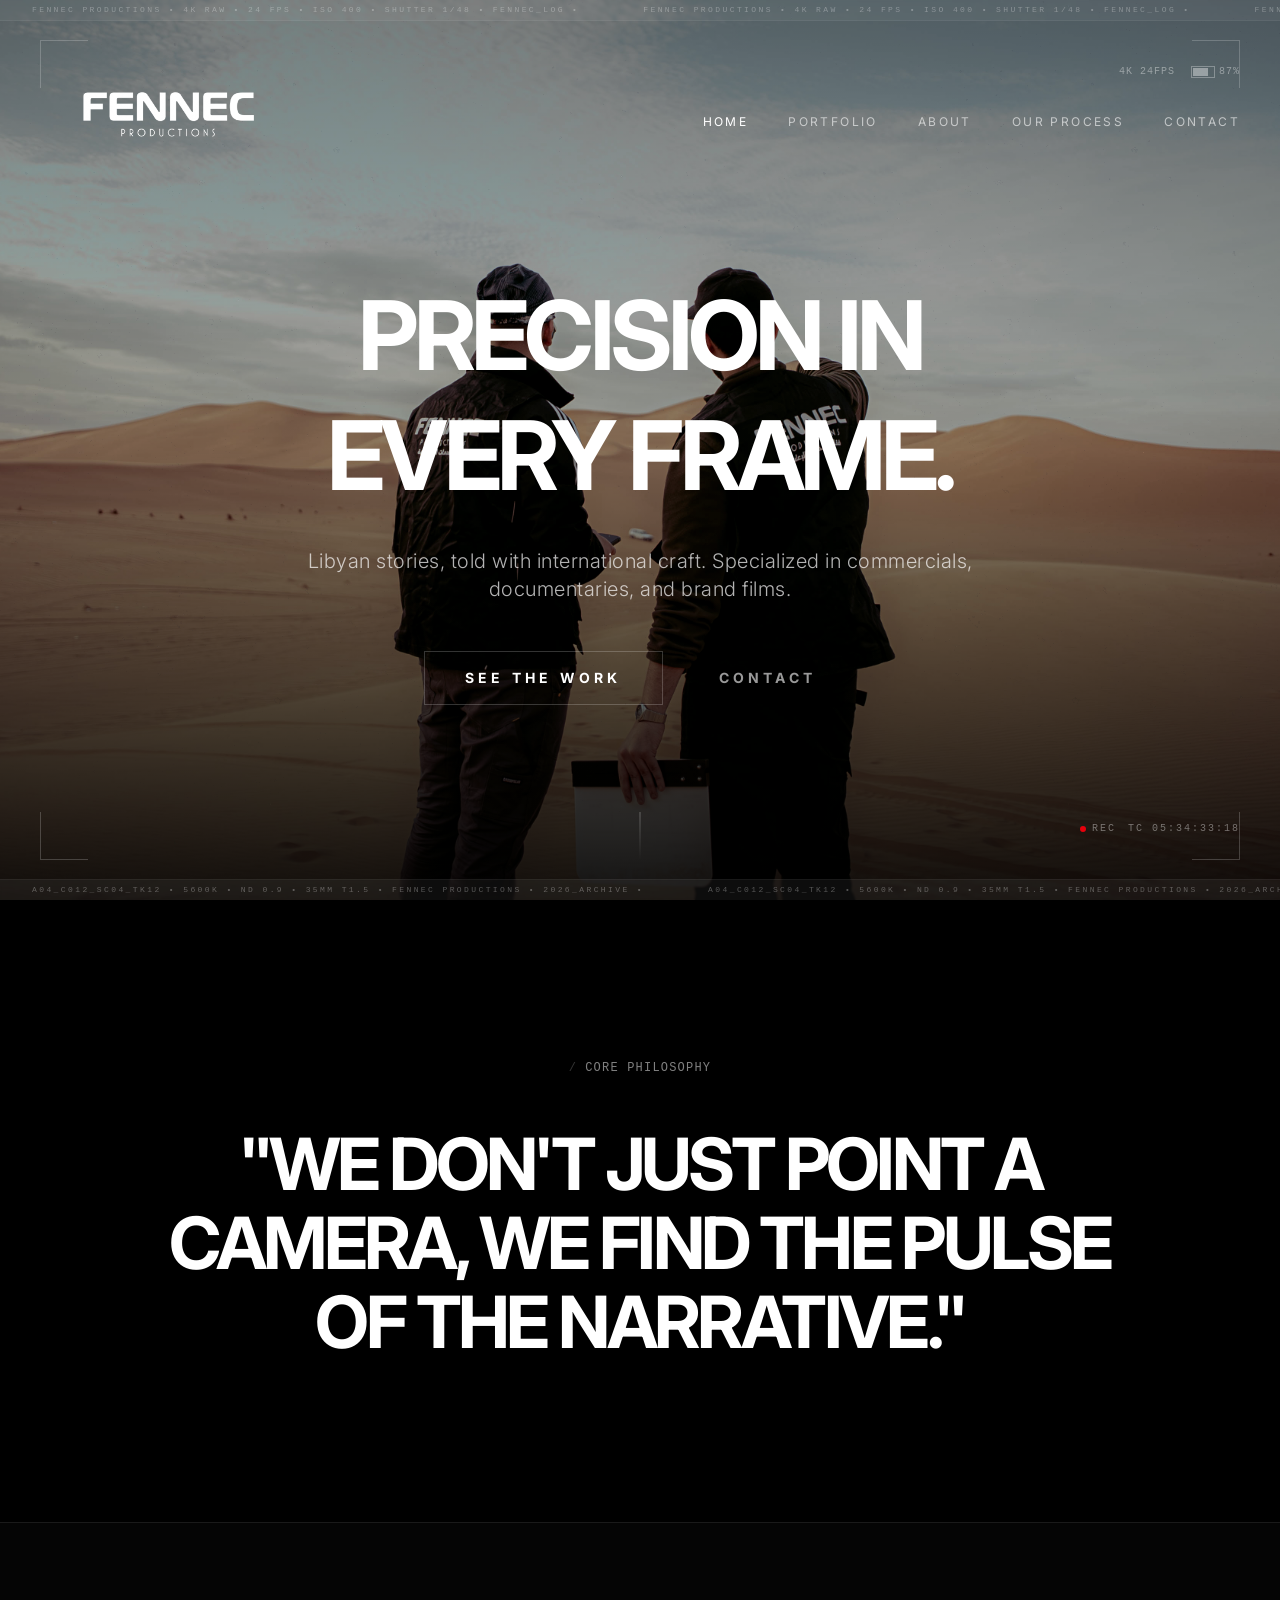
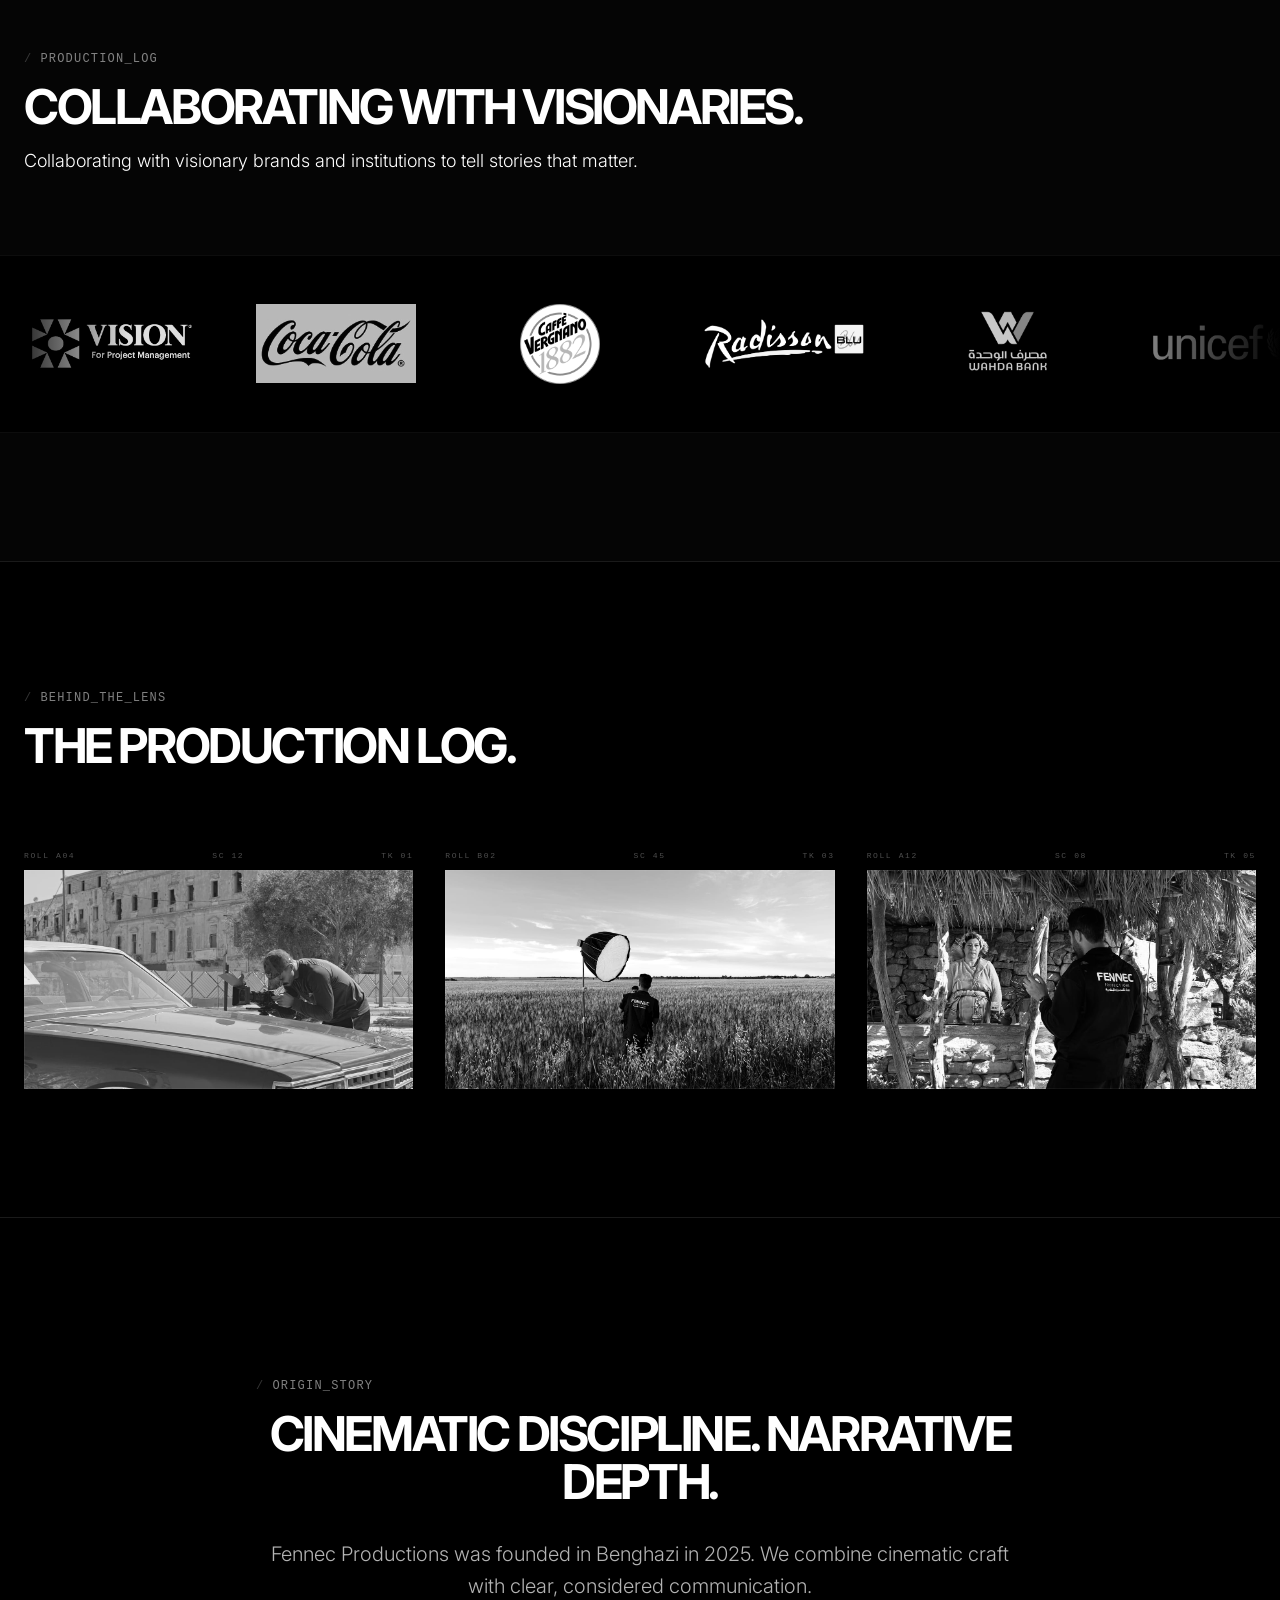
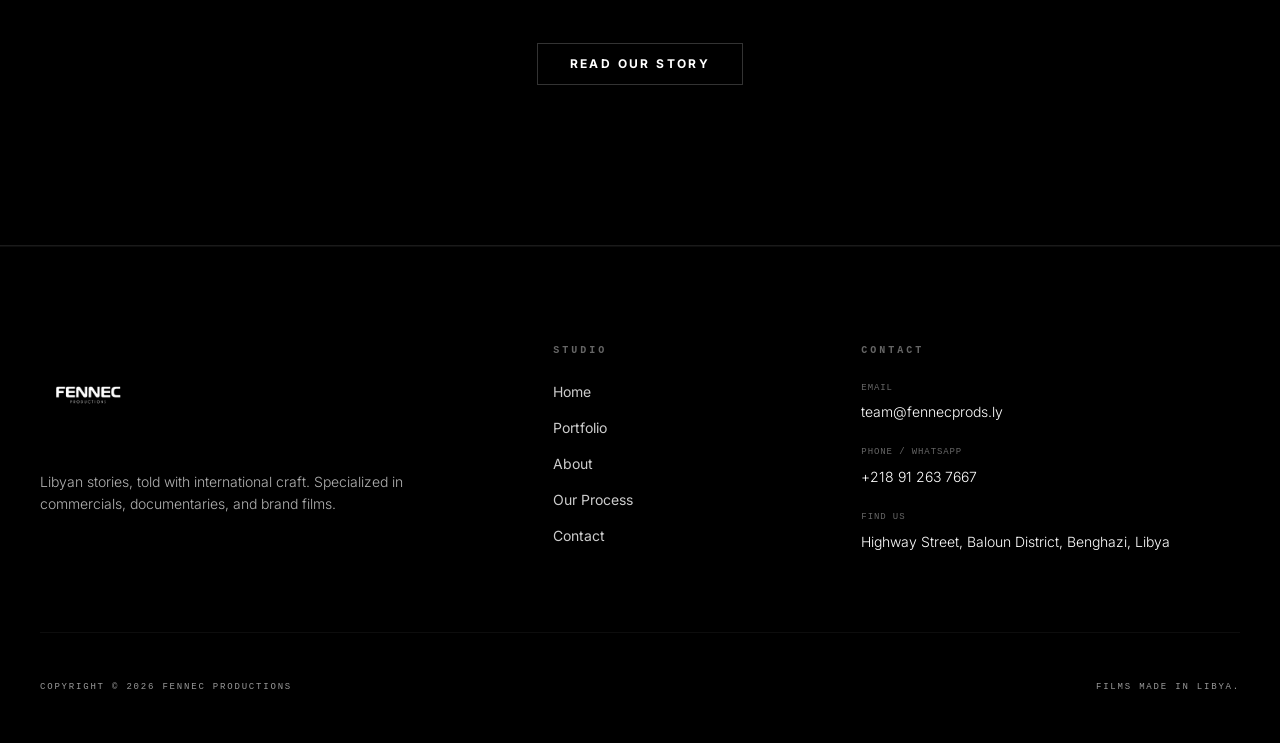
==== commit 8ba68473: "Updates" ====
--- a/index.html
+++ b/index.html
@@ -42,6 +42,9 @@
     <link rel="preload" as="image" href="./images/hero-bg.jpg" fetchpriority="high" />
     <!-- Preload logo for LCP -->
     <link rel="preload" as="image" href="./images/logo.png" />
+    <script>
+      localStorage.setItem('i18nextLng', 'en');
+    </script>
     <script type="module" crossorigin src="./assets/index-BRdX3J0H.js"></script>
     <link rel="stylesheet" crossorigin href="./assets/index-B7LJQoaH.css">
   </head>
@@ -49,4 +52,3 @@
     <div id="root"></div>
   </body>
 </html>
-
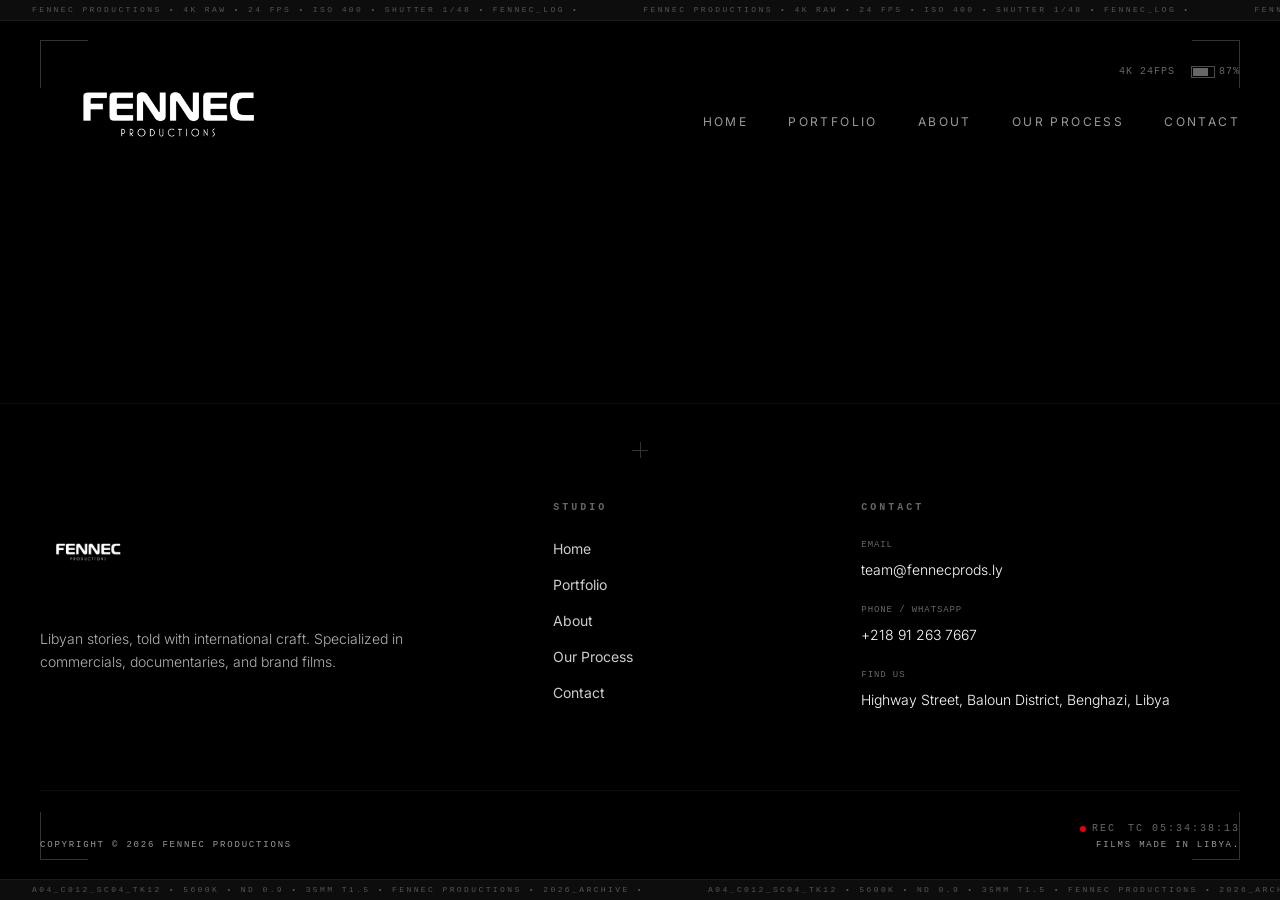
==== commit 2d0afeb4: "Updates" ====
--- a/index.html
+++ b/index.html
@@ -45,8 +45,8 @@
     <script>
       localStorage.setItem('i18nextLng', 'en');
     </script>
-    <script type="module" crossorigin src="./assets/index-BRdX3J0H.js"></script>
-    <link rel="stylesheet" crossorigin href="./assets/index-B7LJQoaH.css">
+    <script type="module" crossorigin src="/assets/index-G-HqZnbE.js"></script>
+    <link rel="stylesheet" crossorigin href="/assets/index-DZzx7PWa.css">
   </head>
   <body>
     <div id="root"></div>
--- a/assets/index-DZzx7PWa.css
+++ b/assets/index-DZzx7PWa.css
@@ -0,0 +1 @@
+/*! tailwindcss v4.3.0 | MIT License | https://tailwindcss.com */@layer properties{@supports (((-webkit-hyphens:none)) and (not (margin-trim:inline))) or ((-moz-orient:inline) and (not (color:rgb(from red r g b)))){*,:before,:after,::backdrop{--tw-translate-x:0;--tw-translate-y:0;--tw-translate-z:0;--tw-rotate-x:initial;--tw-rotate-y:initial;--tw-rotate-z:initial;--tw-skew-x:initial;--tw-skew-y:initial;--tw-space-y-reverse:0;--tw-border-style:solid;--tw-gradient-position:initial;--tw-gradient-from:#0000;--tw-gradient-via:#0000;--tw-gradient-to:#0000;--tw-gradient-stops:initial;--tw-gradient-via-stops:initial;--tw-gradient-from-position:0%;--tw-gradient-via-position:50%;--tw-gradient-to-position:100%;--tw-leading:initial;--tw-font-weight:initial;--tw-tracking:initial;--tw-ordinal:initial;--tw-slashed-zero:initial;--tw-numeric-figure:initial;--tw-numeric-spacing:initial;--tw-numeric-fraction:initial;--tw-shadow:0 0 #0000;--tw-shadow-color:initial;--tw-shadow-alpha:100%;--tw-inset-shadow:0 0 #0000;--tw-inset-shadow-color:initial;--tw-inset-shadow-alpha:100%;--tw-ring-color:initial;--tw-ring-shadow:0 0 #0000;--tw-inset-ring-color:initial;--tw-inset-ring-shadow:0 0 #0000;--tw-ring-inset:initial;--tw-ring-offset-width:0px;--tw-ring-offset-color:#fff;--tw-ring-offset-shadow:0 0 #0000;--tw-blur:initial;--tw-brightness:initial;--tw-contrast:initial;--tw-grayscale:initial;--tw-hue-rotate:initial;--tw-invert:initial;--tw-opacity:initial;--tw-saturate:initial;--tw-sepia:initial;--tw-drop-shadow:initial;--tw-drop-shadow-color:initial;--tw-drop-shadow-alpha:100%;--tw-drop-shadow-size:initial;--tw-backdrop-blur:initial;--tw-backdrop-brightness:initial;--tw-backdrop-contrast:initial;--tw-backdrop-grayscale:initial;--tw-backdrop-hue-rotate:initial;--tw-backdrop-invert:initial;--tw-backdrop-opacity:initial;--tw-backdrop-saturate:initial;--tw-backdrop-sepia:initial;--tw-duration:initial;--tw-ease:initial;--tw-scale-x:1;--tw-scale-y:1;--tw-scale-z:1}}}@layer theme{:root,:host{--font-sans:"Inter", "Helvetica Neue", Helvetica, Arial, sans-serif;--font-mono:ui-monospace, SFMono-Regular, Menlo, Monaco, Consolas, "Liberation Mono", "Courier New", monospace;--color-red-600:oklch(57.7% .245 27.325);--color-gray-300:oklch(87.2% .01 258.338);--color-gray-800:#141414;--color-gray-900:#1a1a1a;--color-black:#000;--color-white:#fff;--spacing:.25rem;--container-sm:24rem;--container-md:28rem;--container-xl:36rem;--container-2xl:42rem;--container-3xl:48rem;--container-4xl:56rem;--container-5xl:64rem;--container-7xl:80rem;--text-xs:.75rem;--text-xs--line-height:calc(1 / .75);--text-sm:.875rem;--text-sm--line-height:calc(1.25 / .875);--text-base:1rem;--text-base--line-height: 1.5 ;--text-lg:1.125rem;--text-lg--line-height:calc(1.75 / 1.125);--text-xl:1.25rem;--text-xl--line-height:calc(1.75 / 1.25);--text-2xl:1.5rem;--text-2xl--line-height:calc(2 / 1.5);--text-3xl:1.875rem;--text-3xl--line-height: 1.2 ;--text-4xl:2.25rem;--text-4xl--line-height:calc(2.5 / 2.25);--text-5xl:3rem;--text-5xl--line-height:1;--text-6xl:3.75rem;--text-6xl--line-height:1;--text-7xl:4.5rem;--text-7xl--line-height:1;--text-8xl:6rem;--text-8xl--line-height:1;--font-weight-light:300;--font-weight-medium:500;--font-weight-bold:700;--tracking-tighter:-.05em;--tracking-normal:0em;--tracking-wide:.025em;--tracking-wider:.05em;--tracking-widest:.1em;--leading-tight:1.25;--leading-relaxed:1.625;--radius-sm:.25rem;--ease-in:cubic-bezier(.4, 0, 1, 1);--ease-out:cubic-bezier(0, 0, .2, 1);--ease-in-out:cubic-bezier(.4, 0, .2, 1);--animate-spin:spin 1s linear infinite;--animate-pulse:pulse 2s cubic-bezier(.4, 0, .6, 1) infinite;--blur-sm:8px;--blur-md:12px;--aspect-video:16 / 9;--default-transition-duration:.15s;--default-transition-timing-function:cubic-bezier(.4, 0, .2, 1);--default-font-family:var(--font-sans);--default-mono-font-family:var(--font-mono)}}@layer base{*,:after,:before,::backdrop{box-sizing:border-box;border:0 solid;margin:0;padding:0}::file-selector-button{box-sizing:border-box;border:0 solid;margin:0;padding:0}html,:host{-webkit-text-size-adjust:100%;-moz-tab-size:4;tab-size:4;line-height:1.5;font-family:var(--default-font-family,ui-sans-serif, system-ui, sans-serif, "Apple Color Emoji", "Segoe UI Emoji", "Segoe UI Symbol", "Noto Color Emoji");font-feature-settings:var(--default-font-feature-settings,normal);font-variation-settings:var(--default-font-variation-settings,normal);-webkit-tap-highlight-color:transparent}hr{height:0;color:inherit;border-top-width:1px}abbr:where([title]){-webkit-text-decoration:underline dotted;text-decoration:underline dotted}h1,h2,h3,h4,h5,h6{font-size:inherit;font-weight:inherit}a{color:inherit;-webkit-text-decoration:inherit;text-decoration:inherit}b,strong{font-weight:bolder}code,kbd,samp,pre{font-family:var(--default-mono-font-family,ui-monospace, SFMono-Regular, Menlo, Monaco, Consolas, "Liberation Mono", "Courier New", monospace);font-feature-settings:var(--default-mono-font-feature-settings,normal);font-variation-settings:var(--default-mono-font-variation-settings,normal);font-size:1em}small{font-size:80%}sub,sup{vertical-align:baseline;font-size:75%;line-height:0;position:relative}sub{bottom:-.25em}sup{top:-.5em}table{text-indent:0;border-color:inherit;border-collapse:collapse}:-moz-focusring{outline:auto}progress{vertical-align:baseline}summary{display:list-item}ol,ul,menu{list-style:none}img,svg,video,canvas,audio,iframe,embed,object{vertical-align:middle;display:block}img,video{max-width:100%;height:auto}button,input,select,optgroup,textarea{font:inherit;font-feature-settings:inherit;font-variation-settings:inherit;letter-spacing:inherit;color:inherit;opacity:1;background-color:#0000;border-radius:0}::file-selector-button{font:inherit;font-feature-settings:inherit;font-variation-settings:inherit;letter-spacing:inherit;color:inherit;opacity:1;background-color:#0000;border-radius:0}:where(select:is([multiple],[size])) optgroup{font-weight:bolder}:where(select:is([multiple],[size])) optgroup option{padding-inline-start:20px}::file-selector-button{margin-inline-end:4px}::placeholder{opacity:1}@supports (not ((-webkit-appearance:-apple-pay-button))) or (contain-intrinsic-size:1px){::placeholder{color:currentColor}@supports (color:color-mix(in lab,red,red)){::placeholder{color:color-mix(in oklab,currentcolor 50%,transparent)}}}textarea{resize:vertical}::-webkit-search-decoration{-webkit-appearance:none}::-webkit-date-and-time-value{min-height:1lh;text-align:inherit}::-webkit-datetime-edit{display:inline-flex}::-webkit-datetime-edit-fields-wrapper{padding:0}::-webkit-datetime-edit{padding-block:0}::-webkit-datetime-edit-year-field{padding-block:0}::-webkit-datetime-edit-month-field{padding-block:0}::-webkit-datetime-edit-day-field{padding-block:0}::-webkit-datetime-edit-hour-field{padding-block:0}::-webkit-datetime-edit-minute-field{padding-block:0}::-webkit-datetime-edit-second-field{padding-block:0}::-webkit-datetime-edit-millisecond-field{padding-block:0}::-webkit-datetime-edit-meridiem-field{padding-block:0}::-webkit-calendar-picker-indicator{line-height:1}:-moz-ui-invalid{box-shadow:none}button,input:where([type=button],[type=reset],[type=submit]){-webkit-appearance:button;-moz-appearance:button;appearance:button}::file-selector-button{-webkit-appearance:button;-moz-appearance:button;appearance:button}::-webkit-inner-spin-button{height:auto}::-webkit-outer-spin-button{height:auto}[hidden]:where(:not([hidden=until-found])){display:none!important}body{background-color:var(--color-black);color:var(--color-white)}body ::selection{background-color:var(--color-white)}body::selection{background-color:var(--color-white)}body ::selection{color:var(--color-black)}body::selection{color:var(--color-black)}body{font-variant-ligatures:none;-webkit-font-smoothing:antialiased}h1,h2,h3,h4,h5,h6{--tw-font-weight:var(--font-weight-bold);font-weight:var(--font-weight-bold);--tw-tracking:var(--tracking-tighter);letter-spacing:var(--tracking-tighter);text-transform:uppercase}::-webkit-scrollbar{width:6px}::-webkit-scrollbar-track{background:#000}::-webkit-scrollbar-thumb{background:#1a1a1a}}@layer components;@layer utilities{.pointer-events-none{pointer-events:none}.visible{visibility:visible}.absolute{position:absolute}.fixed{position:fixed}.relative{position:relative}.static{position:static}.sticky{position:sticky}.inset-0{inset:calc(var(--spacing) * 0)}.top-0{top:calc(var(--spacing) * 0)}.top-1\/2{top:50%}.top-4{top:calc(var(--spacing) * 4)}.top-8{top:calc(var(--spacing) * 8)}.top-10{top:calc(var(--spacing) * 10)}.top-12{top:calc(var(--spacing) * 12)}.right-0{right:calc(var(--spacing) * 0)}.right-4{right:calc(var(--spacing) * 4)}.right-6{right:calc(var(--spacing) * 6)}.right-8{right:calc(var(--spacing) * 8)}.right-10{right:calc(var(--spacing) * 10)}.bottom-0{bottom:calc(var(--spacing) * 0)}.bottom-4{bottom:calc(var(--spacing) * 4)}.bottom-10{bottom:calc(var(--spacing) * 10)}.bottom-12{bottom:calc(var(--spacing) * 12)}.left-0{left:calc(var(--spacing) * 0)}.left-1\/2{left:50%}.left-4{left:calc(var(--spacing) * 4)}.left-10{left:calc(var(--spacing) * 10)}.left-\[3\.25rem\]{left:3.25rem}.z-0{z-index:0}.z-10{z-index:10}.z-20{z-index:20}.z-30{z-index:30}.z-40{z-index:40}.z-50{z-index:50}.z-\[60\]{z-index:60}.z-\[70\]{z-index:70}.z-\[80\]{z-index:80}.z-\[100\]{z-index:100}.mx-10{margin-inline:calc(var(--spacing) * 10)}.mx-auto{margin-inline:auto}.-mt-4{margin-top:calc(var(--spacing) * -4)}.mt-0{margin-top:calc(var(--spacing) * 0)}.mt-1{margin-top:calc(var(--spacing) * 1)}.mt-3{margin-top:calc(var(--spacing) * 3)}.mt-6{margin-top:calc(var(--spacing) * 6)}.mt-8{margin-top:calc(var(--spacing) * 8)}.mt-10{margin-top:calc(var(--spacing) * 10)}.mb-2{margin-bottom:calc(var(--spacing) * 2)}.mb-3{margin-bottom:calc(var(--spacing) * 3)}.mb-4{margin-bottom:calc(var(--spacing) * 4)}.mb-5{margin-bottom:calc(var(--spacing) * 5)}.mb-6{margin-bottom:calc(var(--spacing) * 6)}.mb-8{margin-bottom:calc(var(--spacing) * 8)}.mb-10{margin-bottom:calc(var(--spacing) * 10)}.mb-12{margin-bottom:calc(var(--spacing) * 12)}.mb-16{margin-bottom:calc(var(--spacing) * 16)}.mb-20{margin-bottom:calc(var(--spacing) * 20)}.ml-0\.5{margin-left:calc(var(--spacing) * .5)}.ml-4{margin-left:calc(var(--spacing) * 4)}.block{display:block}.contents{display:contents}.flex{display:flex}.grid{display:grid}.hidden{display:none}.inline{display:inline}.inline-block{display:inline-block}.inline-flex{display:inline-flex}.aspect-\[4\/5\]{aspect-ratio:4/5}.aspect-video{aspect-ratio:var(--aspect-video)}.h-1\.5{height:calc(var(--spacing) * 1.5)}.h-2{height:calc(var(--spacing) * 2)}.h-2\.5{height:calc(var(--spacing) * 2.5)}.h-3{height:calc(var(--spacing) * 3)}.h-4{height:calc(var(--spacing) * 4)}.h-8{height:calc(var(--spacing) * 8)}.h-12{height:calc(var(--spacing) * 12)}.h-24{height:calc(var(--spacing) * 24)}.h-32{height:calc(var(--spacing) * 32)}.h-36{height:calc(var(--spacing) * 36)}.h-\[1px\]{height:1px}.h-\[100dvh\]{height:100dvh}.h-auto{height:auto}.h-full{height:100%}.max-h-0{max-height:calc(var(--spacing) * 0)}.max-h-16{max-height:calc(var(--spacing) * 16)}.max-h-40{max-height:calc(var(--spacing) * 40)}.min-h-\[40vh\]{min-height:40vh}.min-h-screen{min-height:100vh}.w-0{width:calc(var(--spacing) * 0)}.w-1\.5{width:calc(var(--spacing) * 1.5)}.w-2{width:calc(var(--spacing) * 2)}.w-3{width:calc(var(--spacing) * 3)}.w-3\/4{width:75%}.w-4{width:calc(var(--spacing) * 4)}.w-5{width:calc(var(--spacing) * 5)}.w-8{width:calc(var(--spacing) * 8)}.w-12{width:calc(var(--spacing) * 12)}.w-24{width:calc(var(--spacing) * 24)}.w-32{width:calc(var(--spacing) * 32)}.w-40{width:calc(var(--spacing) * 40)}.w-\[1px\]{width:1px}.w-auto{width:auto}.w-fit{width:fit-content}.w-full{width:100%}.w-px{width:1px}.max-w-2xl{max-width:var(--container-2xl)}.max-w-3xl{max-width:var(--container-3xl)}.max-w-4xl{max-width:var(--container-4xl)}.max-w-5xl{max-width:var(--container-5xl)}.max-w-7xl{max-width:var(--container-7xl)}.max-w-sm{max-width:var(--container-sm)}.max-w-xl{max-width:var(--container-xl)}.flex-1{flex:1}.flex-shrink-0{flex-shrink:0}.flex-grow{flex-grow:1}.-translate-x-1\/2{--tw-translate-x: -50% ;translate:var(--tw-translate-x) var(--tw-translate-y)}.-translate-y-1\/2{--tw-translate-y: -50% ;translate:var(--tw-translate-x) var(--tw-translate-y)}.rotate-90{rotate:90deg}.transform{transform:var(--tw-rotate-x,) var(--tw-rotate-y,) var(--tw-rotate-z,) var(--tw-skew-x,) var(--tw-skew-y,)}.animate-pulse{animation:var(--animate-pulse)}.animate-spin{animation:var(--animate-spin)}.cursor-pointer{cursor:pointer}.resize{resize:both}.resize-none{resize:none}.grid-cols-1{grid-template-columns:repeat(1,minmax(0,1fr))}.flex-col{flex-direction:column}.items-center{align-items:center}.items-end{align-items:flex-end}.items-start{align-items:flex-start}.justify-between{justify-content:space-between}.justify-center{justify-content:center}.justify-end{justify-content:flex-end}.gap-0{gap:calc(var(--spacing) * 0)}.gap-1{gap:calc(var(--spacing) * 1)}.gap-1\.5{gap:calc(var(--spacing) * 1.5)}.gap-2{gap:calc(var(--spacing) * 2)}.gap-3{gap:calc(var(--spacing) * 3)}.gap-4{gap:calc(var(--spacing) * 4)}.gap-6{gap:calc(var(--spacing) * 6)}.gap-8{gap:calc(var(--spacing) * 8)}.gap-10{gap:calc(var(--spacing) * 10)}.gap-12{gap:calc(var(--spacing) * 12)}:where(.space-y-1>:not(:last-child)){--tw-space-y-reverse:0;margin-block-start:calc(calc(var(--spacing) * 1) * var(--tw-space-y-reverse));margin-block-end:calc(calc(var(--spacing) * 1) * calc(1 - var(--tw-space-y-reverse)))}:where(.space-y-2>:not(:last-child)){--tw-space-y-reverse:0;margin-block-start:calc(calc(var(--spacing) * 2) * var(--tw-space-y-reverse));margin-block-end:calc(calc(var(--spacing) * 2) * calc(1 - var(--tw-space-y-reverse)))}:where(.space-y-4>:not(:last-child)){--tw-space-y-reverse:0;margin-block-start:calc(calc(var(--spacing) * 4) * var(--tw-space-y-reverse));margin-block-end:calc(calc(var(--spacing) * 4) * calc(1 - var(--tw-space-y-reverse)))}:where(.space-y-6>:not(:last-child)){--tw-space-y-reverse:0;margin-block-start:calc(calc(var(--spacing) * 6) * var(--tw-space-y-reverse));margin-block-end:calc(calc(var(--spacing) * 6) * calc(1 - var(--tw-space-y-reverse)))}:where(.space-y-8>:not(:last-child)){--tw-space-y-reverse:0;margin-block-start:calc(calc(var(--spacing) * 8) * var(--tw-space-y-reverse));margin-block-end:calc(calc(var(--spacing) * 8) * calc(1 - var(--tw-space-y-reverse)))}:where(.space-y-12>:not(:last-child)){--tw-space-y-reverse:0;margin-block-start:calc(calc(var(--spacing) * 12) * var(--tw-space-y-reverse));margin-block-end:calc(calc(var(--spacing) * 12) * calc(1 - var(--tw-space-y-reverse)))}.self-center{align-self:center}.overflow-hidden{overflow:hidden}.overflow-x-hidden{overflow-x:hidden}.rounded-full{border-radius:3.40282e38px}.rounded-sm{border-radius:var(--radius-sm)}.border{border-style:var(--tw-border-style);border-width:1px}.border-2{border-style:var(--tw-border-style);border-width:2px}.border-y{border-block-style:var(--tw-border-style);border-block-width:1px}.border-t{border-top-style:var(--tw-border-style);border-top-width:1px}.border-r{border-right-style:var(--tw-border-style);border-right-width:1px}.border-b{border-bottom-style:var(--tw-border-style);border-bottom-width:1px}.border-l{border-left-style:var(--tw-border-style);border-left-width:1px}.border-gray-800{border-color:var(--color-gray-800)}.border-gray-900{border-color:var(--color-gray-900)}.border-white{border-color:var(--color-white)}.border-white\/5{border-color:#ffffff0d}@supports (color:color-mix(in lab,red,red)){.border-white\/5{border-color:color-mix(in oklab,var(--color-white) 5%,transparent)}}.border-white\/10{border-color:#ffffff1a}@supports (color:color-mix(in lab,red,red)){.border-white\/10{border-color:color-mix(in oklab,var(--color-white) 10%,transparent)}}.border-white\/20{border-color:#fff3}@supports (color:color-mix(in lab,red,red)){.border-white\/20{border-color:color-mix(in oklab,var(--color-white) 20%,transparent)}}.border-white\/30{border-color:#ffffff4d}@supports (color:color-mix(in lab,red,red)){.border-white\/30{border-color:color-mix(in oklab,var(--color-white) 30%,transparent)}}.border-t-white{border-top-color:var(--color-white)}.bg-\[\#050505\]{background-color:#050505}.bg-black{background-color:var(--color-black)}.bg-black\/20{background-color:#0003}@supports (color:color-mix(in lab,red,red)){.bg-black\/20{background-color:color-mix(in oklab,var(--color-black) 20%,transparent)}}.bg-black\/70{background-color:#000000b3}@supports (color:color-mix(in lab,red,red)){.bg-black\/70{background-color:color-mix(in oklab,var(--color-black) 70%,transparent)}}.bg-black\/80{background-color:#000c}@supports (color:color-mix(in lab,red,red)){.bg-black\/80{background-color:color-mix(in oklab,var(--color-black) 80%,transparent)}}.bg-black\/95{background-color:#000000f2}@supports (color:color-mix(in lab,red,red)){.bg-black\/95{background-color:color-mix(in oklab,var(--color-black) 95%,transparent)}}.bg-gray-900{background-color:var(--color-gray-900)}.bg-red-600{background-color:var(--color-red-600)}.bg-transparent{background-color:#0000}.bg-white{background-color:var(--color-white)}.bg-white\/5{background-color:#ffffff0d}@supports (color:color-mix(in lab,red,red)){.bg-white\/5{background-color:color-mix(in oklab,var(--color-white) 5%,transparent)}}.bg-white\/10{background-color:#ffffff1a}@supports (color:color-mix(in lab,red,red)){.bg-white\/10{background-color:color-mix(in oklab,var(--color-white) 10%,transparent)}}.bg-white\/20{background-color:#fff3}@supports (color:color-mix(in lab,red,red)){.bg-white\/20{background-color:color-mix(in oklab,var(--color-white) 20%,transparent)}}.bg-white\/40{background-color:#fff6}@supports (color:color-mix(in lab,red,red)){.bg-white\/40{background-color:color-mix(in oklab,var(--color-white) 40%,transparent)}}.bg-gradient-to-b{--tw-gradient-position:to bottom in oklab;background-image:linear-gradient(var(--tw-gradient-stops))}.bg-gradient-to-l{--tw-gradient-position:to left in oklab;background-image:linear-gradient(var(--tw-gradient-stops))}.bg-gradient-to-r{--tw-gradient-position:to right in oklab;background-image:linear-gradient(var(--tw-gradient-stops))}.bg-gradient-to-t{--tw-gradient-position:to top in oklab;background-image:linear-gradient(var(--tw-gradient-stops))}.from-black{--tw-gradient-from:var(--color-black);--tw-gradient-stops:var(--tw-gradient-via-stops,var(--tw-gradient-position), var(--tw-gradient-from) var(--tw-gradient-from-position), var(--tw-gradient-to) var(--tw-gradient-to-position))}.from-black\/40{--tw-gradient-from:#0006}@supports (color:color-mix(in lab,red,red)){.from-black\/40{--tw-gradient-from:color-mix(in oklab, var(--color-black) 40%, transparent)}}.from-black\/40{--tw-gradient-stops:var(--tw-gradient-via-stops,var(--tw-gradient-position), var(--tw-gradient-from) var(--tw-gradient-from-position), var(--tw-gradient-to) var(--tw-gradient-to-position))}.from-black\/70{--tw-gradient-from:#000000b3}@supports (color:color-mix(in lab,red,red)){.from-black\/70{--tw-gradient-from:color-mix(in oklab, var(--color-black) 70%, transparent)}}.from-black\/70{--tw-gradient-stops:var(--tw-gradient-via-stops,var(--tw-gradient-position), var(--tw-gradient-from) var(--tw-gradient-from-position), var(--tw-gradient-to) var(--tw-gradient-to-position))}.from-black\/80{--tw-gradient-from:#000c}@supports (color:color-mix(in lab,red,red)){.from-black\/80{--tw-gradient-from:color-mix(in oklab, var(--color-black) 80%, transparent)}}.from-black\/80{--tw-gradient-stops:var(--tw-gradient-via-stops,var(--tw-gradient-position), var(--tw-gradient-from) var(--tw-gradient-from-position), var(--tw-gradient-to) var(--tw-gradient-to-position))}.from-black\/90{--tw-gradient-from:#000000e6}@supports (color:color-mix(in lab,red,red)){.from-black\/90{--tw-gradient-from:color-mix(in oklab, var(--color-black) 90%, transparent)}}.from-black\/90{--tw-gradient-stops:var(--tw-gradient-via-stops,var(--tw-gradient-position), var(--tw-gradient-from) var(--tw-gradient-from-position), var(--tw-gradient-to) var(--tw-gradient-to-position))}.from-white\/30{--tw-gradient-from:#ffffff4d}@supports (color:color-mix(in lab,red,red)){.from-white\/30{--tw-gradient-from:color-mix(in oklab, var(--color-white) 30%, transparent)}}.from-white\/30{--tw-gradient-stops:var(--tw-gradient-via-stops,var(--tw-gradient-position), var(--tw-gradient-from) var(--tw-gradient-from-position), var(--tw-gradient-to) var(--tw-gradient-to-position))}.via-black\/10{--tw-gradient-via:#0000001a}@supports (color:color-mix(in lab,red,red)){.via-black\/10{--tw-gradient-via:color-mix(in oklab, var(--color-black) 10%, transparent)}}.via-black\/10{--tw-gradient-via-stops:var(--tw-gradient-position), var(--tw-gradient-from) var(--tw-gradient-from-position), var(--tw-gradient-via) var(--tw-gradient-via-position), var(--tw-gradient-to) var(--tw-gradient-to-position);--tw-gradient-stops:var(--tw-gradient-via-stops)}.via-black\/30{--tw-gradient-via:#0000004d}@supports (color:color-mix(in lab,red,red)){.via-black\/30{--tw-gradient-via:color-mix(in oklab, var(--color-black) 30%, transparent)}}.via-black\/30{--tw-gradient-via-stops:var(--tw-gradient-position), var(--tw-gradient-from) var(--tw-gradient-from-position), var(--tw-gradient-via) var(--tw-gradient-via-position), var(--tw-gradient-to) var(--tw-gradient-to-position);--tw-gradient-stops:var(--tw-gradient-via-stops)}.via-white\/10{--tw-gradient-via:#ffffff1a}@supports (color:color-mix(in lab,red,red)){.via-white\/10{--tw-gradient-via:color-mix(in oklab, var(--color-white) 10%, transparent)}}.via-white\/10{--tw-gradient-via-stops:var(--tw-gradient-position), var(--tw-gradient-from) var(--tw-gradient-from-position), var(--tw-gradient-via) var(--tw-gradient-via-position), var(--tw-gradient-to) var(--tw-gradient-to-position);--tw-gradient-stops:var(--tw-gradient-via-stops)}.to-black\/50{--tw-gradient-to:#00000080}@supports (color:color-mix(in lab,red,red)){.to-black\/50{--tw-gradient-to:color-mix(in oklab, var(--color-black) 50%, transparent)}}.to-black\/50{--tw-gradient-stops:var(--tw-gradient-via-stops,var(--tw-gradient-position), var(--tw-gradient-from) var(--tw-gradient-from-position), var(--tw-gradient-to) var(--tw-gradient-to-position))}.to-black\/60{--tw-gradient-to:#0009}@supports (color:color-mix(in lab,red,red)){.to-black\/60{--tw-gradient-to:color-mix(in oklab, var(--color-black) 60%, transparent)}}.to-black\/60{--tw-gradient-stops:var(--tw-gradient-via-stops,var(--tw-gradient-position), var(--tw-gradient-from) var(--tw-gradient-from-position), var(--tw-gradient-to) var(--tw-gradient-to-position))}.to-transparent{--tw-gradient-to:transparent;--tw-gradient-stops:var(--tw-gradient-via-stops,var(--tw-gradient-position), var(--tw-gradient-from) var(--tw-gradient-from-position), var(--tw-gradient-to) var(--tw-gradient-to-position))}.object-contain{object-fit:contain}.object-cover{object-fit:cover}.p-2{padding:calc(var(--spacing) * 2)}.p-4{padding:calc(var(--spacing) * 4)}.p-6{padding:calc(var(--spacing) * 6)}.p-\[1px\]{padding:1px}.px-2{padding-inline:calc(var(--spacing) * 2)}.px-4{padding-inline:calc(var(--spacing) * 4)}.px-6{padding-inline:calc(var(--spacing) * 6)}.px-8{padding-inline:calc(var(--spacing) * 8)}.px-10{padding-inline:calc(var(--spacing) * 10)}.py-0\.5{padding-block:calc(var(--spacing) * .5)}.py-1{padding-block:calc(var(--spacing) * 1)}.py-2{padding-block:calc(var(--spacing) * 2)}.py-3{padding-block:calc(var(--spacing) * 3)}.py-4{padding-block:calc(var(--spacing) * 4)}.py-6{padding-block:calc(var(--spacing) * 6)}.py-10{padding-block:calc(var(--spacing) * 10)}.py-12{padding-block:calc(var(--spacing) * 12)}.py-16{padding-block:calc(var(--spacing) * 16)}.py-20{padding-block:calc(var(--spacing) * 20)}.py-24{padding-block:calc(var(--spacing) * 24)}.py-32{padding-block:calc(var(--spacing) * 32)}.pt-4{padding-top:calc(var(--spacing) * 4)}.pt-6{padding-top:calc(var(--spacing) * 6)}.pt-10{padding-top:calc(var(--spacing) * 10)}.pt-12{padding-top:calc(var(--spacing) * 12)}.pt-20{padding-top:calc(var(--spacing) * 20)}.pt-24{padding-top:calc(var(--spacing) * 24)}.pb-2{padding-bottom:calc(var(--spacing) * 2)}.pb-12{padding-bottom:calc(var(--spacing) * 12)}.pl-2{padding-left:calc(var(--spacing) * 2)}.text-center{text-align:center}.text-right{text-align:right}.font-mono{font-family:var(--font-mono)}.font-sans{font-family:var(--font-sans)}.text-2xl{font-size:var(--text-2xl);line-height:var(--tw-leading,var(--text-2xl--line-height))}.text-3xl{font-size:var(--text-3xl);line-height:var(--tw-leading,var(--text-3xl--line-height))}.text-4xl{font-size:var(--text-4xl);line-height:var(--tw-leading,var(--text-4xl--line-height))}.text-base{font-size:var(--text-base);line-height:var(--tw-leading,var(--text-base--line-height))}.text-lg{font-size:var(--text-lg);line-height:var(--tw-leading,var(--text-lg--line-height))}.text-sm{font-size:var(--text-sm);line-height:var(--tw-leading,var(--text-sm--line-height))}.text-xl{font-size:var(--text-xl);line-height:var(--tw-leading,var(--text-xl--line-height))}.text-xs{font-size:var(--text-xs);line-height:var(--tw-leading,var(--text-xs--line-height))}.text-\[8px\]{font-size:8px}.text-\[9px\]{font-size:9px}.text-\[10px\]{font-size:10px}.leading-\[1\.1\]{--tw-leading:1.1;line-height:1.1}.leading-relaxed{--tw-leading:var(--leading-relaxed);line-height:var(--leading-relaxed)}.leading-tight{--tw-leading:var(--leading-tight);line-height:var(--leading-tight)}.font-bold{--tw-font-weight:var(--font-weight-bold);font-weight:var(--font-weight-bold)}.font-light{--tw-font-weight:var(--font-weight-light);font-weight:var(--font-weight-light)}.font-medium{--tw-font-weight:var(--font-weight-medium);font-weight:var(--font-weight-medium)}.tracking-\[0\.2em\]{--tw-tracking:.2em;letter-spacing:.2em}.tracking-\[0\.3em\]{--tw-tracking:.3em;letter-spacing:.3em}.tracking-normal{--tw-tracking:var(--tracking-normal);letter-spacing:var(--tracking-normal)}.tracking-tighter{--tw-tracking:var(--tracking-tighter);letter-spacing:var(--tracking-tighter)}.tracking-wide{--tw-tracking:var(--tracking-wide);letter-spacing:var(--tracking-wide)}.tracking-wider{--tw-tracking:var(--tracking-wider);letter-spacing:var(--tracking-wider)}.tracking-widest{--tw-tracking:var(--tracking-widest);letter-spacing:var(--tracking-widest)}.whitespace-nowrap{white-space:nowrap}.text-black{color:var(--color-black)}.text-white{color:var(--color-white)}.text-white\/20{color:#fff3}@supports (color:color-mix(in lab,red,red)){.text-white\/20{color:color-mix(in oklab,var(--color-white) 20%,transparent)}}.text-white\/30{color:#ffffff4d}@supports (color:color-mix(in lab,red,red)){.text-white\/30{color:color-mix(in oklab,var(--color-white) 30%,transparent)}}.text-white\/40{color:#fff6}@supports (color:color-mix(in lab,red,red)){.text-white\/40{color:color-mix(in oklab,var(--color-white) 40%,transparent)}}.text-white\/50{color:#ffffff80}@supports (color:color-mix(in lab,red,red)){.text-white\/50{color:color-mix(in oklab,var(--color-white) 50%,transparent)}}.text-white\/60{color:#fff9}@supports (color:color-mix(in lab,red,red)){.text-white\/60{color:color-mix(in oklab,var(--color-white) 60%,transparent)}}.text-white\/70{color:#ffffffb3}@supports (color:color-mix(in lab,red,red)){.text-white\/70{color:color-mix(in oklab,var(--color-white) 70%,transparent)}}.text-white\/80{color:#fffc}@supports (color:color-mix(in lab,red,red)){.text-white\/80{color:color-mix(in oklab,var(--color-white) 80%,transparent)}}.text-white\/90{color:#ffffffe6}@supports (color:color-mix(in lab,red,red)){.text-white\/90{color:color-mix(in oklab,var(--color-white) 90%,transparent)}}.normal-case{text-transform:none}.uppercase{text-transform:uppercase}.italic{font-style:italic}.ordinal{--tw-ordinal:ordinal;font-variant-numeric:var(--tw-ordinal,) var(--tw-slashed-zero,) var(--tw-numeric-figure,) var(--tw-numeric-spacing,) var(--tw-numeric-fraction,)}.opacity-0{opacity:0}.opacity-20{opacity:.2}.opacity-30{opacity:.3}.opacity-40{opacity:.4}.opacity-80{opacity:.8}.opacity-90{opacity:.9}.opacity-100{opacity:1}.opacity-\[0\.05\]{opacity:.05}.mix-blend-screen{mix-blend-mode:screen}.shadow-\[0_0_8px_rgba\(220\,38\,38\,0\.8\)\]{--tw-shadow:0 0 8px var(--tw-shadow-color,#dc2626cc);box-shadow:var(--tw-inset-shadow),var(--tw-inset-ring-shadow),var(--tw-ring-offset-shadow),var(--tw-ring-shadow),var(--tw-shadow)}.blur{--tw-blur:blur(8px);filter:var(--tw-blur,) var(--tw-brightness,) var(--tw-contrast,) var(--tw-grayscale,) var(--tw-hue-rotate,) var(--tw-invert,) var(--tw-saturate,) var(--tw-sepia,) var(--tw-drop-shadow,)}.blur-sm{--tw-blur:blur(var(--blur-sm));filter:var(--tw-blur,) var(--tw-brightness,) var(--tw-contrast,) var(--tw-grayscale,) var(--tw-hue-rotate,) var(--tw-invert,) var(--tw-saturate,) var(--tw-sepia,) var(--tw-drop-shadow,)}.brightness-0{--tw-brightness:brightness(0%);filter:var(--tw-blur,) var(--tw-brightness,) var(--tw-contrast,) var(--tw-grayscale,) var(--tw-hue-rotate,) var(--tw-invert,) var(--tw-saturate,) var(--tw-sepia,) var(--tw-drop-shadow,)}.contrast-\[1\.05\]{--tw-contrast:contrast(1.05);filter:var(--tw-blur,) var(--tw-brightness,) var(--tw-contrast,) var(--tw-grayscale,) var(--tw-hue-rotate,) var(--tw-invert,) var(--tw-saturate,) var(--tw-sepia,) var(--tw-drop-shadow,)}.drop-shadow{--tw-drop-shadow-size:drop-shadow(0 1px 2px var(--tw-drop-shadow-color,#0000001a)) drop-shadow(0 1px 1px var(--tw-drop-shadow-color,#0000000f));--tw-drop-shadow:drop-shadow(0 1px 2px #0000001a) drop-shadow(0 1px 1px #0000000f);filter:var(--tw-blur,) var(--tw-brightness,) var(--tw-contrast,) var(--tw-grayscale,) var(--tw-hue-rotate,) var(--tw-invert,) var(--tw-saturate,) var(--tw-sepia,) var(--tw-drop-shadow,)}.grayscale{--tw-grayscale:grayscale(100%);filter:var(--tw-blur,) var(--tw-brightness,) var(--tw-contrast,) var(--tw-grayscale,) var(--tw-hue-rotate,) var(--tw-invert,) var(--tw-saturate,) var(--tw-sepia,) var(--tw-drop-shadow,)}.grayscale-\[20\%\]{--tw-grayscale:grayscale(20%);filter:var(--tw-blur,) var(--tw-brightness,) var(--tw-contrast,) var(--tw-grayscale,) var(--tw-hue-rotate,) var(--tw-invert,) var(--tw-saturate,) var(--tw-sepia,) var(--tw-drop-shadow,)}.invert{--tw-invert:invert(100%);filter:var(--tw-blur,) var(--tw-brightness,) var(--tw-contrast,) var(--tw-grayscale,) var(--tw-hue-rotate,) var(--tw-invert,) var(--tw-saturate,) var(--tw-sepia,) var(--tw-drop-shadow,)}.filter{filter:var(--tw-blur,) var(--tw-brightness,) var(--tw-contrast,) var(--tw-grayscale,) var(--tw-hue-rotate,) var(--tw-invert,) var(--tw-saturate,) var(--tw-sepia,) var(--tw-drop-shadow,)}.backdrop-blur-\[1px\]{--tw-backdrop-blur:blur(1px);-webkit-backdrop-filter:var(--tw-backdrop-blur,) var(--tw-backdrop-brightness,) var(--tw-backdrop-contrast,) var(--tw-backdrop-grayscale,) var(--tw-backdrop-hue-rotate,) var(--tw-backdrop-invert,) var(--tw-backdrop-opacity,) var(--tw-backdrop-saturate,) var(--tw-backdrop-sepia,);backdrop-filter:var(--tw-backdrop-blur,) var(--tw-backdrop-brightness,) var(--tw-backdrop-contrast,) var(--tw-backdrop-grayscale,) var(--tw-backdrop-hue-rotate,) var(--tw-backdrop-invert,) var(--tw-backdrop-opacity,) var(--tw-backdrop-saturate,) var(--tw-backdrop-sepia,)}.backdrop-blur-md{--tw-backdrop-blur:blur(var(--blur-md));-webkit-backdrop-filter:var(--tw-backdrop-blur,) var(--tw-backdrop-brightness,) var(--tw-backdrop-contrast,) var(--tw-backdrop-grayscale,) var(--tw-backdrop-hue-rotate,) var(--tw-backdrop-invert,) var(--tw-backdrop-opacity,) var(--tw-backdrop-saturate,) var(--tw-backdrop-sepia,);backdrop-filter:var(--tw-backdrop-blur,) var(--tw-backdrop-brightness,) var(--tw-backdrop-contrast,) var(--tw-backdrop-grayscale,) var(--tw-backdrop-hue-rotate,) var(--tw-backdrop-invert,) var(--tw-backdrop-opacity,) var(--tw-backdrop-saturate,) var(--tw-backdrop-sepia,)}.transition{transition-property:color,background-color,border-color,outline-color,text-decoration-color,fill,stroke,--tw-gradient-from,--tw-gradient-via,--tw-gradient-to,opacity,box-shadow,transform,translate,scale,rotate,filter,-webkit-backdrop-filter,backdrop-filter,display,content-visibility,overlay,pointer-events;transition-timing-function:var(--tw-ease,var(--default-transition-timing-function));transition-duration:var(--tw-duration,var(--default-transition-duration))}.transition-all{transition-property:all;transition-timing-function:var(--tw-ease,var(--default-transition-timing-function));transition-duration:var(--tw-duration,var(--default-transition-duration))}.transition-colors{transition-property:color,background-color,border-color,outline-color,text-decoration-color,fill,stroke,--tw-gradient-from,--tw-gradient-via,--tw-gradient-to;transition-timing-function:var(--tw-ease,var(--default-transition-timing-function));transition-duration:var(--tw-duration,var(--default-transition-duration))}.transition-opacity{transition-property:opacity;transition-timing-function:var(--tw-ease,var(--default-transition-timing-function));transition-duration:var(--tw-duration,var(--default-transition-duration))}.transition-transform{transition-property:transform,translate,scale,rotate;transition-timing-function:var(--tw-ease,var(--default-transition-timing-function));transition-duration:var(--tw-duration,var(--default-transition-duration))}.duration-300{--tw-duration:.3s;transition-duration:.3s}.duration-500{--tw-duration:.5s;transition-duration:.5s}.duration-700{--tw-duration:.7s;transition-duration:.7s}.duration-1000{--tw-duration:1s;transition-duration:1s}.ease-in{--tw-ease:var(--ease-in);transition-timing-function:var(--ease-in)}.ease-in-out{--tw-ease:var(--ease-in-out);transition-timing-function:var(--ease-in-out)}.ease-out{--tw-ease:var(--ease-out);transition-timing-function:var(--ease-out)}.select-none{-webkit-user-select:none;user-select:none}@media(hover:hover){.group-hover\:mt-3:is(:where(.group):hover *){margin-top:calc(var(--spacing) * 3)}.group-hover\:max-h-40:is(:where(.group):hover *){max-height:calc(var(--spacing) * 40)}.group-hover\:w-full:is(:where(.group):hover *){width:100%}.group-hover\:translate-x-1:is(:where(.group):hover *){--tw-translate-x:calc(var(--spacing) * 1);translate:var(--tw-translate-x) var(--tw-translate-y)}.group-hover\:-translate-y-1:is(:where(.group):hover *){--tw-translate-y:calc(var(--spacing) * -1);translate:var(--tw-translate-x) var(--tw-translate-y)}.group-hover\:scale-105:is(:where(.group):hover *){--tw-scale-x:105%;--tw-scale-y:105%;--tw-scale-z:105%;scale:var(--tw-scale-x) var(--tw-scale-y)}.group-hover\:border-white:is(:where(.group):hover *){border-color:var(--color-white)}.group-hover\:border-white\/10:is(:where(.group):hover *){border-color:#ffffff1a}@supports (color:color-mix(in lab,red,red)){.group-hover\:border-white\/10:is(:where(.group):hover *){border-color:color-mix(in oklab,var(--color-white) 10%,transparent)}}.group-hover\:bg-white:is(:where(.group):hover *){background-color:var(--color-white)}.group-hover\:text-black:is(:where(.group):hover *){color:var(--color-black)}.group-hover\:text-white:is(:where(.group):hover *){color:var(--color-white)}.group-hover\:text-white\/60:is(:where(.group):hover *){color:#fff9}@supports (color:color-mix(in lab,red,red)){.group-hover\:text-white\/60:is(:where(.group):hover *){color:color-mix(in oklab,var(--color-white) 60%,transparent)}}.group-hover\:text-white\/70:is(:where(.group):hover *){color:#ffffffb3}@supports (color:color-mix(in lab,red,red)){.group-hover\:text-white\/70:is(:where(.group):hover *){color:color-mix(in oklab,var(--color-white) 70%,transparent)}}.group-hover\:opacity-40:is(:where(.group):hover *){opacity:.4}.group-hover\:opacity-100:is(:where(.group):hover *){opacity:1}}.last\:border-0:last-child{border-style:var(--tw-border-style);border-width:0}@media(hover:hover){.hover\:scale-105:hover{--tw-scale-x:105%;--tw-scale-y:105%;--tw-scale-z:105%;scale:var(--tw-scale-x) var(--tw-scale-y)}.hover\:border-white:hover{border-color:var(--color-white)}.hover\:bg-white:hover{background-color:var(--color-white)}.hover\:bg-white\/90:hover{background-color:#ffffffe6}@supports (color:color-mix(in lab,red,red)){.hover\:bg-white\/90:hover{background-color:color-mix(in oklab,var(--color-white) 90%,transparent)}}.hover\:text-black:hover{color:var(--color-black)}.hover\:text-gray-300:hover{color:var(--color-gray-300)}.hover\:text-white:hover{color:var(--color-white)}.hover\:text-white\/70:hover{color:#ffffffb3}@supports (color:color-mix(in lab,red,red)){.hover\:text-white\/70:hover{color:color-mix(in oklab,var(--color-white) 70%,transparent)}}.hover\:text-white\/80:hover{color:#fffc}@supports (color:color-mix(in lab,red,red)){.hover\:text-white\/80:hover{color:color-mix(in oklab,var(--color-white) 80%,transparent)}}.hover\:opacity-100:hover{opacity:1}}.focus\:border-white\/30:focus{border-color:#ffffff4d}@supports (color:color-mix(in lab,red,red)){.focus\:border-white\/30:focus{border-color:color-mix(in oklab,var(--color-white) 30%,transparent)}}.focus\:outline-none:focus{--tw-outline-style:none;outline-style:none}@media(min-width:40rem){.sm\:top-10{top:calc(var(--spacing) * 10)}.sm\:top-16{top:calc(var(--spacing) * 16)}.sm\:right-10{right:calc(var(--spacing) * 10)}.sm\:bottom-10{bottom:calc(var(--spacing) * 10)}.sm\:bottom-16{bottom:calc(var(--spacing) * 16)}.sm\:left-10{left:calc(var(--spacing) * 10)}.sm\:inline{display:inline}.sm\:h-3{height:calc(var(--spacing) * 3)}.sm\:h-28{height:calc(var(--spacing) * 28)}.sm\:h-44{height:calc(var(--spacing) * 44)}.sm\:w-6{width:calc(var(--spacing) * 6)}.sm\:w-48{width:calc(var(--spacing) * 48)}.sm\:grid-cols-2{grid-template-columns:repeat(2,minmax(0,1fr))}.sm\:flex-row{flex-direction:row}.sm\:gap-16{gap:calc(var(--spacing) * 16)}.sm\:px-12{padding-inline:calc(var(--spacing) * 12)}.sm\:pt-20{padding-top:calc(var(--spacing) * 20)}.sm\:text-2xl{font-size:var(--text-2xl);line-height:var(--tw-leading,var(--text-2xl--line-height))}.sm\:text-5xl{font-size:var(--text-5xl);line-height:var(--tw-leading,var(--text-5xl--line-height))}.sm\:text-6xl{font-size:var(--text-6xl);line-height:var(--tw-leading,var(--text-6xl--line-height))}.sm\:text-lg{font-size:var(--text-lg);line-height:var(--tw-leading,var(--text-lg--line-height))}.sm\:text-sm{font-size:var(--text-sm);line-height:var(--tw-leading,var(--text-sm--line-height))}.sm\:text-xl{font-size:var(--text-xl);line-height:var(--tw-leading,var(--text-xl--line-height))}.sm\:text-xs{font-size:var(--text-xs);line-height:var(--tw-leading,var(--text-xs--line-height))}}@media(min-width:48rem){.md\:absolute{position:absolute}.md\:inset-x-0{inset-inline:calc(var(--spacing) * 0)}.md\:top-1\/2{top:50%}.md\:z-20{z-index:20}.md\:col-span-3{grid-column:span 3/span 3}.md\:col-span-4{grid-column:span 4/span 4}.md\:col-span-5{grid-column:span 5/span 5}.md\:mx-auto{margin-inline:auto}.md\:-mt-8{margin-top:calc(var(--spacing) * -8)}.md\:mb-0{margin-bottom:calc(var(--spacing) * 0)}.md\:mb-20{margin-bottom:calc(var(--spacing) * 20)}.md\:mb-28{margin-bottom:calc(var(--spacing) * 28)}.md\:block{display:block}.md\:flex{display:flex}.md\:hidden{display:none}.md\:h-12{height:calc(var(--spacing) * 12)}.md\:h-32{height:calc(var(--spacing) * 32)}.md\:h-52{height:calc(var(--spacing) * 52)}.md\:max-h-20{max-height:calc(var(--spacing) * 20)}.md\:w-12{width:calc(var(--spacing) * 12)}.md\:w-56{width:calc(var(--spacing) * 56)}.md\:max-w-md{max-width:var(--container-md)}.md\:-translate-y-1\/2{--tw-translate-y: -50% ;translate:var(--tw-translate-x) var(--tw-translate-y)}.md\:grid-cols-2{grid-template-columns:repeat(2,minmax(0,1fr))}.md\:grid-cols-3{grid-template-columns:repeat(3,minmax(0,1fr))}.md\:grid-cols-12{grid-template-columns:repeat(12,minmax(0,1fr))}.md\:flex-row{flex-direction:row}.md\:gap-8{gap:calc(var(--spacing) * 8)}.md\:gap-10{gap:calc(var(--spacing) * 10)}.md\:p-10{padding:calc(var(--spacing) * 10)}.md\:p-12{padding:calc(var(--spacing) * 12)}.md\:px-10{padding-inline:calc(var(--spacing) * 10)}.md\:px-20{padding-inline:calc(var(--spacing) * 20)}.md\:py-12{padding-block:calc(var(--spacing) * 12)}.md\:py-32{padding-block:calc(var(--spacing) * 32)}.md\:py-40{padding-block:calc(var(--spacing) * 40)}.md\:text-left{text-align:left}.md\:text-2xl{font-size:var(--text-2xl);line-height:var(--tw-leading,var(--text-2xl--line-height))}.md\:text-3xl{font-size:var(--text-3xl);line-height:var(--tw-leading,var(--text-3xl--line-height))}.md\:text-5xl{font-size:var(--text-5xl);line-height:var(--tw-leading,var(--text-5xl--line-height))}.md\:text-7xl{font-size:var(--text-7xl);line-height:var(--tw-leading,var(--text-7xl--line-height))}.md\:text-8xl{font-size:var(--text-8xl);line-height:var(--tw-leading,var(--text-8xl--line-height))}.md\:text-xl{font-size:var(--text-xl);line-height:var(--tw-leading,var(--text-xl--line-height))}.md\:text-\[10px\]{font-size:10px}@media(hover:hover){.md\:group-hover\:mt-3:is(:where(.group):hover *){margin-top:calc(var(--spacing) * 3)}.md\:group-hover\:max-h-40:is(:where(.group):hover *){max-height:calc(var(--spacing) * 40)}.md\:group-hover\:opacity-40:is(:where(.group):hover *){opacity:.4}.md\:group-hover\:opacity-100:is(:where(.group):hover *){opacity:1}}}@media(min-width:64rem){.lg\:mx-0{margin-inline:calc(var(--spacing) * 0)}.lg\:my-auto{margin-block:auto}.lg\:max-h-screen{max-height:100vh}.lg\:min-h-\[65vh\]{min-height:65vh}.lg\:w-1\/2{width:50%}.lg\:grid-cols-2{grid-template-columns:repeat(2,minmax(0,1fr))}.lg\:grid-cols-3{grid-template-columns:repeat(3,minmax(0,1fr))}.lg\:flex-row{flex-direction:row}.lg\:gap-20{gap:calc(var(--spacing) * 20)}.lg\:self-center{align-self:center}.lg\:rounded-sm{border-radius:var(--radius-sm)}.lg\:bg-gradient-to-l{--tw-gradient-position:to left in oklab;background-image:linear-gradient(var(--tw-gradient-stops))}}@media(min-width:80rem){.xl\:h-64{height:calc(var(--spacing) * 64)}}.ltr\:left-\[3\.25rem\]:where(:dir(ltr),[dir=ltr],[dir=ltr] *){left:3.25rem}.ltr\:ml-4:where(:dir(ltr),[dir=ltr],[dir=ltr] *){margin-left:calc(var(--spacing) * 4)}.ltr\:pl-2:where(:dir(ltr),[dir=ltr],[dir=ltr] *){padding-left:calc(var(--spacing) * 2)}.rtl\:right-\[3\.25rem\]:where(:dir(rtl),[dir=rtl],[dir=rtl] *){right:3.25rem}.rtl\:right-auto:where(:dir(rtl),[dir=rtl],[dir=rtl] *){right:auto}.rtl\:left-8:where(:dir(rtl),[dir=rtl],[dir=rtl] *){left:calc(var(--spacing) * 8)}.rtl\:mr-4:where(:dir(rtl),[dir=rtl],[dir=rtl] *){margin-right:calc(var(--spacing) * 4)}.rtl\:-scale-x-100:where(:dir(rtl),[dir=rtl],[dir=rtl] *){--tw-scale-x: -100% ;scale:var(--tw-scale-x) var(--tw-scale-y)}.rtl\:rotate-180:where(:dir(rtl),[dir=rtl],[dir=rtl] *){rotate:180deg}.rtl\:items-end:where(:dir(rtl),[dir=rtl],[dir=rtl] *){align-items:flex-end}.rtl\:pr-2:where(:dir(rtl),[dir=rtl],[dir=rtl] *){padding-right:calc(var(--spacing) * 2)}.rtl\:font-sans:where(:dir(rtl),[dir=rtl],[dir=rtl] *){font-family:var(--font-sans)}.rtl\:text-sm:where(:dir(rtl),[dir=rtl],[dir=rtl] *){font-size:var(--text-sm);line-height:var(--tw-leading,var(--text-sm--line-height))}.rtl\:leading-\[1\.4\]:where(:dir(rtl),[dir=rtl],[dir=rtl] *){--tw-leading:1.4;line-height:1.4}.rtl\:font-bold:where(:dir(rtl),[dir=rtl],[dir=rtl] *){--tw-font-weight:var(--font-weight-bold);font-weight:var(--font-weight-bold)}.rtl\:font-medium:where(:dir(rtl),[dir=rtl],[dir=rtl] *){--tw-font-weight:var(--font-weight-medium);font-weight:var(--font-weight-medium)}.rtl\:tracking-normal:where(:dir(rtl),[dir=rtl],[dir=rtl] *){--tw-tracking:var(--tracking-normal);letter-spacing:var(--tracking-normal)}.rtl\:text-white\/80:where(:dir(rtl),[dir=rtl],[dir=rtl] *){color:#fffc}@supports (color:color-mix(in lab,red,red)){.rtl\:text-white\/80:where(:dir(rtl),[dir=rtl],[dir=rtl] *){color:color-mix(in oklab,var(--color-white) 80%,transparent)}}@media(hover:hover){.rtl\:group-hover\:-translate-x-1:where(:dir(rtl),[dir=rtl],[dir=rtl] *):is(:where(.group):hover *){--tw-translate-x:calc(var(--spacing) * -1);translate:var(--tw-translate-x) var(--tw-translate-y)}.rtl\:hover\:text-white:where(:dir(rtl),[dir=rtl],[dir=rtl] *):hover{color:var(--color-white)}}@media(min-width:48rem){.rtl\:md\:text-right:where(:dir(rtl),[dir=rtl],[dir=rtl] *){text-align:right}}@media(min-width:64rem){.rtl\:lg\:mr-auto:where(:dir(rtl),[dir=rtl],[dir=rtl] *){margin-right:auto}.rtl\:lg\:ml-0:where(:dir(rtl),[dir=rtl],[dir=rtl] *){margin-left:calc(var(--spacing) * 0)}}.film-grain{opacity:.15;mix-blend-mode:overlay;background-image:url(/noise.png);background-repeat:repeat}.frame-border{border:1px solid #1a1a1a}.text-micro{letter-spacing:.15em;text-transform:uppercase;font-size:9px}.text-tagline{color:#666;font-size:14px;line-height:1.6}@keyframes scroll{0%{transform:translate(0)}to{transform:translate(-50%)}}.animate-scroll{animation:60s linear infinite scroll}}@property --tw-translate-x{syntax:"*";inherits:false;initial-value:0}@property --tw-translate-y{syntax:"*";inherits:false;initial-value:0}@property --tw-translate-z{syntax:"*";inherits:false;initial-value:0}@property --tw-rotate-x{syntax:"*";inherits:false}@property --tw-rotate-y{syntax:"*";inherits:false}@property --tw-rotate-z{syntax:"*";inherits:false}@property --tw-skew-x{syntax:"*";inherits:false}@property --tw-skew-y{syntax:"*";inherits:false}@property --tw-space-y-reverse{syntax:"*";inherits:false;initial-value:0}@property --tw-border-style{syntax:"*";inherits:false;initial-value:solid}@property --tw-gradient-position{syntax:"*";inherits:false}@property --tw-gradient-from{syntax:"<color>";inherits:false;initial-value:#0000}@property --tw-gradient-via{syntax:"<color>";inherits:false;initial-value:#0000}@property --tw-gradient-to{syntax:"<color>";inherits:false;initial-value:#0000}@property --tw-gradient-stops{syntax:"*";inherits:false}@property --tw-gradient-via-stops{syntax:"*";inherits:false}@property --tw-gradient-from-position{syntax:"<length-percentage>";inherits:false;initial-value:0%}@property --tw-gradient-via-position{syntax:"<length-percentage>";inherits:false;initial-value:50%}@property --tw-gradient-to-position{syntax:"<length-percentage>";inherits:false;initial-value:100%}@property --tw-leading{syntax:"*";inherits:false}@property --tw-font-weight{syntax:"*";inherits:false}@property --tw-tracking{syntax:"*";inherits:false}@property --tw-ordinal{syntax:"*";inherits:false}@property --tw-slashed-zero{syntax:"*";inherits:false}@property --tw-numeric-figure{syntax:"*";inherits:false}@property --tw-numeric-spacing{syntax:"*";inherits:false}@property --tw-numeric-fraction{syntax:"*";inherits:false}@property --tw-shadow{syntax:"*";inherits:false;initial-value:0 0 #0000}@property --tw-shadow-color{syntax:"*";inherits:false}@property --tw-shadow-alpha{syntax:"<percentage>";inherits:false;initial-value:100%}@property --tw-inset-shadow{syntax:"*";inherits:false;initial-value:0 0 #0000}@property --tw-inset-shadow-color{syntax:"*";inherits:false}@property --tw-inset-shadow-alpha{syntax:"<percentage>";inherits:false;initial-value:100%}@property --tw-ring-color{syntax:"*";inherits:false}@property --tw-ring-shadow{syntax:"*";inherits:false;initial-value:0 0 #0000}@property --tw-inset-ring-color{syntax:"*";inherits:false}@property --tw-inset-ring-shadow{syntax:"*";inherits:false;initial-value:0 0 #0000}@property --tw-ring-inset{syntax:"*";inherits:false}@property --tw-ring-offset-width{syntax:"<length>";inherits:false;initial-value:0}@property --tw-ring-offset-color{syntax:"*";inherits:false;initial-value:#fff}@property --tw-ring-offset-shadow{syntax:"*";inherits:false;initial-value:0 0 #0000}@property --tw-blur{syntax:"*";inherits:false}@property --tw-brightness{syntax:"*";inherits:false}@property --tw-contrast{syntax:"*";inherits:false}@property --tw-grayscale{syntax:"*";inherits:false}@property --tw-hue-rotate{syntax:"*";inherits:false}@property --tw-invert{syntax:"*";inherits:false}@property --tw-opacity{syntax:"*";inherits:false}@property --tw-saturate{syntax:"*";inherits:false}@property --tw-sepia{syntax:"*";inherits:false}@property --tw-drop-shadow{syntax:"*";inherits:false}@property --tw-drop-shadow-color{syntax:"*";inherits:false}@property --tw-drop-shadow-alpha{syntax:"<percentage>";inherits:false;initial-value:100%}@property --tw-drop-shadow-size{syntax:"*";inherits:false}@property --tw-backdrop-blur{syntax:"*";inherits:false}@property --tw-backdrop-brightness{syntax:"*";inherits:false}@property --tw-backdrop-contrast{syntax:"*";inherits:false}@property --tw-backdrop-grayscale{syntax:"*";inherits:false}@property --tw-backdrop-hue-rotate{syntax:"*";inherits:false}@property --tw-backdrop-invert{syntax:"*";inherits:false}@property --tw-backdrop-opacity{syntax:"*";inherits:false}@property --tw-backdrop-saturate{syntax:"*";inherits:false}@property --tw-backdrop-sepia{syntax:"*";inherits:false}@property --tw-duration{syntax:"*";inherits:false}@property --tw-ease{syntax:"*";inherits:false}@property --tw-scale-x{syntax:"*";inherits:false;initial-value:1}@property --tw-scale-y{syntax:"*";inherits:false;initial-value:1}@property --tw-scale-z{syntax:"*";inherits:false;initial-value:1}@keyframes spin{to{transform:rotate(360deg)}}@keyframes pulse{50%{opacity:.5}}
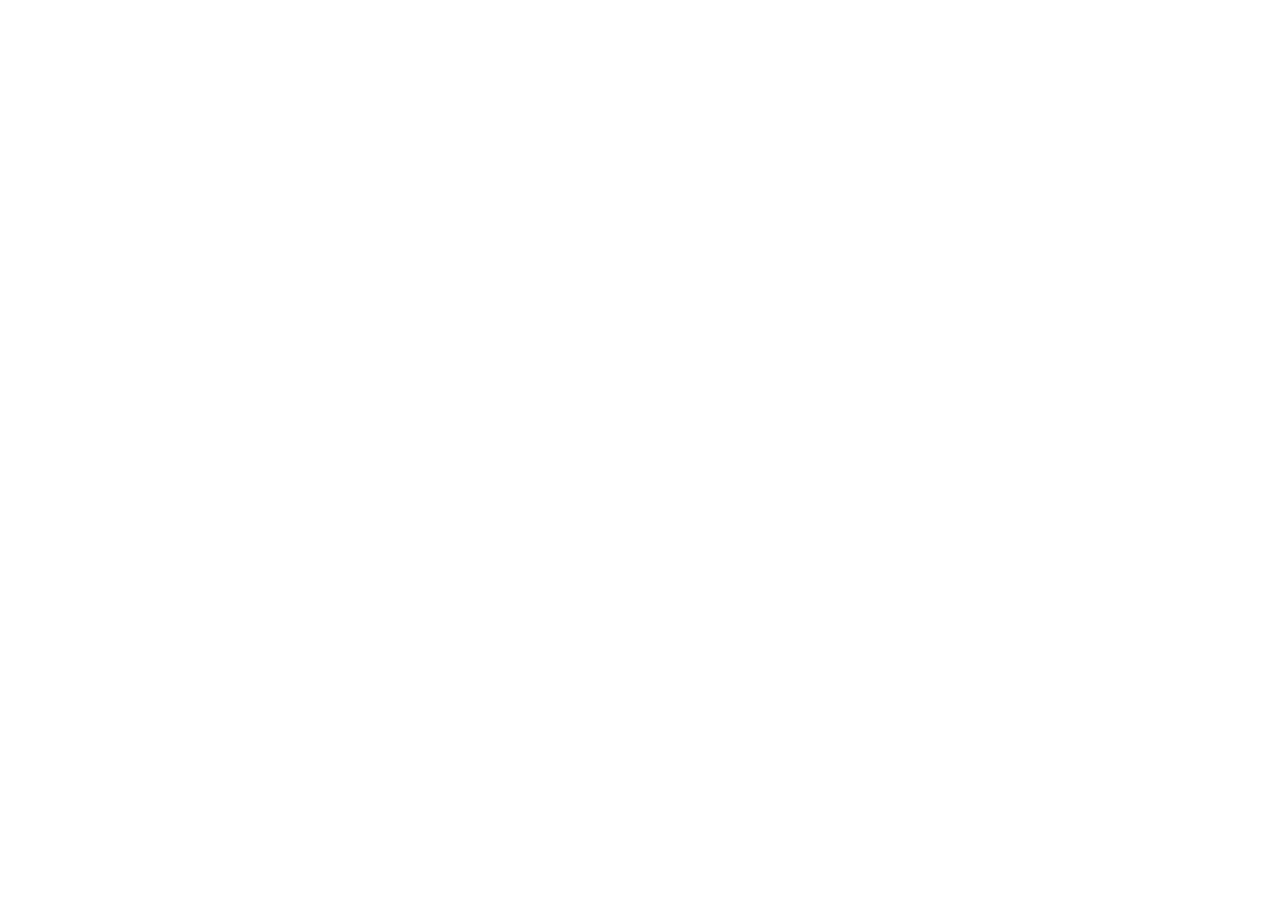
==== commit 3ddd0bfb: "Add proper cross-browser favicons (ico, 16/32/48/180/512px PNG, webmanifest)" ====
--- a/index.html
+++ b/index.html
@@ -3,21 +3,23 @@
   <head>
     <meta charset="UTF-8" />
     <meta name="viewport" content="width=device-width, initial-scale=1.0" />
-    <title>Fennec Productions | Precision in Every Frame v3.0</title>
-    <link rel="icon" type="image/png" sizes="32x32" href="./images/favicon-dark.png" />
-    <link rel="icon" type="image/png" sizes="32x32" href="./images/favicon-light.png" media="(prefers-color-scheme: light)" />
-    <link rel="icon" type="image/png" sizes="32x32" href="./images/favicon-dark.png" media="(prefers-color-scheme: dark)" />
-    <link rel="apple-touch-icon" href="./images/favicon-dark.png" />
+    <title>Fennec Productions</title>
+    <link rel="icon" href="./images/favicon.ico" sizes="any" />
+    <link rel="icon" type="image/png" sizes="16x16" href="./images/favicon-16.png" />
+    <link rel="icon" type="image/png" sizes="32x32" href="./images/favicon-32.png" />
+    <link rel="icon" type="image/png" sizes="48x48" href="./images/favicon-48.png" />
+    <link rel="apple-touch-icon" sizes="180x180" href="./images/favicon-180.png" />
+    <link rel="manifest" href="./site.webmanifest" />
     
     <!-- Google Fonts: Preconnect for performance -->
     <link rel="preconnect" href="https://fonts.googleapis.com" />
     <link rel="preconnect" href="https://fonts.gstatic.com" crossorigin />
     <link rel="dns-prefetch" href="https://fonts.googleapis.com" />
-    <link href="https://fonts.googleapis.com/css2?family=Inter:wght@300;400;500;600;700;800;900&display=swap" rel="stylesheet" />
+    <link href="https://fonts.googleapis.com/css2?family=Inter:wght@300;400;500;700&display=swap" rel="stylesheet" />
 
 
     <!-- Primary Meta Tags -->
-    <meta name="title" content="Fennec Productions | Precision in Every Frame" />
+    <meta name="title" content="Fennec Productions" />
     <meta name="description" content="Libyan stories told with international craft. Specialized in commercials, documentaries, and brand films." />
     <meta name="keywords" content="Fennec Productions, Libyan film production, cinematic storytelling, commercial video production Libya, documentaries, brand films, Benghazi film" />
     <meta name="author" content="Fennec Productions" />
@@ -26,7 +28,7 @@
     <!-- Open Graph / Facebook -->
     <meta property="og:type" content="website" />
     <meta property="og:url" content="https://fennecprods.ly/" />
-    <meta property="og:title" content="Fennec Productions | Precision in Every Frame" />
+    <meta property="og:title" content="Fennec Productions" />
     <meta property="og:description" content="Libyan stories told with international craft. Specialized in commercials, documentaries, and brand films." />
     <meta property="og:image" content="https://fennecprods.ly/images/og-image.jpg" />
     <meta property="og:locale" content="en_US" />
@@ -34,7 +36,7 @@
     <!-- Twitter -->
     <meta property="twitter:card" content="summary_large_image" />
     <meta property="twitter:url" content="https://fennecprods.ly/" />
-    <meta property="twitter:title" content="Fennec Productions | Precision in Every Frame" />
+    <meta property="twitter:title" content="Fennec Productions" />
     <meta property="twitter:description" content="Libyan stories told with international craft. Specialized in commercials, documentaries, and brand films." />
     <meta property="twitter:image" content="https://fennecprods.ly/images/og-image.jpg" />
 
@@ -45,10 +47,9 @@
     <script>
       localStorage.setItem('i18nextLng', 'en');
     </script>
-    <script type="module" crossorigin src="/assets/index-G-HqZnbE.js"></script>
-    <link rel="stylesheet" crossorigin href="/assets/index-DZzx7PWa.css">
   </head>
   <body>
     <div id="root"></div>
+    <script type="module" src="/src/main.tsx"></script>
   </body>
 </html>
